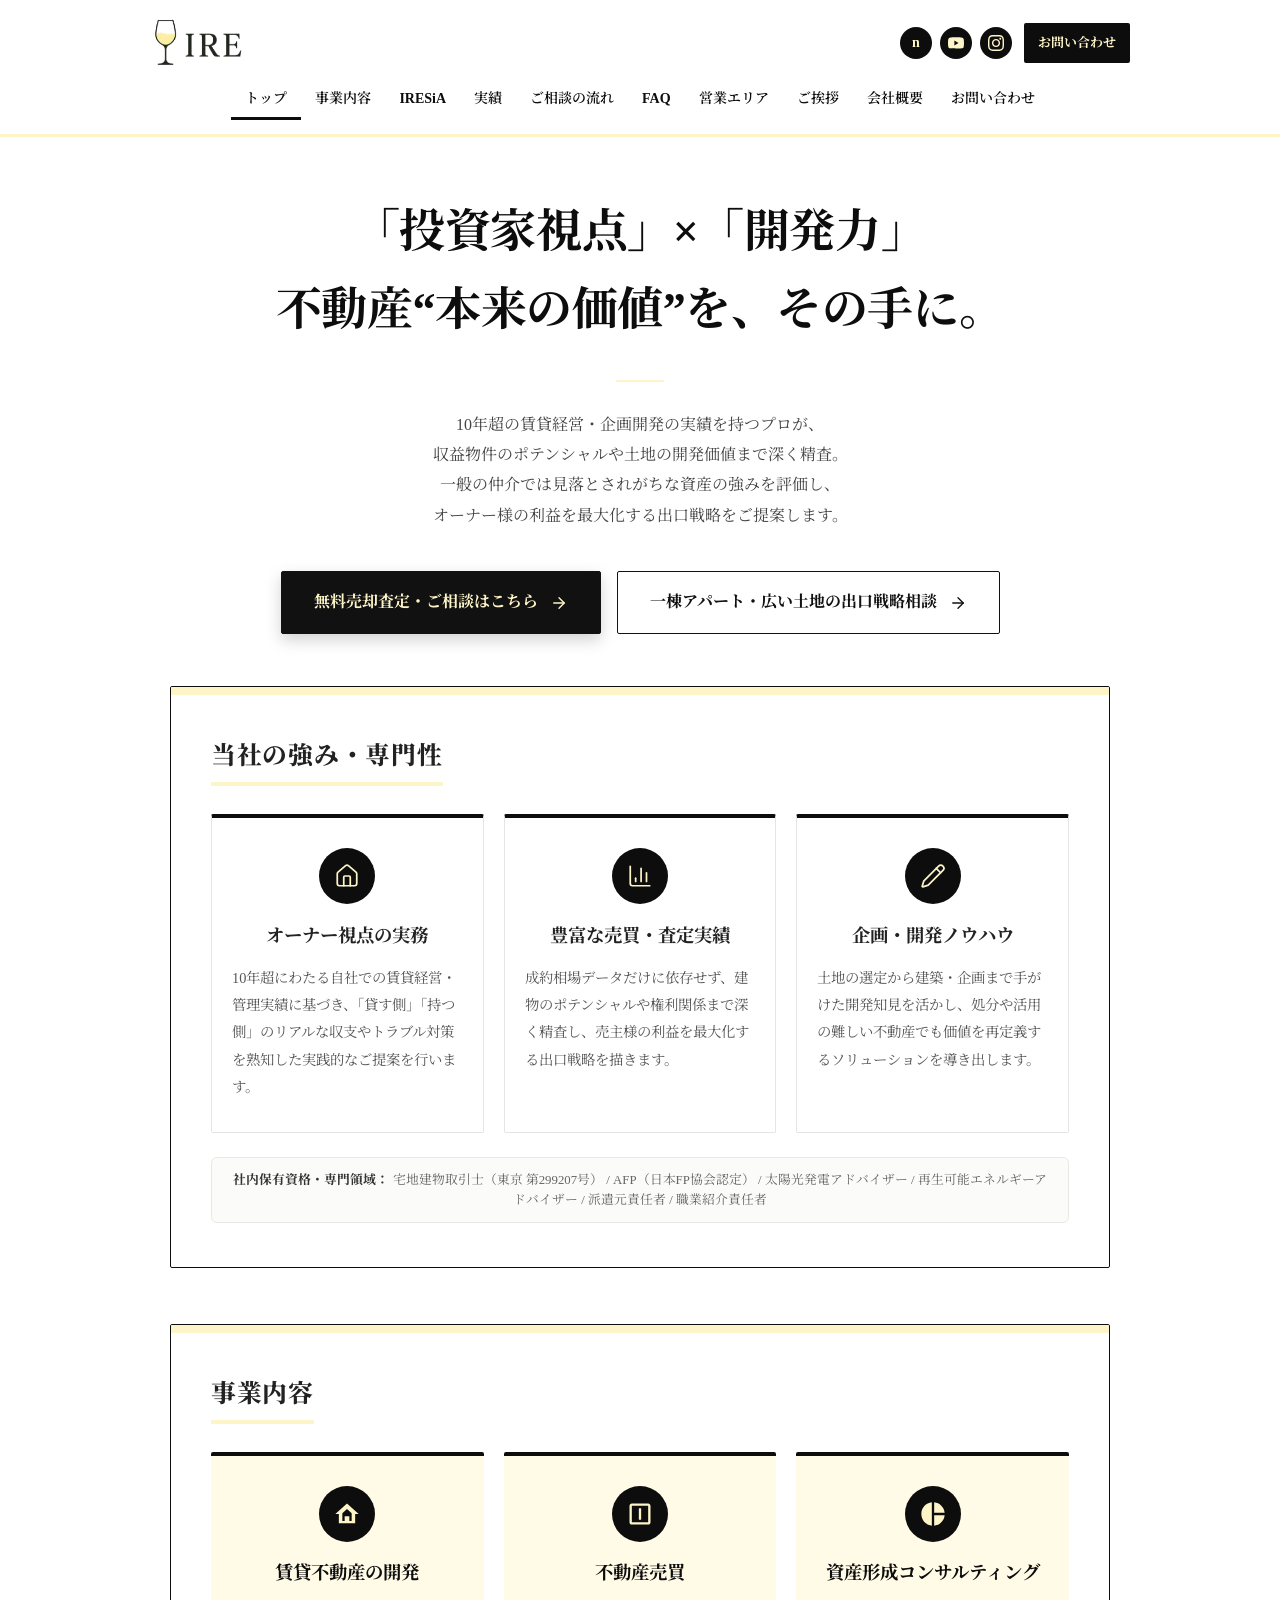
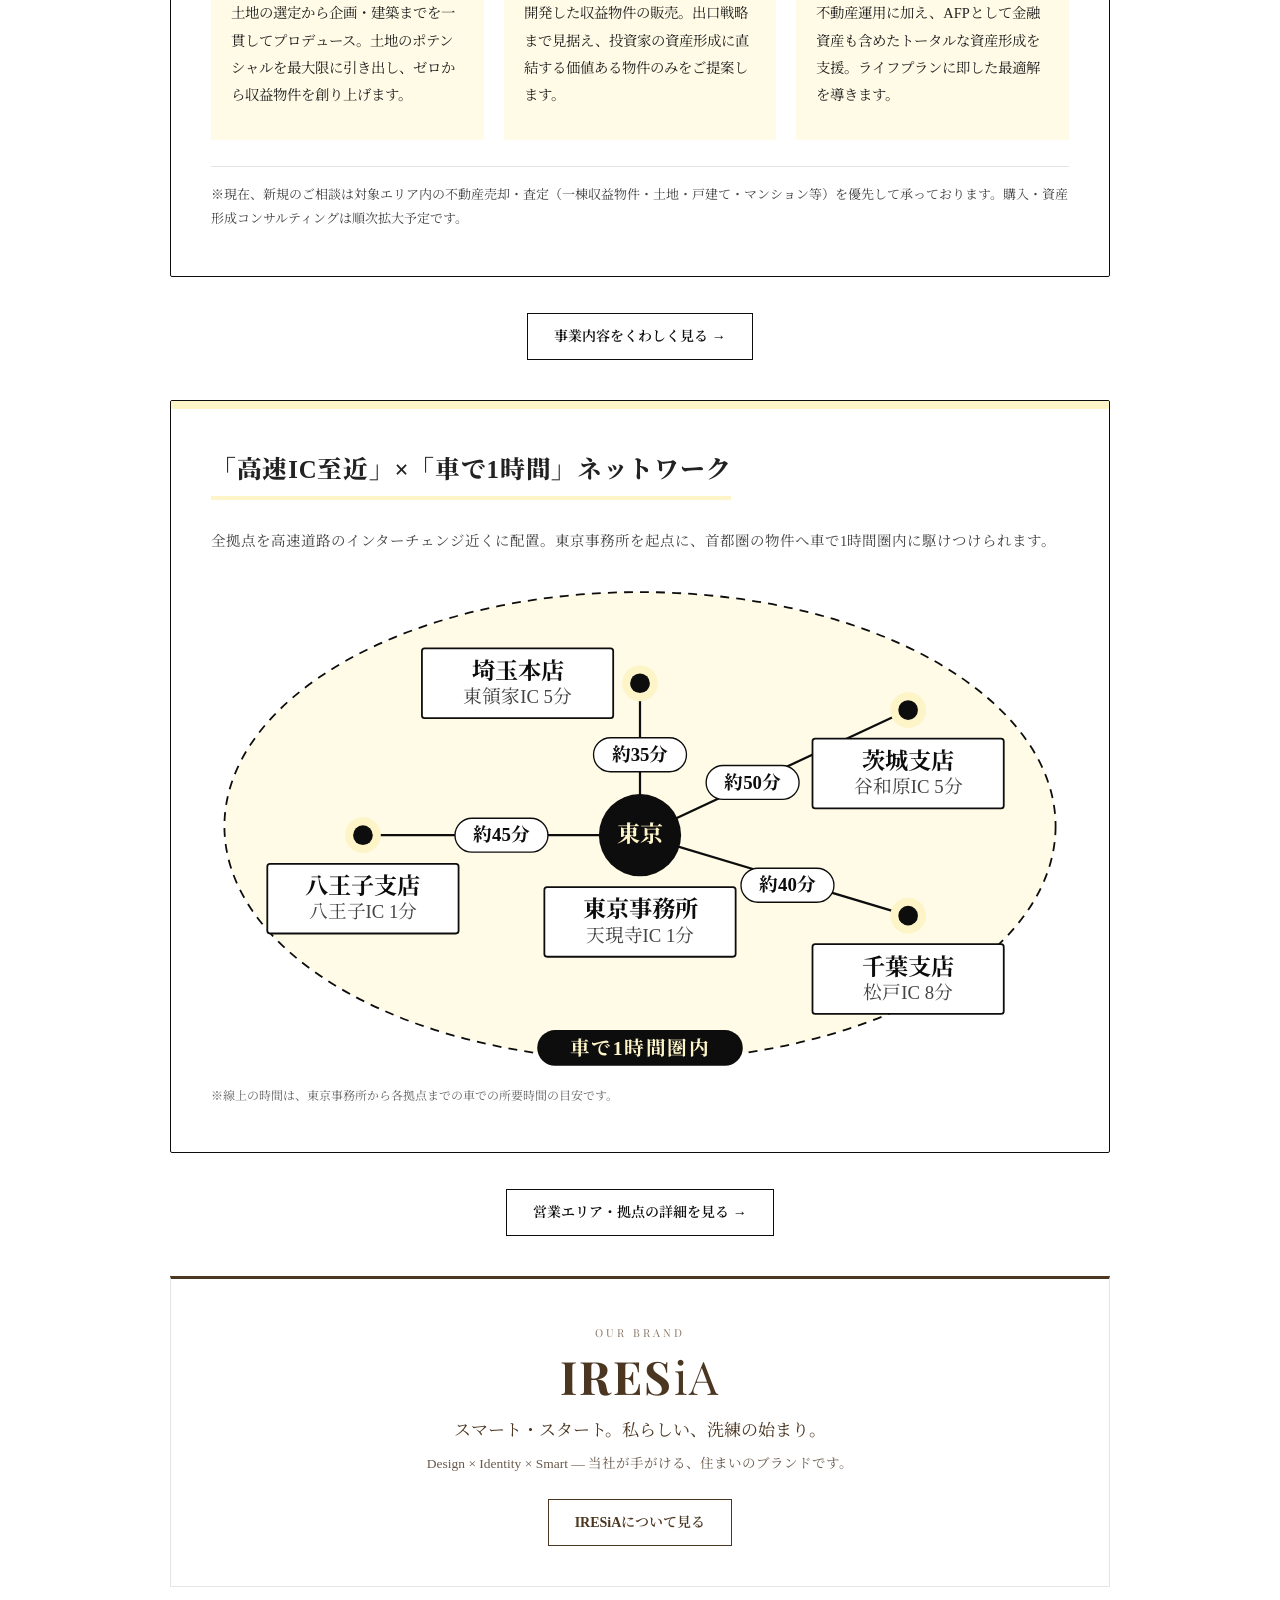
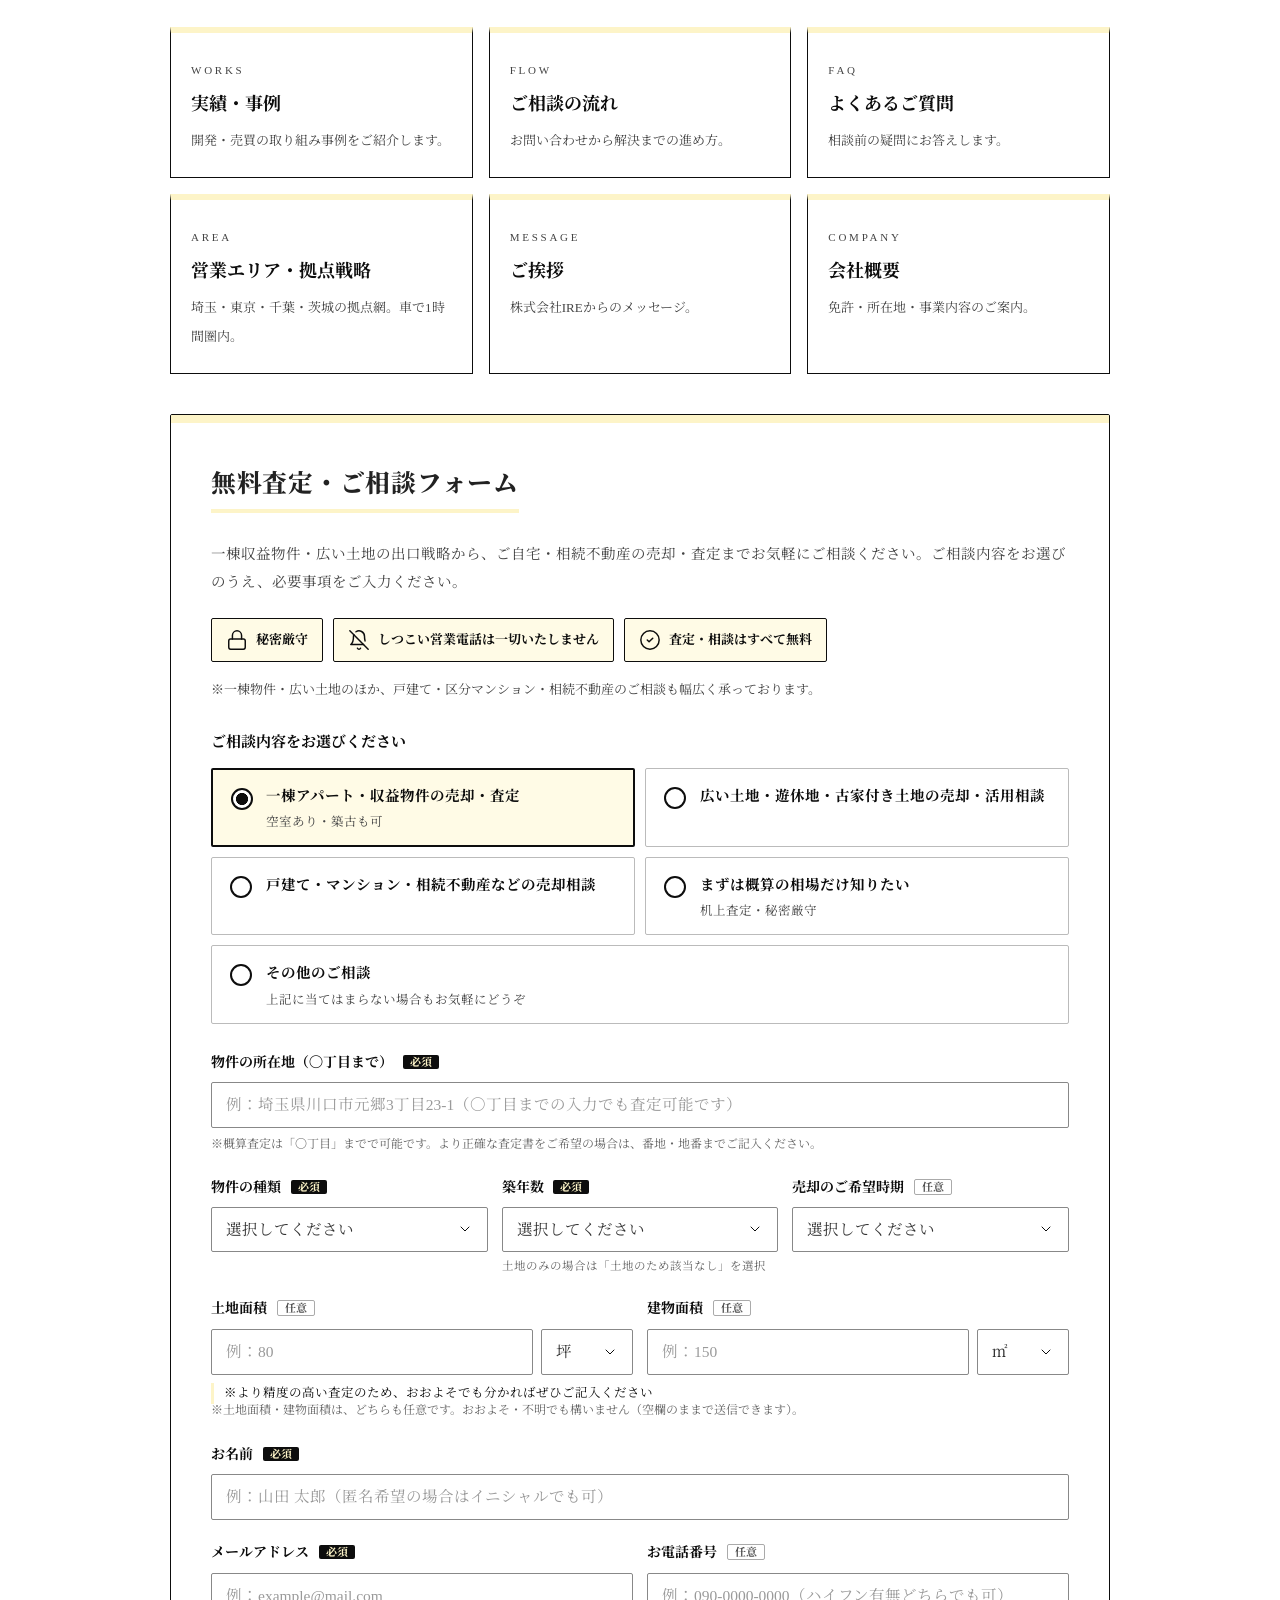
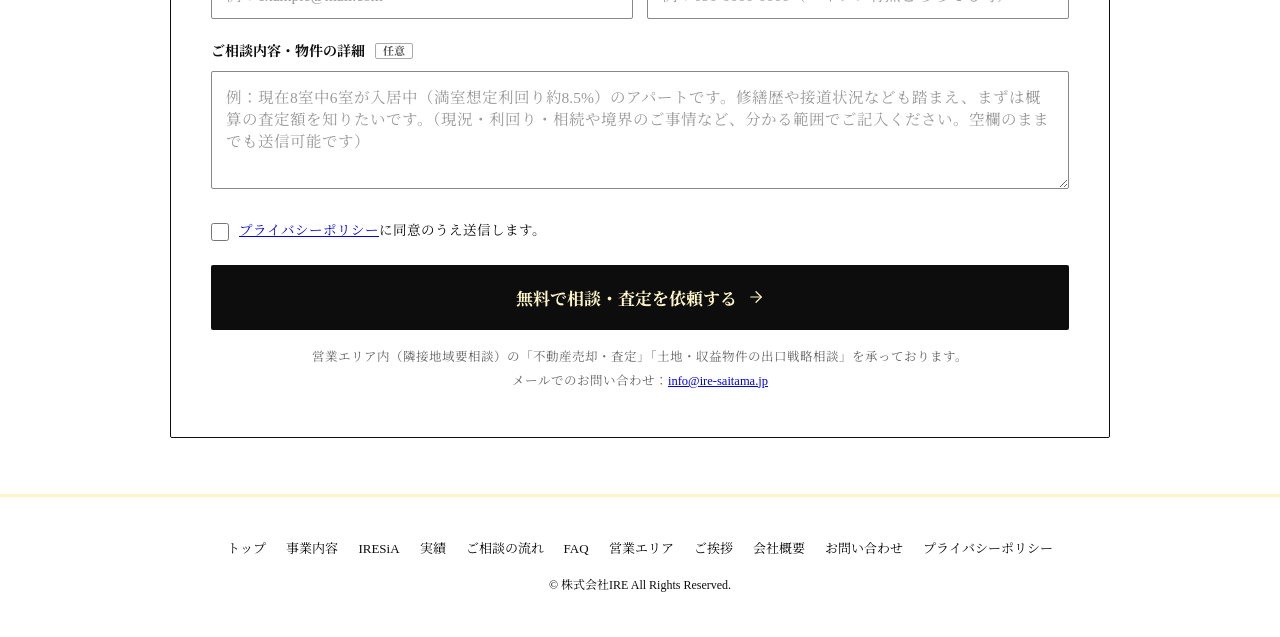
==== index.html @ f073f7c9 "売却・査定特化のリニューアル（ヒーロー・拠点ネットワーク図・Web3Forms直接送信フォーム・ご挨拶ほか） Co-Authored-By: Claude Sonnet 5.5 <noreply@an" ====
<!DOCTYPE html>
<html lang="ja">
<head>
    <meta charset="UTF-8">
    <meta name="viewport" content="width=device-width, initial-scale=1.0">
    <title>株式会社IRE | 豊富な賃貸経営・売買企画実績 × 投資家視点</title>
    <meta name="description" content="投資家視点と開発力で不動産の価値を再定義。埼玉・東京・千葉・茨城エリアの不動産売却・査定、一棟収益物件・土地の売却・出口戦略のご相談は株式会社IREへ。相談無料。">
    <link rel="icon" href="images/favicon.ico" sizes="any">
    <link rel="icon" type="image/png" href="images/favicon.png">
    <link rel="apple-touch-icon" href="images/apple-touch-icon.png">
    <meta property="og:type" content="website">
    <meta property="og:site_name" content="株式会社IRE">
    <meta property="og:title" content="株式会社IRE | 豊富な賃貸経営・売買企画実績 × 投資家視点">
    <meta property="og:description" content="埼玉・東京・千葉・茨城エリアで賃貸不動産の開発・売買・資産形成コンサルティングを行う株式会社IRE。不動産の売却・査定、一棟収益物件・土地の出口戦略のご相談はお気軽に。">
    <meta property="og:url" content="https://ire-saitama.jp/">
    <meta property="og:image" content="https://ire-saitama.jp/images/ogp.png">
    <meta name="twitter:card" content="summary_large_image">
    <link rel="preconnect" href="https://fonts.googleapis.com">
    <link rel="preconnect" href="https://fonts.gstatic.com" crossorigin>
    <link href="https://fonts.googleapis.com/css2?family=Noto+Serif+JP:wght@400;600;700&family=Noto+Sans+JP:wght@400;500;700&family=Playfair+Display:wght@400;700;800&display=swap" rel="stylesheet">
    <link rel="stylesheet" href="style.css?v=37">
</head>
<body class="home">

    <header>
      <div class="header-inner">
        <!-- ロゴ -->
        <div class="header-logo">
          <a href="index.html"><img class="logo-img" src="images/logo.png" alt="株式会社IRE"></a>
        </div>
      
        <!-- SNSアイコン＋お問い合わせボタン -->
        <div class="header-right">
          <div class="header-sns-group">
            <!-- note -->
            <a href="https://note.com/haru_sakura_re" target="_blank" rel="noopener noreferrer" title="note" class="header-sns-btn" style="font-size: 14px; font-weight: bold;">n</a>
            
            <!-- YouTube -->
            <a href="https://www.youtube.com/@haru_sakura_fudosan" target="_blank" rel="noopener noreferrer" title="YouTube" class="header-sns-btn">
              <svg width="16" height="16" viewBox="0 0 24 24" fill="currentColor"><path d="M23.498 6.186a3.016 3.016 0 0 0-2.122-2.136C19.505 3.545 12 3.545 12 3.545s-7.505 0-9.377.505A3.017 3.017 0 0 0 .502 6.186C0 8.07 0 12 0 12s0 3.93.502 5.814a3.016 3.016 0 0 0 2.122 2.136c1.871.505 9.376.505 9.376.505s7.505 0 9.377-.505a3.015 3.015 0 0 0 2.122-2.136C24 15.93 24 12 24 12s0-3.93-.502-5.814zM9.545 15.568V8.432L15.818 12l-6.273 3.568z"/></svg>
            </a>
      
            <!-- Instagram -->
            <a href="https://www.instagram.com/haru_sakura_fudosan" target="_blank" rel="noopener noreferrer" title="Instagram" class="header-sns-btn">
              <svg width="16" height="16" viewBox="0 0 24 24" fill="currentColor"><path d="M12 2.163c3.204 0 3.584.012 4.85.07 3.252.148 4.771 1.691 4.919 4.919.058 1.265.069 1.645.069 4.849 0 3.205-.012 3.584-.069 4.849-.149 3.225-1.664 4.771-4.919 4.919-1.266.058-1.644.07-4.85.07-3.204 0-3.584-.012-4.849-.07-3.26-.149-4.771-1.699-4.919-4.92-.058-1.265-.07-1.644-.07-4.849 0-3.204.013-3.583.07-4.849.149-3.227 1.664-4.771 4.919-4.919 1.266-.057 1.645-.069 4.849-.069zm0-2.163c-3.259 0-3.667.014-4.947.072-4.358.2-6.78 2.618-6.98 6.98-.059 1.281-.073 1.689-.073 4.948 0 3.259.014 3.668.072 4.948.2 4.358 2.618 6.78 6.98 6.98 1.281.058 1.689.072 4.948.072 3.259 0 3.668-.014 4.948-.072 4.354-.2 6.782-2.618 6.979-6.98.059-1.28.073-1.689.073-4.948 0-3.259-.014-3.667-.072-4.947-.196-4.354-2.617-6.78-6.979-6.98-1.281-.059-1.69-.073-4.949-.073zm0 5.838c-3.403 0-6.162 2.759-6.162 6.162s2.759 6.163 6.162 6.163 6.162-2.759 6.162-6.163c0-3.403-2.759-6.162-6.162-6.162zm0 10.162c-2.209 0-4-1.79-4-4 0-2.209 1.791-4 4-4s4 1.791 4 4c0 2.21-1.791 4-4 4zm6.406-11.845c-.796 0-1.441.645-1.441 1.44s.645 1.44 1.441 1.44c.795 0 1.439-.645 1.439-1.44s-.644-1.44-1.439-1.44z"/></svg>
            </a>
          </div>
      
          <!-- お問い合わせボタン -->
          <a href="contact.html" class="header-contact-btn">お問い合わせ</a>
        </div>
      </div>
      <nav class="site-nav"><a href="index.html" class="active">トップ</a><a href="business.html">事業内容</a><a href="iresia.html">IRESiA</a><a href="works.html">実績</a><a href="flow.html">ご相談の流れ</a><a href="faq.html">FAQ</a><a href="area.html">営業エリア</a><a href="greeting.html">ご挨拶</a><a href="company.html">会社概要</a><a href="contact.html">お問い合わせ</a></nav>
    </header>

    <div class="container" style="padding-top: 10px;">

<!-- ヒーロー / メインビジュアル -->
        <div class="hero">
            <h1>
                <span class="hl">「投資家視点」×「開発力」</span>
                <span class="hl">不動産“本来の価値”を、その手に。</span>
            </h1>
            <p class="hero-sub"><span class="nowrap">10年超の賃貸経営・企画開発の実績を持つプロが、</span><span class="nowrap">収益物件のポテンシャルや土地の開発価値まで深く精査。</span><span class="nowrap">一般の仲介では見落とされがちな資産の強みを評価し、</span><span class="nowrap">オーナー様の利益を最大化する出口戦略をご提案します。</span></p>
            <div class="hero-cta">
                <a class="btn-primary" href="#inquiry">無料売却査定・ご相談はこちら<svg class="ico" width="18" height="18" viewBox="0 0 24 24" fill="none" stroke="currentColor" stroke-width="1.8" stroke-linecap="round" stroke-linejoin="round" aria-hidden="true"><path d="M5 12h14"/><path d="m12 5 7 7-7 7"/></svg></a>
                <a class="btn-secondary" href="#inquiry" data-type="0">一棟アパート・広い土地の出口戦略相談<svg class="ico" width="18" height="18" viewBox="0 0 24 24" fill="none" stroke="currentColor" stroke-width="1.8" stroke-linecap="round" stroke-linejoin="round" aria-hidden="true"><path d="M5 12h14"/><path d="m12 5 7 7-7 7"/></svg></a>
            </div>
        </div>

        <!-- スライド1: 当社の強み・専門性 -->
        <div class="slide-card">
            <div class="slide-header-bar"></div>
            <div class="slide-body">
                <div class="slide-title-wrap">
                    <h2 class="slide-title">当社の強み・専門性</h2>
                </div>
            
                <div class="grid-3" style="margin-bottom: 24px;">
                    <!-- カード1 -->
                    <div class="feature-card">
                        <div class="feature-icon-circle"><svg class="ico" width="26" height="26" viewBox="0 0 24 24" fill="none" stroke="currentColor" stroke-width="1.6" stroke-linecap="round" stroke-linejoin="round" aria-hidden="true"><path d="M15 21v-8a1 1 0 0 0-1-1h-4a1 1 0 0 0-1 1v8"/><path d="M3 10a2 2 0 0 1 .709-1.528l7-5.999a2 2 0 0 1 2.582 0l7 5.999A2 2 0 0 1 21 10v9a2 2 0 0 1-2 2H5a2 2 0 0 1-2-2z"/></svg></div>
                        <h3>オーナー視点の実務</h3>
                        <p>10年超にわたる自社での賃貸経営・管理実績に基づき、「貸す側」「持つ側」のリアルな収支やトラブル対策を熟知した実践的なご提案を行います。</p>
                    </div>
            
                    <!-- カード2 -->
                    <div class="feature-card">
                        <div class="feature-icon-circle"><svg class="ico" width="26" height="26" viewBox="0 0 24 24" fill="none" stroke="currentColor" stroke-width="1.6" stroke-linecap="round" stroke-linejoin="round" aria-hidden="true"><path d="M3 3v16a2 2 0 0 0 2 2h16"/><path d="M18 17V9"/><path d="M13 17V5"/><path d="M8 17v-3"/></svg></div>
                        <h3>豊富な売買・査定実績</h3>
                        <p>成約相場データだけに依存せず、建物のポテンシャルや権利関係まで深く精査し、売主様の利益を最大化する出口戦略を描きます。</p>
                    </div>
            
                    <!-- カード3 -->
                    <div class="feature-card">
                        <div class="feature-icon-circle"><svg class="ico" width="26" height="26" viewBox="0 0 24 24" fill="none" stroke="currentColor" stroke-width="1.6" stroke-linecap="round" stroke-linejoin="round" aria-hidden="true"><path d="M21.174 6.812a1 1 0 0 0-3.986-3.987L3.842 16.174a2 2 0 0 0-.5.83l-1.321 4.352a.5.5 0 0 0 .623.622l4.353-1.32a2 2 0 0 0 .83-.497z"/><path d="m15 5 4 4"/></svg></div>
                        <h3>企画・開発ノウハウ</h3>
                        <p>土地の選定から建築・企画まで手がけた開発知見を活かし、処分や活用の難しい不動産でも価値を再定義するソリューションを導き出します。</p>
                    </div>
                </div>
            
                <!-- 保有資格 -->
                <div style="background-color: #fbfbfa; border: 1px solid #ebe8e1; border-radius: 6px; padding: 12px 18px; text-align: center;">
                    <p style="margin: 0; font-size: 0.8rem; color: #666; line-height: 1.6;">
                        <strong style="color: #333;">社内保有資格・専門領域：</strong>
                        宅地建物取引士（東京 第299207号） / AFP（日本FP協会認定） / 太陽光発電アドバイザー / 再生可能エネルギーアドバイザー / 派遣元責任者 / 職業紹介責任者
                    </p>
                </div>
            </div>
        </div>
            
        <!-- スライド2: 事業内容 -->
        <div class="slide-card">
            <div class="slide-header-bar"></div>
            <div class="slide-body">
                <div class="slide-title-wrap">
                    <h2 class="slide-title">事業内容</h2>
                </div>
                <div class="grid-3">
                    <div class="service-box">
                        <div class="service-icon">
                            <svg viewBox="0 0 24 24"><path d="M12 3L2 12h3v8h14v-8h3L12 3zm0 4.7l4 3.6V18h-2v-4H10v4H8v-6.7l4-3.6z"/></svg>
                        </div>
                        <h3>賃貸不動産の開発</h3>
                        <p>土地の選定から企画・建築までを一貫してプロデュース。土地のポテンシャルを最大限に引き出し、ゼロから収益物件を創り上げます。</p>
                    </div>
                    <div class="service-box">
                        <div class="service-icon">
                            <svg viewBox="0 0 24 24"><path d="M19 3H5c-1.1 0-2 .9-2 2v14c0 1.1.9 2 2 2h14c1.1 0 2-.9 2-2V5c0-1.1-.9-2-2-2zm0 16H5V5h14v14zM11 7h2v10h-2z"/></svg>
                        </div>
                        <h3>不動産売買</h3>
                        <p>開発した収益物件の販売。出口戦略まで見据え、投資家の資産形成に直結する価値ある物件のみをご提案します。</p>
                    </div>
                    <div class="service-box">
                        <div class="service-icon">
                            <svg viewBox="0 0 24 24"><path d="M11 2v20c-5.07-.5-9-4.79-9-10s3.93-9.5 9-10zm2 0v8.99h9c-.47-4.74-4.26-8.52-9-8.99zm0 11.01V22c4.74-.47 8.53-4.25 9-8.99h-9z"/></svg>
                        </div>
                        <h3>資産形成コンサルティング</h3>
                        <p>不動産運用に加え、AFPとして金融資産も含めたトータルな資産形成を支援。ライフプランに即した最適解を導きます。</p>
                    </div>
                </div>
                <p class="biz-note">※現在、新規のご相談は対象エリア内の不動産売却・査定（一棟収益物件・土地・戸建て・マンション等）を優先して承っております。購入・資産形成コンサルティングは順次拡大予定です。</p>
            </div>
        </div>

                <div class="more-link-wrap" style="margin: -20px 0 40px;"><a class="more-link" href="business.html">事業内容をくわしく見る →</a></div>

        <div class="slide-card">
            <div class="slide-header-bar"></div>
            <div class="slide-body">
                <div class="slide-title-wrap">
                    <h2 class="slide-title">「高速IC至近」×「車で1時間」ネットワーク</h2>
                </div>
                <p class="net-lead">全拠点を高速道路のインターチェンジ近くに配置。東京事務所を起点に、首都圏の物件へ車で1時間圏内に駆けつけられます。</p>
                <div class="net-wrap"><svg class="net-svg net-desktop" viewBox="0 0 960 560" role="img" aria-label="拠点ネットワーク図：東京事務所を中心に、埼玉本店・八王子支店・茨城支店・千葉支店が車で1時間圏内に位置します"><ellipse cx="480" cy="280" rx="465" ry="262" fill="#FFFBE6" stroke="#0D0D0D" stroke-width="2" stroke-dasharray="10 8"/><g class="ring-label"><rect x="365" y="508" width="230" height="40" rx="20" fill="#0D0D0D"/><text x="480" y="536" text-anchor="middle" class="n-ring">車で1時間圏内</text></g><line x1="480" y1="290" x2="480" y2="120" stroke="#0D0D0D" stroke-width="2.5"/><line x1="480" y1="290" x2="170" y2="290" stroke="#0D0D0D" stroke-width="2.5"/><line x1="480" y1="290" x2="780" y2="150" stroke="#0D0D0D" stroke-width="2.5"/><line x1="480" y1="290" x2="780" y2="380" stroke="#0D0D0D" stroke-width="2.5"/><rect x="428" y="181" width="104" height="38" rx="19" fill="#fff" stroke="#0D0D0D" stroke-width="1.5"/><text x="480" y="207" text-anchor="middle" class="n-min">約35分</text><rect x="273" y="271" width="104" height="38" rx="19" fill="#fff" stroke="#0D0D0D" stroke-width="1.5"/><text x="325" y="297" text-anchor="middle" class="n-min">約45分</text><rect x="554" y="212" width="104" height="38" rx="19" fill="#fff" stroke="#0D0D0D" stroke-width="1.5"/><text x="606" y="238" text-anchor="middle" class="n-min">約50分</text><rect x="593" y="327" width="104" height="38" rx="19" fill="#fff" stroke="#0D0D0D" stroke-width="1.5"/><text x="645" y="353" text-anchor="middle" class="n-min">約40分</text><circle cx="480" cy="290" r="46" fill="#0D0D0D"/><text x="480" y="298" text-anchor="middle" class="n-hub">東京</text><g><rect x="373" y="348" width="214" height="78" rx="3" fill="#fff" stroke="#0D0D0D" stroke-width="2"/><text x="480" y="382" text-anchor="middle" class="n-name">東京事務所</text><text x="480" y="409" text-anchor="middle" class="n-ic">天現寺IC 1分</text></g><circle cx="480" cy="120" r="20" fill="#FDF4C8"/><circle cx="480" cy="120" r="11" fill="#0D0D0D"/><g><rect x="236" y="81" width="214" height="78" rx="3" fill="#fff" stroke="#0D0D0D" stroke-width="2"/><text x="343" y="115" text-anchor="middle" class="n-name">埼玉本店</text><text x="343" y="142" text-anchor="middle" class="n-ic">東領家IC 5分</text></g><circle cx="170" cy="290" r="20" fill="#FDF4C8"/><circle cx="170" cy="290" r="11" fill="#0D0D0D"/><g><rect x="63" y="322" width="214" height="78" rx="3" fill="#fff" stroke="#0D0D0D" stroke-width="2"/><text x="170" y="356" text-anchor="middle" class="n-name">八王子支店</text><text x="170" y="383" text-anchor="middle" class="n-ic">八王子IC 1分</text></g><circle cx="780" cy="150" r="20" fill="#FDF4C8"/><circle cx="780" cy="150" r="11" fill="#0D0D0D"/><g><rect x="673" y="182" width="214" height="78" rx="3" fill="#fff" stroke="#0D0D0D" stroke-width="2"/><text x="780" y="216" text-anchor="middle" class="n-name">茨城支店</text><text x="780" y="243" text-anchor="middle" class="n-ic">谷和原IC 5分</text></g><circle cx="780" cy="380" r="20" fill="#FDF4C8"/><circle cx="780" cy="380" r="11" fill="#0D0D0D"/><g><rect x="673" y="412" width="214" height="78" rx="3" fill="#fff" stroke="#0D0D0D" stroke-width="2"/><text x="780" y="446" text-anchor="middle" class="n-name">千葉支店</text><text x="780" y="473" text-anchor="middle" class="n-ic">松戸IC 8分</text></g></svg><svg class="net-svg net-mobile" viewBox="0 0 400 710" role="img" aria-label="拠点ネットワーク図：東京事務所を起点に、埼玉本店・千葉支店・八王子支店・茨城支店が車で1時間圏内に位置します"><rect x="8" y="14" width="384" height="684" rx="44" fill="#FFFBE6" stroke="#0D0D0D" stroke-width="2" stroke-dasharray="10 8"/><line x1="70" y1="100" x2="70" y2="595" stroke="#0D0D0D" stroke-width="2.5"/><circle cx="70" cy="100" r="42" fill="#0D0D0D"/><text x="70" y="109" text-anchor="middle" class="m-hub">東京</text><rect x="130" y="62" width="240" height="76" rx="3" fill="#fff" stroke="#0D0D0D" stroke-width="2"/><text x="250" y="95" text-anchor="middle" class="m-name">東京事務所</text><text x="250" y="122" text-anchor="middle" class="m-ic">天現寺IC 1分</text><rect x="14" y="164" width="112" height="38" rx="19" fill="#fff" stroke="#0D0D0D" stroke-width="1.5"/><text x="70" y="190" text-anchor="middle" class="m-min">約35分</text><circle cx="70" cy="235" r="20" fill="#FDF4C8"/><circle cx="70" cy="235" r="11" fill="#0D0D0D"/><line x1="90" y1="235" x2="130" y2="235" stroke="#0D0D0D" stroke-width="2.5"/><rect x="130" y="197" width="240" height="76" rx="3" fill="#fff" stroke="#0D0D0D" stroke-width="2"/><text x="250" y="230" text-anchor="middle" class="m-name">埼玉本店</text><text x="250" y="257" text-anchor="middle" class="m-ic">東領家IC 5分</text><rect x="14" y="284" width="112" height="38" rx="19" fill="#fff" stroke="#0D0D0D" stroke-width="1.5"/><text x="70" y="310" text-anchor="middle" class="m-min">約40分</text><circle cx="70" cy="355" r="20" fill="#FDF4C8"/><circle cx="70" cy="355" r="11" fill="#0D0D0D"/><line x1="90" y1="355" x2="130" y2="355" stroke="#0D0D0D" stroke-width="2.5"/><rect x="130" y="317" width="240" height="76" rx="3" fill="#fff" stroke="#0D0D0D" stroke-width="2"/><text x="250" y="350" text-anchor="middle" class="m-name">千葉支店</text><text x="250" y="377" text-anchor="middle" class="m-ic">松戸IC 8分</text><rect x="14" y="404" width="112" height="38" rx="19" fill="#fff" stroke="#0D0D0D" stroke-width="1.5"/><text x="70" y="430" text-anchor="middle" class="m-min">約45分</text><circle cx="70" cy="475" r="20" fill="#FDF4C8"/><circle cx="70" cy="475" r="11" fill="#0D0D0D"/><line x1="90" y1="475" x2="130" y2="475" stroke="#0D0D0D" stroke-width="2.5"/><rect x="130" y="437" width="240" height="76" rx="3" fill="#fff" stroke="#0D0D0D" stroke-width="2"/><text x="250" y="470" text-anchor="middle" class="m-name">八王子支店</text><text x="250" y="497" text-anchor="middle" class="m-ic">八王子IC 1分</text><rect x="14" y="524" width="112" height="38" rx="19" fill="#fff" stroke="#0D0D0D" stroke-width="1.5"/><text x="70" y="550" text-anchor="middle" class="m-min">約50分</text><circle cx="70" cy="595" r="20" fill="#FDF4C8"/><circle cx="70" cy="595" r="11" fill="#0D0D0D"/><line x1="90" y1="595" x2="130" y2="595" stroke="#0D0D0D" stroke-width="2.5"/><rect x="130" y="557" width="240" height="76" rx="3" fill="#fff" stroke="#0D0D0D" stroke-width="2"/><text x="250" y="590" text-anchor="middle" class="m-name">茨城支店</text><text x="250" y="617" text-anchor="middle" class="m-ic">谷和原IC 5分</text><rect x="85" y="648" width="230" height="40" rx="20" fill="#0D0D0D"/><text x="200" y="676" text-anchor="middle" class="m-ring">車で1時間圏内</text></svg></div>
                <p class="net-note">※線上の時間は、東京事務所から各拠点までの車での所要時間の目安です。</p>
            </div>
        </div>

                <div class="more-link-wrap" style="margin: -20px 0 40px;"><a class="more-link" href="area.html">営業エリア・拠点の詳細を見る →</a></div>

        <section class="brand-band">
            <p class="b-en">OUR BRAND</p>
            <p class="logo-serif bb-logo">IRES<span class="lt">iA</span></p>
            <p class="bb-tag">スマート・スタート。私らしい、洗練の始まり。</p>
            <p class="bb-sub">Design × Identity × Smart ― 当社が手がける、住まいのブランドです。</p>
            <a class="more-link bb-btn" href="iresia.html">IRESiAについて見る</a>
        </section>

        <div class="link-tiles">
            <a class="link-tile" href="works.html"><span class="en">WORKS</span><strong>実績・事例</strong><span class="desc">開発・売買の取り組み事例をご紹介します。</span></a>
            <a class="link-tile" href="flow.html"><span class="en">FLOW</span><strong>ご相談の流れ</strong><span class="desc">お問い合わせから解決までの進め方。</span></a>
            <a class="link-tile" href="faq.html"><span class="en">FAQ</span><strong>よくあるご質問</strong><span class="desc">相談前の疑問にお答えします。</span></a>
            <a class="link-tile" href="area.html"><span class="en">AREA</span><strong>営業エリア・拠点戦略</strong><span class="desc">埼玉・東京・千葉・茨城の拠点網。車で1時間圏内。</span></a>
            <a class="link-tile" href="greeting.html"><span class="en">MESSAGE</span><strong>ご挨拶</strong><span class="desc">株式会社IREからのメッセージ。</span></a>
            <a class="link-tile" href="company.html"><span class="en">COMPANY</span><strong>会社概要</strong><span class="desc">免許・所在地・事業内容のご案内。</span></a>
        </div>
        <section class="slide-card inquiry" id="inquiry">
            <div class="slide-header-bar"></div>
            <div class="slide-body">
                <div class="slide-title-wrap">
                    <h2 class="slide-title">無料査定・ご相談フォーム</h2>
                </div>
                <p class="form-lead">一棟収益物件・広い土地の出口戦略から、ご自宅・相続不動産の売却・査定までお気軽にご相談ください。ご相談内容をお選びのうえ、必要事項をご入力ください。</p>

                <ul class="trust-badges">
                    <li><svg class="ico" width="22" height="22" viewBox="0 0 24 24" fill="none" stroke="currentColor" stroke-width="1.6" stroke-linecap="round" stroke-linejoin="round" aria-hidden="true"><rect width="18" height="11" x="3" y="11" rx="2"/><path d="M7 11V7a5 5 0 0 1 10 0v4"/></svg><span>秘密厳守</span></li>
                    <li><svg class="ico" width="22" height="22" viewBox="0 0 24 24" fill="none" stroke="currentColor" stroke-width="1.6" stroke-linecap="round" stroke-linejoin="round" aria-hidden="true"><path d="M8.7 3A6 6 0 0 1 18 8a21.3 21.3 0 0 0 .6 5"/><path d="M17 17H3s3-2 3-9a4.67 4.67 0 0 1 .3-1.7"/><path d="M10.3 21a1.94 1.94 0 0 0 3.4 0"/><path d="m2 2 20 20"/></svg><span>しつこい営業電話は一切いたしません</span></li>
                    <li><svg class="ico" width="22" height="22" viewBox="0 0 24 24" fill="none" stroke="currentColor" stroke-width="1.6" stroke-linecap="round" stroke-linejoin="round" aria-hidden="true"><circle cx="12" cy="12" r="10"/><path d="m9 12 2 2 4-4"/></svg><span>査定・相談はすべて無料</span></li>
                </ul>

                <p class="badge-note">※一棟物件・広い土地のほか、戸建て・区分マンション・相続不動産のご相談も幅広く承っております。</p>

                <form id="inquiry-form" class="inquiry-form" novalidate>
                    <fieldset class="type-choices">
                        <legend>ご相談内容をお選びください</legend>
                        <label class="type-choice"><input type="radio" name="ご相談内容" value="一棟アパート・収益物件の売却・査定（空室あり・築古も可）" checked><span><strong>一棟アパート・収益物件の売却・査定</strong><em>空室あり・築古も可</em></span></label>
                        <label class="type-choice"><input type="radio" name="ご相談内容" value="広い土地・遊休地・古家付き土地の売却・活用相談"><span><strong>広い土地・遊休地・古家付き土地の売却・活用相談</strong></span></label>
                        <label class="type-choice"><input type="radio" name="ご相談内容" value="戸建て・マンション・相続不動産などの売却相談"><span><strong>戸建て・マンション・相続不動産などの売却相談</strong></span></label>
                        <label class="type-choice"><input type="radio" name="ご相談内容" value="まずは概算の相場だけ知りたい（机上査定・秘密厳守）"><span><strong>まずは概算の相場だけ知りたい</strong><em>机上査定・秘密厳守</em></span></label>
                                            <label class="type-choice"><input type="radio" name="ご相談内容" value="その他のご相談"><span><strong>その他のご相談</strong><em>上記に当てはまらない場合もお気軽にどうぞ</em></span></label>
                    </fieldset>

                    <div class="field">
                        <label for="f-addr">物件の所在地（〇丁目まで） <b class="req">必須</b></label>
                        <input id="f-addr" name="物件の所在地" type="text" required autocomplete="off" placeholder="例：埼玉県川口市元郷3丁目23-1（〇丁目までの入力でも査定可能です）">
                        <p class="field-hint">※概算査定は「〇丁目」までで可能です。より正確な査定書をご希望の場合は、番地・地番までご記入ください。</p>
                    </div>
                    <div class="field-row">
                        <div class="field">
                            <label for="f-type">物件の種類 <b class="req">必須</b></label>
                            <select id="f-type" name="物件の種類" required><option value="">選択してください</option><option>一棟アパート・一棟マンション</option><option>土地（更地・駐車場・底地など）</option><option>古家付き土地・空き家</option><option>一戸建て</option><option>区分マンション</option><option>事業用ビル・店舗・その他</option></select>
                        </div>
                        <div class="field">
                            <label for="f-age">築年数 <b class="req">必須</b></label>
                            <select id="f-age" name="築年数" required><option value="">選択してください</option><option>土地のため該当なし</option><option>10年未満</option><option>10〜20年</option><option>20〜30年</option><option>30〜40年</option><option>40年以上</option><option>不明・確認中</option></select>
                            <p class="field-hint">土地のみの場合は「土地のため該当なし」を選択</p>
                        </div>
                        <div class="field">
                            <label for="f-when">売却のご希望時期 <b class="opt">任意</b></label>
                            <select id="f-when" name="売却希望時期"><option value="">選択してください</option><option>すぐにでも（1ヶ月以内）</option><option>3ヶ月以内</option><option>半年〜1年以内</option><option>まずは相場を知りたい（時期未定）</option></select>
                        </div>
                    </div>
                    <div class="field-row two cont area-row">
                        <div class="field">
                            <label for="f-land">土地面積 <b class="opt">任意</b></label>
                            <div class="input-unit">
                                <input id="f-land" name="土地面積" type="text" inputmode="decimal" autocomplete="off" placeholder="例：80">
                                <select name="土地面積の単位" aria-label="土地面積の単位"><option>坪</option><option>㎡</option></select>
                            </div>
                        </div>
                        <div class="field">
                            <label for="f-bldg">建物面積 <b class="opt">任意</b></label>
                            <div class="input-unit">
                                <input id="f-bldg" name="建物面積" type="text" inputmode="decimal" autocomplete="off" placeholder="例：150">
                                <select name="建物面積の単位" aria-label="建物面積の単位"><option>㎡</option><option>坪</option></select>
                            </div>
                        </div>
                    </div>
                    <p class="area-guide" id="area-guide" hidden>※より精度の高い査定のため、おおよそでも分かればぜひご記入ください</p>
                    <p class="field-hint area-hint">※土地面積・建物面積は、どちらも任意です。おおよそ・不明でも構いません（空欄のままで送信できます）。</p>
                    <div class="field">
                        <label for="f-name">お名前 <b class="req">必須</b></label>
                        <input id="f-name" name="お名前" type="text" required autocomplete="name" placeholder="例：山田 太郎（匿名希望の場合はイニシャルでも可）">
                    </div>
                    <div class="field-row two cont">
                        <div class="field">
                            <label for="f-email">メールアドレス <b class="req">必須</b></label>
                            <input id="f-email" name="メールアドレス" type="email" required autocomplete="email" placeholder="例：example@mail.com">
                        </div>
                        <div class="field">
                            <label for="f-tel">お電話番号 <b class="opt">任意</b></label>
                            <input id="f-tel" name="電話番号" type="tel" autocomplete="tel" placeholder="例：090-0000-0000（ハイフン有無どちらでも可）">
                        </div>
                    </div>
                    <div class="field">
                        <label for="f-msg">ご相談内容・物件の詳細 <b class="opt">任意</b></label>
                        <textarea id="f-msg" name="ご相談内容の詳細" rows="5" placeholder="例：現在8室中6室が入居中（満室想定利回り約8.5%）のアパートです。修繕歴や接道状況なども踏まえ、まずは概算の査定額を知りたいです。（現況・利回り・相続や境界のご事情など、分かる範囲でご記入ください。空欄のままでも送信可能です）"></textarea>
                    </div>
                    <div class="hp" aria-hidden="true"><label>こちらは空欄のまま<input type="text" name="botcheck" tabindex="-1" autocomplete="off"></label></div>

                    <label class="consent"><input type="checkbox" id="f-consent" required><span><a href="privacy.html" target="_blank" rel="noopener">プライバシーポリシー</a>に同意のうえ送信します。</span></label>

                    <p class="form-error" id="form-error" role="alert" hidden></p>
                    <button type="submit" class="btn-submit">無料で相談・査定を依頼する <svg class="ico" width="18" height="18" viewBox="0 0 24 24" fill="none" stroke="currentColor" stroke-width="1.6" stroke-linecap="round" stroke-linejoin="round" aria-hidden="true"><path d="M5 12h14"/><path d="m12 5 7 7-7 7"/></svg></button>
                    <p class="form-foot">営業エリア内（隣接地域要相談）の「不動産売却・査定」「土地・収益物件の出口戦略相談」を承っております。<br>メールでのお問い合わせ：<a href="mailto:info@ire-saitama.jp">info@ire-saitama.jp</a></p>
                </form>

                <div class="form-done" id="form-done" hidden tabindex="-1">
                    <svg class="ico" width="44" height="44" viewBox="0 0 24 24" fill="none" stroke="currentColor" stroke-width="1.6" stroke-linecap="round" stroke-linejoin="round" aria-hidden="true"><circle cx="12" cy="12" r="10"/><path d="m9 12 2 2 4-4"/></svg>
                    <h3>お問い合わせを受け付けました</h3>
                    <p id="form-done-text">お問い合わせありがとうございます。内容を確認のうえ、担当者より折り返しご連絡いたします。数日経っても返信がない場合は、お手数ですが <a href="mailto:info@ire-saitama.jp">info@ire-saitama.jp</a> までご連絡ください。</p>
                </div>
            </div>
        </section>

    </div>

    <footer>
        <div class="container">
            <div class="footer-nav"><a href="index.html">トップ</a><a href="business.html">事業内容</a><a href="iresia.html">IRESiA</a><a href="works.html">実績</a><a href="flow.html">ご相談の流れ</a><a href="faq.html">FAQ</a><a href="area.html">営業エリア</a><a href="greeting.html">ご挨拶</a><a href="company.html">会社概要</a><a href="contact.html">お問い合わせ</a><a href="privacy.html">プライバシーポリシー</a></div>
            <p>&copy; 株式会社IRE All Rights Reserved.</p>
        </div>
    </footer>

    <a class="sticky-cta" id="sticky-cta" href="#inquiry"><svg class="ico" width="18" height="18" viewBox="0 0 24 24" fill="none" stroke="currentColor" stroke-width="1.6" stroke-linecap="round" stroke-linejoin="round" aria-hidden="true"><path d="M5 12h14"/><path d="m12 5 7 7-7 7"/></svg><span>土地・アパート無料売却査定</span></a>
    <script src="main.js?v=10"></script>
</body>
</html>
---- style.css ----
:root {
            /* 3色配色：黒 / 白 / 白ワイン色 */
            --black: #0D0D0D;
            --white: #FFFFFF;
            --wine: #FDF4C8;           /* 白ワイン色：線・アクセント用 */
            --wine-soft: #FFFBE6;      /* 白ワイン色（薄）：ボックスの塗りつぶし用 */
            --bg-color: var(--white);
            --card-bg: var(--white);
            --text-main: #0D0D0D;
            --text-sub: #444444;
            --ppt-header-blue: var(--black);
            --ppt-accent-gold: var(--wine);
            --border-color: #E4E4E4;
            /* 名刺と同じ明朝体（欧文はTimes系、和文は明朝） */
            --font-family: "Times New Roman", "Noto Serif JP", "Yu Mincho", "游明朝", "Hiragino Mincho ProN", "MS PMincho", serif;
        }

        * {
            box-sizing: border-box;
            margin: 0;
            padding: 0;
        }

        body {
            background-color: var(--bg-color);
            color: var(--text-main);
            font-family: var(--font-family);
            line-height: 1.8;
            -webkit-font-smoothing: antialiased;
        }

        /* 画面上部の固定ナビゲーションバー */
        header {
            background-color: var(--white);
            border-bottom: 3px solid var(--wine);
            padding: 14px 20px;
            position: sticky;
            top: 0;
            z-index: 1000;
        }

        .header-inner {
            max-width: 980px;
            margin: 0 auto;
            display: flex;
            justify-content: space-between;
            align-items: center;
            gap: 12px;
        }

        /* ロゴ：スマホでも途中で改行させない */
        .header-logo {
            font-size: 1.3rem;
            font-weight: 800;
            color: var(--black);
            letter-spacing: 0.05em;
            white-space: nowrap;
            flex-shrink: 0;
        }

        .header-logo::before {
            content: '';
            display: inline-block;
            width: 9px;
            height: 9px;
            background: var(--wine);
            border-radius: 50%;
            margin-right: 8px;
        }

        .header-logo a {
            text-decoration: none;
            color: inherit;
        }

        /* ヘッダー右側エリア */
        .header-right {
            display: flex;
            align-items: center;
            gap: 12px;
            flex-shrink: 0;
        }

        .header-sns-group {
            display: flex;
            align-items: center;
            gap: 8px;
        }

        .header-sns-btn {
            display: flex;
            align-items: center;
            justify-content: center;
            width: 32px;
            height: 32px;
            border-radius: 50%;
            text-decoration: none;
            color: var(--wine);
            background: var(--black) !important;
            flex-shrink: 0;
        }

        .header-contact-btn {
            background-color: var(--black);
            color: var(--wine);
            text-decoration: none;
            padding: 8px 14px;
            border-radius: 2px;
            font-weight: bold;
            font-size: 13px;
            white-space: nowrap;
            display: inline-block;
            transition: opacity 0.2s;
        }

        .header-contact-btn:hover {
            opacity: 0.85;
        }

        .container {
            max-width: 980px;
            margin: 0 auto;
            padding: 0 20px;
        }

        /* ヒーロー（表紙スライド風） */
        .hero {
            padding: 70px 0 50px;
            text-align: center;
            background-color: var(--bg-color);
        }

        .hero h1 {
            font-size: 28px;
            line-height: 1.5;
            margin-bottom: 20px;
            font-weight: 700;
            color: var(--black);
        }

        .hero h1::after {
            content: '';
            display: block;
            width: 64px;
            height: 3px;
            background: var(--wine);
            margin: 24px auto 0;
        }

        .hero p {
            font-size: 15px;
            color: var(--text-sub);
            max-width: 740px;
            margin: 0 auto;
        }

        /* スライド風カードセクション */
        .slide-card {
            background-color: var(--card-bg);
            border: 1px solid var(--black);
            border-radius: 2px;
            margin-bottom: 40px;
            overflow: hidden;
        }

        /* 上部の白ワイン色バー */
        .slide-header-bar {
            height: 8px;
            background-color: var(--wine);
        }

        .slide-body {
            padding: 35px 30px;
        }

        .slide-title-wrap {
            border-bottom: 4px solid var(--wine);
            padding-bottom: 8px;
            margin-bottom: 28px;
            display: inline-block;
        }

        .slide-title {
            font-size: 1.4rem;
            font-weight: 800;
            color: #222;
            margin: 0;
            letter-spacing: 0.03em;
        }

        /* カードグリッド */
        .grid-3 {
            display: grid;
            grid-template-columns: repeat(auto-fit, minmax(250px, 1fr));
            gap: 20px;
        }

        .feature-card {
            background-color: #ffffff;
            border: 1px solid var(--border-color);
            border-top: 4px solid var(--black);
            border-radius: 2px;
            padding: 30px 20px;
            text-align: center;
            display: flex;
            flex-direction: column;
            align-items: center;
        }

        .feature-icon-circle {
            width: 56px;
            height: 56px;
            border-radius: 50%;
            background: var(--wine);
            display: flex;
            align-items: center;
            justify-content: center;
            margin-bottom: 16px;
            color: var(--black);
            font-size: 22px;
        }

        .feature-card h3 {
            font-size: 1.05rem;
            font-weight: 700;
            color: #222;
            margin-bottom: 12px;
        }

        .feature-card p {
            font-size: 0.85rem;
            color: #555;
            line-height: 1.75;
            margin: 0;
            text-align: left;
        }

        /* 事業内容 */
        .service-box {
            background-color: var(--wine-soft);
            padding: 30px 20px;
            border-radius: 2px;
            border-top: 4px solid var(--black);
            text-align: center;
        }

        .service-icon {
            width: 56px;
            height: 56px;
            margin: 0 auto 15px;
            background-color: var(--black);
            border-radius: 50%;
            display: flex;
            align-items: center;
            justify-content: center;
        }

        .service-icon svg {
            width: 28px;
            height: 28px;
            fill: var(--wine);
        }

        .service-box h3 {
            font-size: 1.05rem;
            margin-bottom: 10px;
            color: var(--black);
        }

        .service-box p {
            font-size: 0.85rem;
            color: #222;
            text-align: left;
            line-height: 1.75;
        }

        /* 拠点・戦略 */
        .strategy-container {
            display: grid;
            grid-template-columns: 1fr 1fr;
            gap: 25px;
            align-items: start;
        }

        .access-table {
            width: 100%;
            border-collapse: collapse;
            background-color: #FFF;
            border: 1px solid var(--border-color);
            font-size: 13px;
            margin-bottom: 20px;
        }

        .access-table th, .access-table td {
            padding: 10px 12px;
            border: 1px solid var(--border-color);
            text-align: left;
        }

        .access-table th {
            background-color: var(--wine-soft);
            color: var(--black);
        }

        .strategy-desc {
            font-size: 13px;
            color: var(--text-sub);
            line-height: 1.75;
        }

        .strategy-desc h4 {
            color: var(--black);
            font-size: 14px;
            margin: 15px 0 5px;
            padding-left: 10px;
            border-left: 4px solid var(--wine);
        }

        /* 会社概要テーブル */
        .info-table {
            width: 100%;
            border-collapse: collapse;
            background-color: #FFF;
            border: 1px solid var(--border-color);
        }

        .info-table th, .info-table td {
            padding: 16px 20px;
            border-bottom: 1px solid var(--border-color);
            font-size: 14px;
            line-height: 1.7;
        }

        .info-table th {
            width: 24%;
            background-color: var(--wine-soft);
            color: var(--black);
            text-align: left;
            font-weight: 600;
        }

        /* お問い合わせCTAボタン */
        .cta-btn-wrap {
            text-align: center;
            margin: 35px 0 25px;
        }

        .cta-btn {
            background-color: var(--black);
            color: var(--wine);
            border: 1px solid var(--wine);
            padding: 15px 28px;
            text-decoration: none;
            border-radius: 2px;
            font-weight: bold;
            font-size: 15px;
            display: inline-block;
            transition: opacity 0.2s;
            max-width: 100%;
        }

        .cta-btn:hover {
            opacity: 0.85;
        }

        /* お問い合わせ注記：不自然な文字落ち防止 */
        .notice-container {
            margin-top: 20px;
            text-align: center;
            padding: 0 10px;
        }

        .notice-text {
            font-size: 0.85rem;
            color: #555;
            line-height: 1.8;
            margin: 0;
            word-break: keep-all;
            overflow-wrap: break-word;
        }

        .nowrap-phrase {
            display: inline-block;
        }

        footer {
            text-align: center;
            padding: 40px 0;
            font-size: 12px;
            color: var(--black);
            border-top: 3px solid var(--wine);
        }

            /* ヒーロー見出しの行・文節指定 */
            .hero .hero-line {
                display: block;
                margin-bottom: 8px;
            }
        
            .hero .nowrap {
                display: inline-block;
                white-space: nowrap;
            }
        
            /* スマホ向けレイアウト調整 */
            @media (max-width: 768px) {
                header {
                    padding: 10px 14px;
                }
        
                .header-logo {
                    font-size: 1.15rem;
                }
        
                .header-sns-group {
                    gap: 6px;
                }
        
                .header-sns-btn {
                    width: 28px;
                    height: 28px;
                }
        
                .header-sns-btn svg {
                    width: 15px;
                    height: 15px;
                }
        
                .header-contact-btn {
                    padding: 6px 10px;
                    font-size: 12px;
                }
        
                .hero {
                    padding: 40px 15px 30px !important;
                }
        
                .hero h1 {
                    font-size: 18px !important;
                    line-height: 1.6 !important;
                    letter-spacing: -0.02em;
                }
        
                .hero .hero-line {
                    margin-bottom: 6px;
                }
        
                .hero p {
                    font-size: 12.5px !important;
                    line-height: 1.7 !important;
                }
        
                .slide-body {
                    padding: 24px 16px;
                }
        
                .strategy-container {
                    grid-template-columns: 1fr;
                }
        
                .info-table th, .info-table td {
                    display: block;
                    width: 100%;
                }
        
                .info-table th {
                    border-bottom: none;
                    padding-bottom: 4px;
                    background-color: transparent;
                    color: #222;
                }
        
                .info-table td {
                    padding-top: 0;
                }
        
                .cta-btn {
                    padding: 14px 20px;
                    font-size: 14px;
                    width: 100%;
                }
            }
        
            @media (max-width: 380px) {
                .header-sns-group {
                    gap: 4px;
                }
                .header-logo {
                    font-size: 1.05rem;
                }
                .hero h1 {
                    font-size: 16px !important;
                }
            }
    

        /* ===== ナビゲーション（複数ページ化） ===== */
        .site-nav {
            display: flex;
            max-width: 980px;
            margin: 8px auto 0;
            overflow-x: auto;
            -webkit-overflow-scrolling: touch;
        }
        .site-nav a:first-child { margin-left: auto; }
        .site-nav a:last-child { margin-right: auto; }
        .site-nav a {
            padding: 6px 14px;
            font-size: 14px;
            font-weight: 600;
            color: var(--black);
            text-decoration: none;
            white-space: nowrap;
            border-bottom: 3px solid transparent;
        }
        .site-nav a:hover { background: var(--wine-soft); }
        .site-nav a.active { border-bottom-color: var(--black); }

        /* 下層ページのタイトル帯 */
        .page-title {
            text-align: center;
            padding: 50px 0 30px;
        }
        .page-title .eyebrow {
            font-size: 12px;
            letter-spacing: 0.3em;
            color: var(--text-sub);
            margin-bottom: 6px;
        }
        .page-title h1 {
            font-size: 28px;
            font-weight: 700;
            color: var(--black);
        }
        .page-title h1::after {
            content: '';
            display: block;
            width: 64px;
            height: 3px;
            background: var(--black);
            margin: 18px auto 0;
        }

        /* トップのページ誘導タイル */
        .link-tiles {
            display: grid;
            grid-template-columns: repeat(auto-fit, minmax(220px, 1fr));
            gap: 16px;
            margin-bottom: 40px;
        }
        .link-tile {
            display: block;
            border: 1px solid var(--black);
            border-top: 6px solid var(--wine);
            padding: 22px 20px;
            text-decoration: none;
            color: var(--black);
            background: var(--white);
            transition: background-color 0.2s;
        }
        .link-tile:hover { background: var(--wine-soft); }
        .link-tile .en { font-size: 11px; letter-spacing: 0.25em; color: var(--text-sub); }
        .link-tile strong { display: block; font-size: 18px; margin: 4px 0 6px; }
        .link-tile span.desc { font-size: 13px; color: var(--text-sub); line-height: 1.7; }

        .more-link-wrap { text-align: center; margin-top: 28px; }
        .more-link {
            display: inline-block;
            padding: 10px 26px;
            border: 1px solid var(--black);
            color: var(--black);
            text-decoration: none;
            font-weight: 600;
            font-size: 14px;
        }
        .more-link:hover { background: var(--wine-soft); }

        .footer-nav { margin-bottom: 14px; }
        .footer-nav a {
            color: var(--black);
            text-decoration: none;
            font-size: 13px;
            margin: 0 10px;
        }
        .footer-nav a:hover { text-decoration: underline; }

        /* ===== 追加ページ用 ===== */
        .logo-img { height: 58px; width: auto; display: block; }
        @media (max-width: 768px) { .logo-img { height: 46px; } }
        @media (max-width: 380px) { .logo-img { height: 40px; } }
        .header-logo::before { display: none !important; }
        .header-logo { display: flex; align-items: center; }

        .lead-text { text-align: center; max-width: 720px; margin: 0 auto 30px; color: var(--text-sub); font-size: 15px; }

        .case-grid { display: grid; grid-template-columns: repeat(auto-fit, minmax(300px, 1fr)); gap: 24px; margin-bottom: 40px; }
        .case-card { border: 1px solid var(--black); background: var(--white); display: flex; flex-direction: column; }
        .case-card img { width: 100%; height: 220px; object-fit: cover; display: block; border-bottom: 4px solid var(--wine); }
        .case-body { padding: 22px 22px 26px; }
        .badge { display: inline-block; background: var(--black); color: var(--wine); font-size: 12px; font-weight: 700; padding: 2px 12px; letter-spacing: 0.1em; }
        .case-body h2 { font-size: 20px; margin: 10px 0 2px; }
        .case-sub { font-size: 13px; color: var(--text-sub); margin-bottom: 12px; }
        .case-points { list-style: none; font-size: 14px; margin-bottom: 14px; }
        .case-points li { padding: 6px 0 6px 18px; border-bottom: 1px dashed #ccc; position: relative; }
        .case-points li::before { content: ''; position: absolute; left: 2px; top: 15px; width: 8px; height: 8px; background: var(--black); }
        .case-note { font-size: 13px; color: var(--text-sub); background: var(--wine-soft); padding: 10px 14px; }

        .flow-list { list-style: none; }
        .flow-step { display: flex; gap: 18px; padding: 18px 0; border-bottom: 1px dashed #ccc; }
        .flow-step:last-child { border-bottom: none; }
        .flow-num { flex-shrink: 0; width: 44px; height: 44px; border-radius: 50%; background: var(--black); color: var(--wine); display: flex; align-items: center; justify-content: center; font-weight: 700; font-size: 18px; }
        .flow-step h3 { font-size: 17px; margin-bottom: 4px; }
        .flow-step p { font-size: 14px; color: var(--text-sub); }

        .faq-item { border-bottom: 1px solid #ddd; }
        .faq-item summary { cursor: pointer; padding: 16px 28px 16px 34px; font-weight: 700; font-size: 15px; position: relative; list-style: none; }
        .faq-item summary::-webkit-details-marker { display: none; }
        .faq-item summary::before { content: 'Q'; position: absolute; left: 0; top: 14px; width: 24px; height: 24px; background: var(--black); color: var(--wine); font-size: 13px; display: flex; align-items: center; justify-content: center; }
        .faq-item summary::after { content: '+'; position: absolute; right: 6px; top: 12px; font-size: 22px; }
        .faq-item[open] summary::after { content: '\2212'; }
        .faq-item p { padding: 0 6px 18px 34px; font-size: 14px; color: var(--text-sub); }

        .cta-band { background: var(--wine-soft); border: 1px solid var(--black); text-align: center; padding: 36px 20px; margin-bottom: 40px; }
        .cta-lead { font-size: 20px; font-weight: 700; margin-bottom: 6px; }
        .cta-sub { font-size: 14px; margin-bottom: 20px; }
        .cta-actions { display: flex; gap: 12px; justify-content: center; flex-wrap: wrap; }
        .cta-actions .more-link { background: var(--white); }

        .note-small { font-size: 12px; color: var(--text-sub); margin-top: 18px; line-height: 1.8; }
        .doc h3 { font-size: 16px; margin: 26px 0 8px; padding-left: 10px; border-left: 4px solid var(--black); }
        .doc p, .doc li { font-size: 14px; color: var(--text-sub); }
        .doc ul { padding-left: 22px; margin-top: 6px; }
        .doc a, .info-table a { color: var(--black); }

        .case-count { display: flex; align-items: baseline; justify-content: center; gap: 8px; margin: -10px auto 30px; padding: 10px 0; width: fit-content; border-top: 1px solid var(--black); border-bottom: 1px solid var(--black); min-width: 260px; }
        .case-count .label { font-size: 13px; letter-spacing: 0.15em; }
        .case-count .num { font-size: 40px; font-weight: 700; line-height: 1; }
        .case-count .unit { font-size: 14px; }

        /* 代表挨拶 */
        .message p { font-size: 15px; line-height: 2.1; color: #222; margin-bottom: 1.2em; }
        .message .message-lead { font-size: 19px; font-weight: 700; line-height: 1.8; color: var(--black); border-left: 4px solid var(--black); padding-left: 14px; margin-bottom: 1.6em; }
        .message .signature { text-align: right; margin-top: 2em; font-weight: 700; line-height: 1.9; }
        .message-sub { font-size: 16px; margin: 34px 0 10px; padding-left: 10px; border-left: 4px solid var(--black); }
        .message-points { list-style: none; }
        .message-points li { padding: 14px 16px; margin-bottom: 10px; background: var(--wine-soft); border-top: 3px solid var(--black); font-size: 14px; color: #222; }
        .message-points li strong { display: block; font-size: 15px; margin-bottom: 2px; }

        /* ===== IRESiA ===== */
        /* ブランド専用ルール：ウォールナットブラウン単色のロゴ、クリアホワイト基調 */
        .logo-serif { font-family: "Playfair Display", "Cormorant Garamond", "Noto Serif JP", serif; font-weight: 700; letter-spacing: 0.05em; color: #4B3621; }
        .logo-serif .lt { font-weight: 400; }

        .brand-main { --black: #4B3621; --text-sub: #6a5a4b; color: #333; font-family: var(--font-family); }
        .brand-main h1, .brand-main h2, .brand-main h3 { font-family: "Noto Serif JP", serif; }
        .brand-main .logo-serif { font-family: "Playfair Display", "Cormorant Garamond", "Noto Serif JP", serif; }
        .b-en { font-family: "Playfair Display", serif; font-size: 11px; letter-spacing: 0.28em; color: #8a7968; text-transform: uppercase; }

        .brand-hero { display: grid; grid-template-columns: 1fr 1fr; background: #fff; border: 1px solid #E5E5E5; margin: 20px 0 70px; }
        .bh-text { padding: 70px 44px; display: flex; flex-direction: column; justify-content: center; }
        .bh-logo { font-size: 66px; line-height: 1.1; margin: 10px 0 0; }
        .bh-read { font-size: 12px; letter-spacing: 0.35em; color: #8a7968; margin: 6px 0 28px; }
        .bh-tag { font-family: "Noto Serif JP", serif; font-size: 22px; line-height: 1.9; color: #4B3621; margin-bottom: 20px; }
        .bh-desc { font-size: 15px; line-height: 2; color: #555; }
        .bh-photo img { width: 100%; height: 100%; min-height: 340px; object-fit: cover; display: block; }

        .b-sect { margin-bottom: 80px; }
        .b-head { text-align: center; margin-bottom: 34px; }
        .b-head h2 { font-size: 26px; font-weight: 700; color: #4B3621; margin-top: 4px; letter-spacing: 0.06em; }
        .b-head h2::after { content: ''; display: block; width: 40px; height: 2px; background: #4B3621; margin: 16px auto 0; }
        .b-lead { font-family: "Noto Serif JP", serif; text-align: center; font-size: 22px; line-height: 1.9; color: #4B3621; margin-bottom: 20px; }
        .b-text { font-size: 15.5px; line-height: 2.1; color: #333; max-width: 760px; margin: 0 auto 14px; }
        .b-note { font-size: 14px; color: #6a5a4b; text-align: center; }
        .b-kw { text-align: center; font-family: "Playfair Display", serif; letter-spacing: 0.3em; font-size: 15px; color: #4B3621; margin: 34px 0; padding: 14px 0; border-top: 1px solid #4B3621; border-bottom: 1px solid #4B3621; }
        .b-cols { display: grid; grid-template-columns: repeat(auto-fit, minmax(220px, 1fr)); gap: 18px; }
        .b-col { background: #F9F9F9; padding: 24px 22px 26px; }
        .b-col strong { display: block; font-family: "Noto Serif JP", serif; font-size: 17px; margin: 6px 0 8px; color: #4B3621; }
        .b-col p { font-size: 14px; line-height: 1.9; color: #555; }

        .lineup-grid { display: grid; grid-template-columns: repeat(2, 1fr); gap: 20px; margin-bottom: 36px; }
        .lineup-card { background: #fff; border: 1px solid #E5E5E5; border-top: 4px solid #4B3621; padding: 22px 26px 22px; }
        .lineup-card.court { border-top-color: #C5A059; }
        .lineup-card.axis { border-top-color: #A0A5AA; }
        .lc-cat { font-size: 12px; letter-spacing: 0.15em; color: #6a5a4b; border: 1px solid #d8d0c8; padding: 1px 10px; }
        .lc-name { font-size: 26px; margin: 14px 0 0; line-height: 1.2; }
        .lc-read { font-size: 12.5px; color: #8a7968; letter-spacing: 0.1em; margin-bottom: 12px; }
        .lc-tag { font-family: "Noto Serif JP", serif; font-size: 16px; line-height: 1.8; color: #4B3621; margin-bottom: 14px; }
        .lc-dl { font-size: 14px; margin-bottom: 14px; }
        .lc-dl dt { font-size: 12px; letter-spacing: 0.12em; color: #8a7968; margin-top: 8px; }
        .lc-dl dd { line-height: 1.8; color: #333; }
        .lc-copy { font-size: 14px; line-height: 1.9; color: #555; }
        .b-link { display: inline-block; margin-top: 14px; font-size: 13px; color: #4B3621; border-bottom: 1px solid #4B3621; text-decoration: none; padding-bottom: 1px; }

        .b-table-wrap { overflow-x: auto; }
        .b-table { width: 100%; border-collapse: collapse; font-size: 14px; min-width: 620px; }
        .b-table th, .b-table td { border-bottom: 1px solid #E5E5E5; padding: 14px 12px; text-align: center; color: #333; }
        .b-table thead th { font-size: 16px; border-bottom: 2px solid #4B3621; }
        .b-table tbody th { text-align: left; font-weight: 600; width: 14%; color: #6a5a4b; }

        .naming-eq, .rule-eq { display: flex; align-items: center; justify-content: center; gap: 16px; flex-wrap: wrap; margin: 0 0 28px; }
        .naming-part { text-align: center; border: 1px solid #4B3621; padding: 18px 30px; min-width: 170px; }
        .naming-part .big-t { display: block; font-family: "Playfair Display", serif; font-size: 36px; font-weight: 700; line-height: 1.2; color: #4B3621; }
        .naming-part .sm-t { font-size: 12.5px; color: #6a5a4b; }
        .naming-plus { font-size: 22px; color: #4B3621; }
        .rule-part { text-align: center; background: #F9F9F9; padding: 18px 24px; min-width: 160px; }
        .rule-part strong { display: block; font-size: 22px; margin: 4px 0; }
        .rule-part small { font-size: 12.5px; color: #6a5a4b; }
        .rule-example { text-align: center; font-size: 28px; margin: 6px 0 14px; }

        .brand-band { background: #fff; border: 1px solid #E5E5E5; border-top: 3px solid #4B3621; text-align: center; padding: 44px 20px 40px; margin-bottom: 40px; }
        .bb-logo { font-size: 46px; line-height: 1.2; margin: 6px 0 10px; }
        .bb-tag { font-family: "Noto Serif JP", serif; font-size: 17px; color: #4B3621; }
        .bb-sub { font-size: 13.5px; color: #6a5a4b; margin: 8px 0 22px; }
        .bb-btn { border-color: #4B3621; color: #4B3621; }
        .bb-btn:hover { background: #4B3621; color: #fff; }

        @media (max-width: 768px) {
            .brand-hero { grid-template-columns: 1fr; margin-bottom: 50px; }
            .bh-text { padding: 40px 24px 30px; }
            .bh-logo { font-size: 46px; }
            .bh-photo img { min-height: 220px; max-height: 260px; }
            .b-sect { margin-bottom: 56px; }
            .b-lead { font-size: 18px; }
            .bb-logo { font-size: 38px; }
            .rule-example { font-size: 19px; }
            .lineup-grid { grid-template-columns: 1fr; }
        }


        /* ===== 売却・査定特化リニューアル（v11） ===== */
        html { scroll-behavior: smooth; }
        .ico { display: block; flex-shrink: 0; }
        #inquiry { scroll-margin-top: 110px; }

        /* 余白・タイポグラフィ */
        .slide-card { margin-bottom: 56px; }
        .slide-body { padding: 44px 40px; }
        .slide-title { font-size: 1.55rem; line-height: 1.4; }
        .feature-card p, .service-box p { font-size: 0.9rem; line-height: 1.9; }
        .feature-card h3, .service-box h3 { font-size: 1.15rem; }
        .feature-icon-circle { background: var(--black); color: var(--wine); }

        /* ヒーロー */
        .hero { padding: 80px 0 40px; }
        .hero-eyebrow { font-size: 12px !important; letter-spacing: 0.28em; color: var(--text-sub); margin: 0 auto 22px !important; }
        .hero h1 { font-size: clamp(22px, 4.4vw, 38px); line-height: 1.6; margin-bottom: 28px; letter-spacing: 0.02em; }
        .hero .hero-sub { font-size: 16px; line-height: 2; max-width: 780px; color: var(--text-sub); }
        .hero-cta { display: flex; gap: 14px; justify-content: center; flex-wrap: wrap; margin: 36px 0 34px; }
        .btn-primary, .btn-secondary {
            display: inline-flex; flex-direction: column; align-items: center; justify-content: center;
            min-width: 300px; padding: 16px 28px; border-radius: 2px; text-decoration: none;
            font-weight: 700; font-size: 16px; line-height: 1.4; border: 2px solid var(--black);
            transition: opacity .2s, transform .2s;
        }
        .btn-primary { background: var(--black); color: var(--wine); }
        .btn-primary small { font-size: 12px; font-weight: 400; margin-top: 2px; letter-spacing: .08em; }
        .btn-secondary { background: var(--white); color: var(--black); }
        .btn-primary:hover, .btn-secondary:hover { opacity: .85; transform: translateY(-1px); }
        .priority-badge {
            max-width: 780px; margin: 0 auto; text-align: left; background: var(--wine-soft);
            border: 1px solid var(--black); border-left: 6px solid var(--black); padding: 18px 22px;
        }
        .pb-head { display: flex; align-items: center; gap: 10px; margin-bottom: 8px; font-size: 15px; }
        .priority-badge p { font-size: 13px; line-height: 1.9; color: var(--text-sub); max-width: none; margin: 0; text-align: left; }
        .priority-badge p span { color: #666; }

        /* 実績ハイライトバー */
        .stats-bar {
            list-style: none; display: grid; grid-template-columns: repeat(3, 1fr);
            border-top: 3px solid var(--black); border-bottom: 1px solid var(--black);
            margin: 20px 0 64px; background: var(--white);
        }
        .stats-bar li { display: flex; align-items: center; justify-content: center; gap: 16px; padding: 26px 14px; }
        .stats-bar li + li { border-left: 1px solid var(--border-color); }
        .stats-bar .ico { color: var(--black); }
        .stats-bar b { display: block; font-size: 30px; line-height: 1.2; font-weight: 700; letter-spacing: .02em; }
        .stats-bar span { display: block; font-size: 12.5px; color: var(--text-sub); margin-top: 4px; }

        /* 拠点ネットワーク図 */
        .net-lead { font-size: 14.5px; color: var(--text-sub); margin-bottom: 20px; line-height: 1.9; }
        .net-wrap { background: var(--white); }
        .net-svg { width: 100%; height: auto; display: block; font-family: var(--font-family); }
        .net-svg .n-name { font-size: 26px; font-weight: 700; fill: #0D0D0D; }
        .net-svg .n-ic { font-size: 21px; fill: #444; }
        .net-svg .n-min { font-size: 21px; font-weight: 700; fill: #0D0D0D; }
        .net-svg .n-hub { font-size: 26px; font-weight: 700; fill: #FDF4C8; }
        .net-svg .n-ring { font-size: 22px; font-weight: 700; fill: #FDF4C8; letter-spacing: .08em; }
        .net-note { font-size: 12px; color: #666; margin-top: 10px; }

        /* フォーム */
        .form-lead { font-size: 14.5px; color: var(--text-sub); line-height: 1.9; margin-bottom: 22px; }
        .trust-badges { list-style: none; display: flex; flex-wrap: wrap; gap: 10px; margin-bottom: 30px; }
        .trust-badges li {
            display: flex; align-items: center; gap: 8px; padding: 9px 14px; font-size: 13px; font-weight: 700;
            background: var(--wine-soft); border: 1px solid var(--black); border-radius: 2px;
        }
        .inquiry-form fieldset { border: 0; margin: 0 0 26px; padding: 0; min-width: 0; }
        .inquiry-form legend { font-weight: 700; font-size: 15px; margin-bottom: 12px; padding: 0; }
        .type-choices { display: grid; gap: 10px; }
        .type-choice { position: relative; display: block; cursor: pointer; }
        .type-choice input { position: absolute; opacity: 0; inset: 0; width: 100%; height: 100%; cursor: pointer; }
        .type-choice span {
            display: block; padding: 14px 18px 14px 50px; border: 1px solid #bbb; border-radius: 2px; background: var(--white);
            position: relative; transition: border-color .15s, background .15s;
        }
        .type-choice span::before {
            content: ''; position: absolute; left: 18px; top: 50%; width: 18px; height: 18px; margin-top: -9px;
            border: 2px solid var(--black); border-radius: 50%; background: var(--white);
        }
        .type-choice strong { display: block; font-size: 15px; }
        .type-choice em { display: block; font-style: normal; font-size: 12.5px; color: var(--text-sub); }
        .type-choice input:checked + span { border-color: var(--black); border-width: 2px; padding: 13px 17px 13px 49px; background: var(--wine-soft); }
        .type-choice input:checked + span::before { background: radial-gradient(var(--black) 45%, var(--white) 50%); }
        .type-choice input:focus-visible + span { outline: 3px solid var(--wine); outline-offset: 2px; }
        .field { margin-bottom: 20px; }
        .field label { display: block; font-weight: 700; font-size: 14px; margin-bottom: 7px; }
        .req, .opt { font-size: 11px; font-weight: 700; padding: 1px 7px; margin-left: 6px; border-radius: 2px; vertical-align: 1px; }
        .req { background: var(--black); color: var(--wine); }
        .opt { background: var(--white); color: #555; border: 1px solid #aaa; }
        .field input, .field textarea {
            width: 100%; padding: 13px 14px; font-size: 16px; font-family: inherit; color: var(--black);
            background: var(--white); border: 1px solid #888; border-radius: 2px;
        }
        .field input:focus, .field textarea:focus { outline: 3px solid var(--wine); border-color: var(--black); }
        .hp { position: absolute; left: -9999px; width: 1px; height: 1px; overflow: hidden; }
        .consent { display: flex; align-items: flex-start; gap: 10px; font-size: 13.5px; margin: 6px 0 22px; cursor: pointer; }
        .consent input { width: 18px; height: 18px; margin-top: 4px; accent-color: var(--black); flex-shrink: 0; }
        .form-error { background: #fff; border: 1px solid #b00020; color: #b00020; padding: 10px 14px; font-size: 13.5px; margin-bottom: 16px; }
        .btn-submit {
            display: flex; align-items: center; justify-content: center; gap: 10px; width: 100%;
            padding: 18px 20px; font-size: 17px; font-weight: 700; font-family: inherit; cursor: pointer;
            background: var(--black); color: var(--wine); border: 2px solid var(--black); border-radius: 2px;
        }
        .btn-submit:hover { opacity: .88; }
        .btn-submit:disabled { opacity: .6; cursor: wait; }
        .form-foot { font-size: 12.5px; color: #666; margin-top: 16px; line-height: 1.9; text-align: center; }
        .form-done { text-align: center; padding: 40px 10px 20px; }
        .form-done .ico { margin: 0 auto 14px; }
        .form-done h3 { font-size: 1.3rem; margin-bottom: 12px; }
        .form-done p { font-size: 14.5px; color: var(--text-sub); line-height: 1.9; }
        .form-done[hidden], .inquiry-form[hidden], .form-error[hidden], .trust-badges[hidden], .form-lead[hidden] { display: none; }

        /* スマホ固定CTAバー */
        .sticky-cta { display: none; }

        @media (max-width: 768px) {
            .slide-body { padding: 32px 20px; }
            .slide-card { margin-bottom: 44px; }
            .hero { padding: 48px 0 28px; }
            .hero .hero-sub { font-size: 14.5px; text-align: left; }
            .btn-primary, .btn-secondary { min-width: 0; width: 100%; }
            .priority-badge { padding: 16px; }
            .stats-bar { grid-template-columns: 1fr; margin-bottom: 44px; }
            .stats-bar li { justify-content: flex-start; padding: 16px 18px; }
            .stats-bar li + li { border-left: 0; border-top: 1px solid var(--border-color); }
            .stats-bar b { font-size: 24px; }
            .strategy-container { grid-template-columns: 1fr; }
            body { padding-bottom: 76px; }
            .sticky-cta {
                display: flex; align-items: center; justify-content: center; gap: 10px;
                position: fixed; left: 0; right: 0; bottom: 0; z-index: 1100;
                padding: 16px 16px calc(16px + env(safe-area-inset-bottom));
                background: var(--black); color: var(--wine); text-decoration: none; font-weight: 700; font-size: 16px;
                border-top: 3px solid var(--wine); transition: transform .25s;
            }
            .sticky-cta.is-hidden { transform: translateY(110%); }
        }

        .biz-note { font-size: 13px; color: var(--text-sub); line-height: 1.9; margin-top: 26px; padding-top: 16px; border-top: 1px solid var(--border-color); }
        .badge-note { font-size: 13px; color: var(--text-sub); line-height: 1.8; margin: -14px 0 28px; }

        .field-row { display: grid; grid-template-columns: repeat(3, 1fr); gap: 14px; margin-bottom: 20px; }
        .field-row .field { margin-bottom: 0; }
        .field-row.two { grid-template-columns: 1fr 1fr; margin-bottom: 0; }
        .field select {
            width: 100%; padding: 13px 14px; font-size: 16px; font-family: inherit; color: var(--black);
            background: var(--white); border: 1px solid #888; border-radius: 2px;
        }
        .field select:focus { outline: 3px solid var(--wine); border-color: var(--black); }
        .label-hint { display: block; font-weight: 400; font-size: 12px; color: #666; margin-top: 3px; }
        .hero .hero-sub { text-wrap: balance; }
        @media (max-width: 768px) { .field-row, .field-row.two { grid-template-columns: 1fr; } .field-row { gap: 20px; } .field-row.two { gap: 12px; } }

        .hero-cta { max-width: 780px; margin-left: auto; margin-right: auto; }
        .hero-cta a { flex: 1 1 calc(50% - 14px); min-width: 0; padding: 14px 18px; font-size: 15px; }
        .hero-cta .btn-primary { flex-basis: 100%; font-size: 17px; padding: 18px 20px; }
        @media (max-width: 768px) { .hero-cta a { flex-basis: 100%; } }

        .hero { padding-bottom: 64px; }

        .hero-cta { display: grid; grid-template-columns: repeat(5, 1fr); gap: 10px; max-width: none; }
        .hero-cta a { flex: none; width: auto; min-width: 0; padding: 16px 10px; font-size: 13.5px; line-height: 1.55; text-align: center; }
        .hero-cta .btn-primary { flex: none; font-size: 13.5px; padding: 16px 10px; }
        @media (max-width: 768px) { .hero-cta { grid-template-columns: 1fr; } .hero-cta a, .hero-cta .btn-primary { font-size: 15px; padding: 14px 16px; } }

        .hero { padding-bottom: 44px; border-bottom: 3px solid var(--black); margin-bottom: 48px; }

        /* ===== ファーストビュー 仕上げ（v17） ===== */
        .hero { background: #FAF9F6; box-shadow: 0 0 0 100vmax #FAF9F6; clip-path: inset(0 -100vmax); border-bottom: 1px solid #E2E2E2; margin-bottom: 56px; padding: 88px 0 72px; }
        .hero h1 { font-size: clamp(17px, 4.6vw, 38px); letter-spacing: -0.01em; line-height: 1.65; }
        .hero h1 .hl { display: block; white-space: nowrap; }
        .hero h1::after { width: 48px; height: 2px; margin-top: 30px; }
        .hero .hero-sub { color: #444444; line-height: 1.9; }
        .hero-cta { display: flex; flex-wrap: wrap; justify-content: center; gap: 16px; max-width: none; margin: 40px 0 0; }
        .hero-cta a, .hero-cta .btn-primary { flex: none; display: inline-flex; flex-direction: row; align-items: center; justify-content: center; gap: 12px; min-width: 280px; padding: 18px 32px; font-size: 16px; white-space: nowrap; }
        .hero-cta .btn-primary { background: #111111; color: var(--wine); border: 1px solid #111111; box-shadow: 0 6px 16px rgba(0,0,0,.18); }
        .hero-cta .btn-secondary { background: #fff; color: #111111; border: 1px solid #111111; }
        @media (max-width: 768px) {
            .hero { padding: 52px 0 44px; margin-bottom: 40px; }
            .hero-cta { flex-direction: column; align-items: stretch; gap: 12px; }
            .hero-cta a, .hero-cta .btn-primary { min-width: 0; width: 100%; padding: 16px 14px; font-size: 14.5px; gap: 8px; }
        }

        .hero h1 { font-size: clamp(20px, 5.4vw, 46px); line-height: 1.7; }

        /* ===== トップ：ヘッダーとファーストビューを一続きに（v19） ===== */
        body.home header { background: #FCFBFA; border-bottom: 0; }
        body.home > .container { padding-top: 0 !important; }
        body.home .hero { background: #FCFBFA; box-shadow: 0 0 0 100vmax #FCFBFA; border-bottom: 0; padding-top: 56px; }
        body.home .logo-img { mix-blend-mode: multiply; }

        /* 背景は白に戻す（v21） */
        body.home header, body.home .hero { background: #FFFFFF; }
        body.home .hero { box-shadow: 0 0 0 100vmax #FFFFFF; }

        body.home header { border-bottom: 3px solid var(--wine); }

        body.home .hero { padding-bottom: 24px; margin-bottom: 28px; }
        @media (max-width: 768px) { body.home .hero { padding-bottom: 16px; margin-bottom: 24px; } }

        .field-hint { font-size: 12px; color: #666; margin-top: 6px; line-height: 1.7; }

        /* フォーム入力欄：ゴシック体・矢印SVG・フォーカス（v25） */
        .inquiry-form .field input, .inquiry-form .field textarea, .inquiry-form .field select {
            font-family: "Noto Sans JP", "Hiragino Kaku Gothic ProN", "Yu Gothic", "Meiryo", sans-serif;
            color: #333333; font-size: 15.5px; transition: border-color .15s, box-shadow .15s;
        }
        .inquiry-form .field input::placeholder, .inquiry-form .field textarea::placeholder { color: #9a9a9a; }
        .inquiry-form .field select {
            -webkit-appearance: none; appearance: none; padding-right: 42px; cursor: pointer;
            background-image: url("data:image/svg+xml,%3Csvg xmlns='http://www.w3.org/2000/svg' width='16' height='16' viewBox='0 0 24 24' fill='none' stroke='%230D0D0D' stroke-width='1.5' stroke-linecap='round' stroke-linejoin='round'%3E%3Cpath d='m6 9 6 6 6-6'/%3E%3C/svg%3E"); background-repeat: no-repeat; background-position: right 14px center; background-size: 16px;
        }
        .inquiry-form .field input:focus, .inquiry-form .field textarea:focus, .inquiry-form .field select:focus {
            outline: none; border-color: var(--black); box-shadow: 0 0 0 4px rgba(253,244,200,.95), 0 2px 8px rgba(0,0,0,.08);
        }

        /* フォームの書体はサイト全体の明朝体に合わせる（v26） */
        .inquiry-form .field input, .inquiry-form .field textarea, .inquiry-form .field select { font-family: inherit; }
        .field-row.two.cont { margin-bottom: 20px; }
        .field-row .field-hint { margin-top: 5px; font-size: 11.5px; }

        /* 相談内容の選択肢：同じ高さ・中央揃え・補足は同じ行（v27） */
        .type-choice span { display: flex; flex-wrap: wrap; align-items: baseline; justify-content: center; text-align: center; min-height: 60px; align-content: center; column-gap: 12px; padding: 0 56px; }
        .type-choice input:checked + span { padding: 0 55px; }
        .type-choice strong, .type-choice em { display: inline; }
        .type-choice em { font-size: 12.5px; }
        @media (max-width: 768px) { .type-choice span { padding: 8px 14px 8px 46px; column-gap: 8px; } .type-choice input:checked + span { padding: 7px 13px 7px 45px; } }

        .type-choice span { justify-content: flex-start; text-align: left; }

        /* 面積入力：数値＋単位プルダウン（v30） */
        .input-unit { display: flex; gap: 8px; }
        .input-unit input { flex: 1; min-width: 0; }
        .input-unit select { width: 92px; flex: none; }

        /* ネットワーク図：スマホは縦型の専用図（v31） */
        .net-mobile { display: none; }
        .net-svg .m-name { font-size: 25px; font-weight: 700; fill: #0D0D0D; }
        .net-svg .m-ic { font-size: 20px; fill: #444; }
        .net-svg .m-min { font-size: 20px; font-weight: 700; fill: #0D0D0D; }
        .net-svg .m-hub { font-size: 24px; font-weight: 700; fill: #FDF4C8; }
        .net-svg .m-ring { font-size: 21px; font-weight: 700; fill: #FDF4C8; letter-spacing: .06em; }
        @media (max-width: 768px) { .net-desktop { display: none; } .net-mobile { display: block; max-width: 420px; margin: 0 auto; } }

        /* 相談内容：PC・タブレットは2列グリッド（v32） */
        .type-choices { grid-template-columns: repeat(2, 1fr); gap: 10px; }
        .type-choices legend { grid-column: 1 / -1; }
        .type-choice:last-of-type { grid-column: span 2; }
        .type-choice span { height: 100%; }
        @media (max-width: 767px) { .type-choices { grid-template-columns: 1fr; } .type-choice:last-of-type { grid-column: auto; } }

        /* 相談内容の折り返し調整・面積の補足（v33） */
        .type-choice span { padding: 0 20px 0 54px; }
        .type-choice input:checked + span { padding: 0 19px 0 53px; }
        .type-choice strong { text-wrap: balance; font-size: 14.5px; }
        @media (min-width: 1020px) { .type-choice strong { white-space: nowrap; } }
        @media (max-width: 767px) { .type-choice span { padding: 8px 14px 8px 46px; } .type-choice input:checked + span { padding: 7px 13px 7px 45px; } }
        .area-hint { margin: -12px 0 22px; }

        /* 相談内容：2列のとき、見出しの高さをそろえる（補足は下の行）（v34） */
        @media (min-width: 768px) {
            .type-choice span { display: block; min-height: 70px; padding: 14px 20px 12px 54px; }
            .type-choice input:checked + span { padding: 13px 19px 11px 53px; }
            .type-choice span::before { top: 18px; margin-top: 0; }
            .type-choice strong, .type-choice em { display: block; }
            .type-choice em { margin-top: 2px; }
        }
        @media (min-width: 768px) { .type-choice span { align-content: start; } }

        /* リンクタイル：6枚を3列×2段に（v36） */
        .link-tiles { grid-template-columns: repeat(3, 1fr); }
        @media (max-width: 900px) { .link-tiles { grid-template-columns: repeat(2, 1fr); } }
        @media (max-width: 520px) { .link-tiles { grid-template-columns: 1fr; } }

        .area-guide { font-size: 12.5px; color: var(--black); margin: -12px 0 8px; padding-left: 10px; border-left: 3px solid var(--wine); line-height: 1.7; }
        .area-guide[hidden] { display: none; }
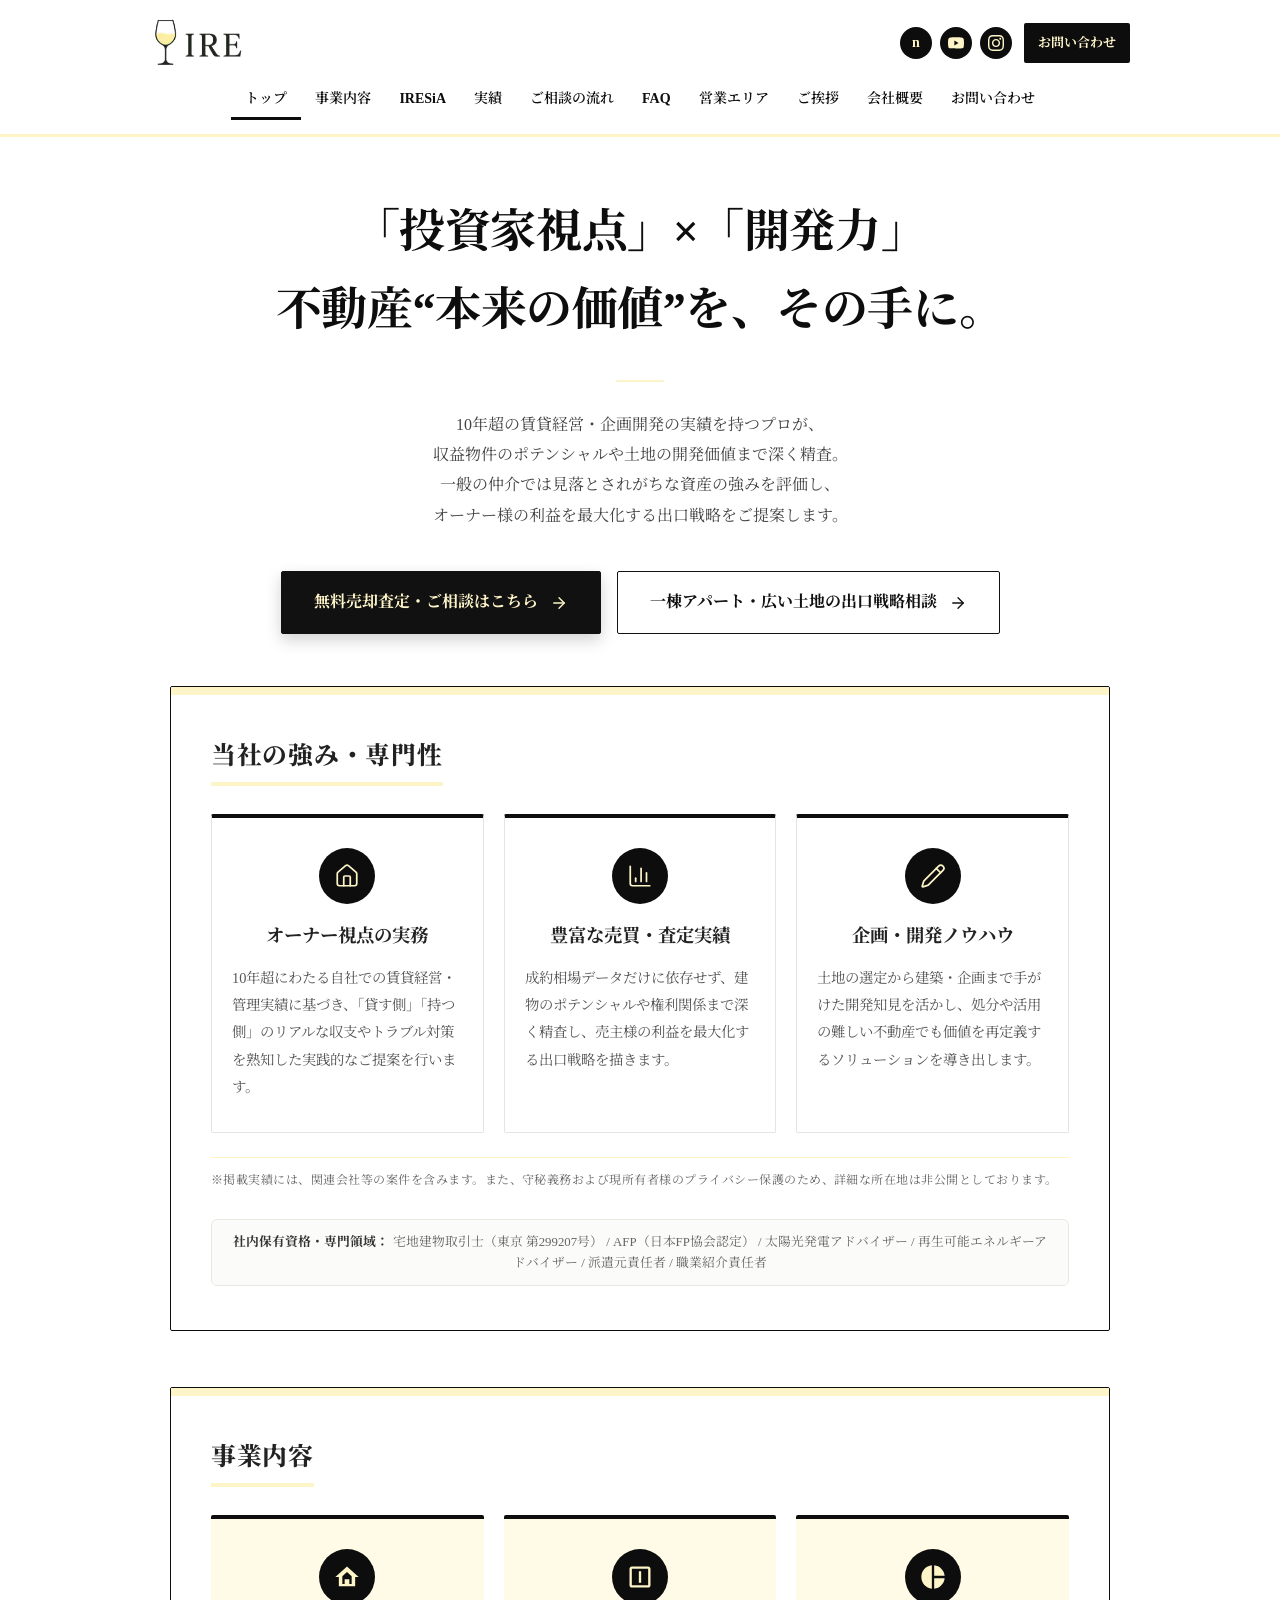
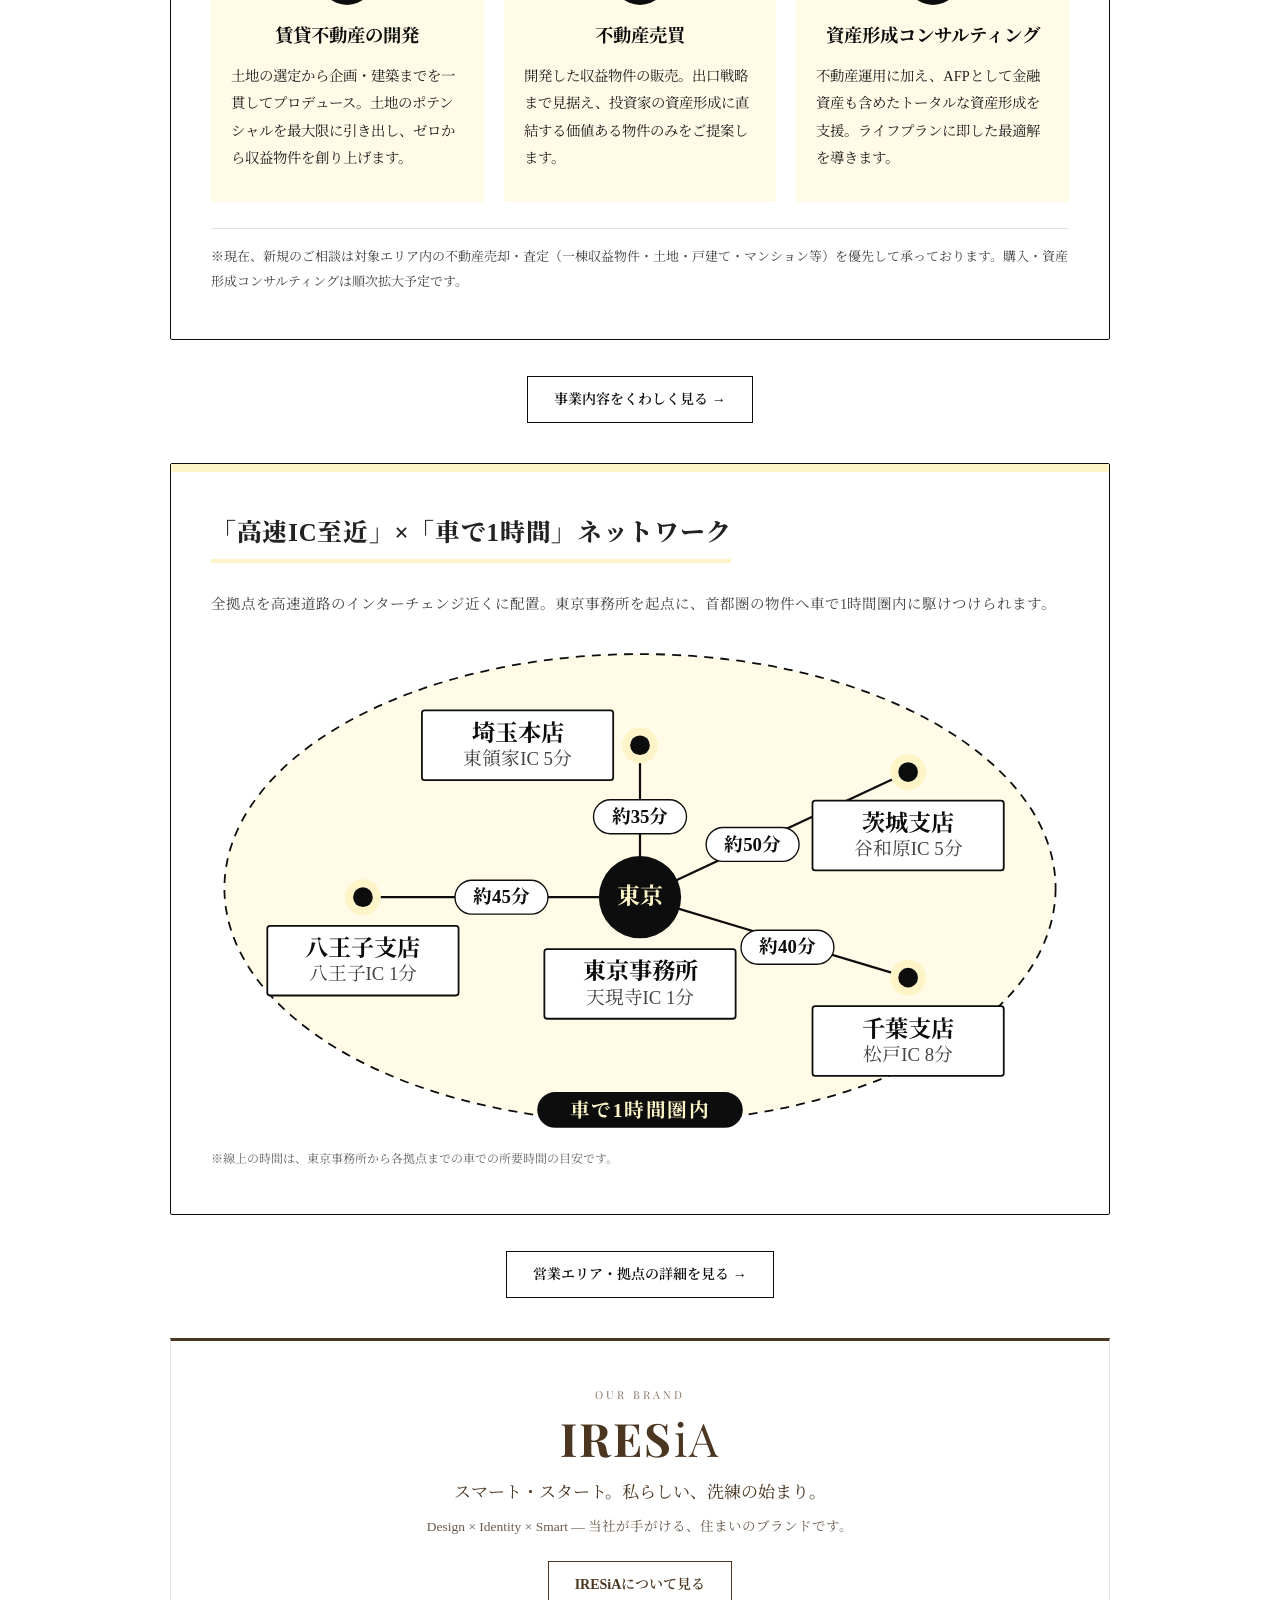
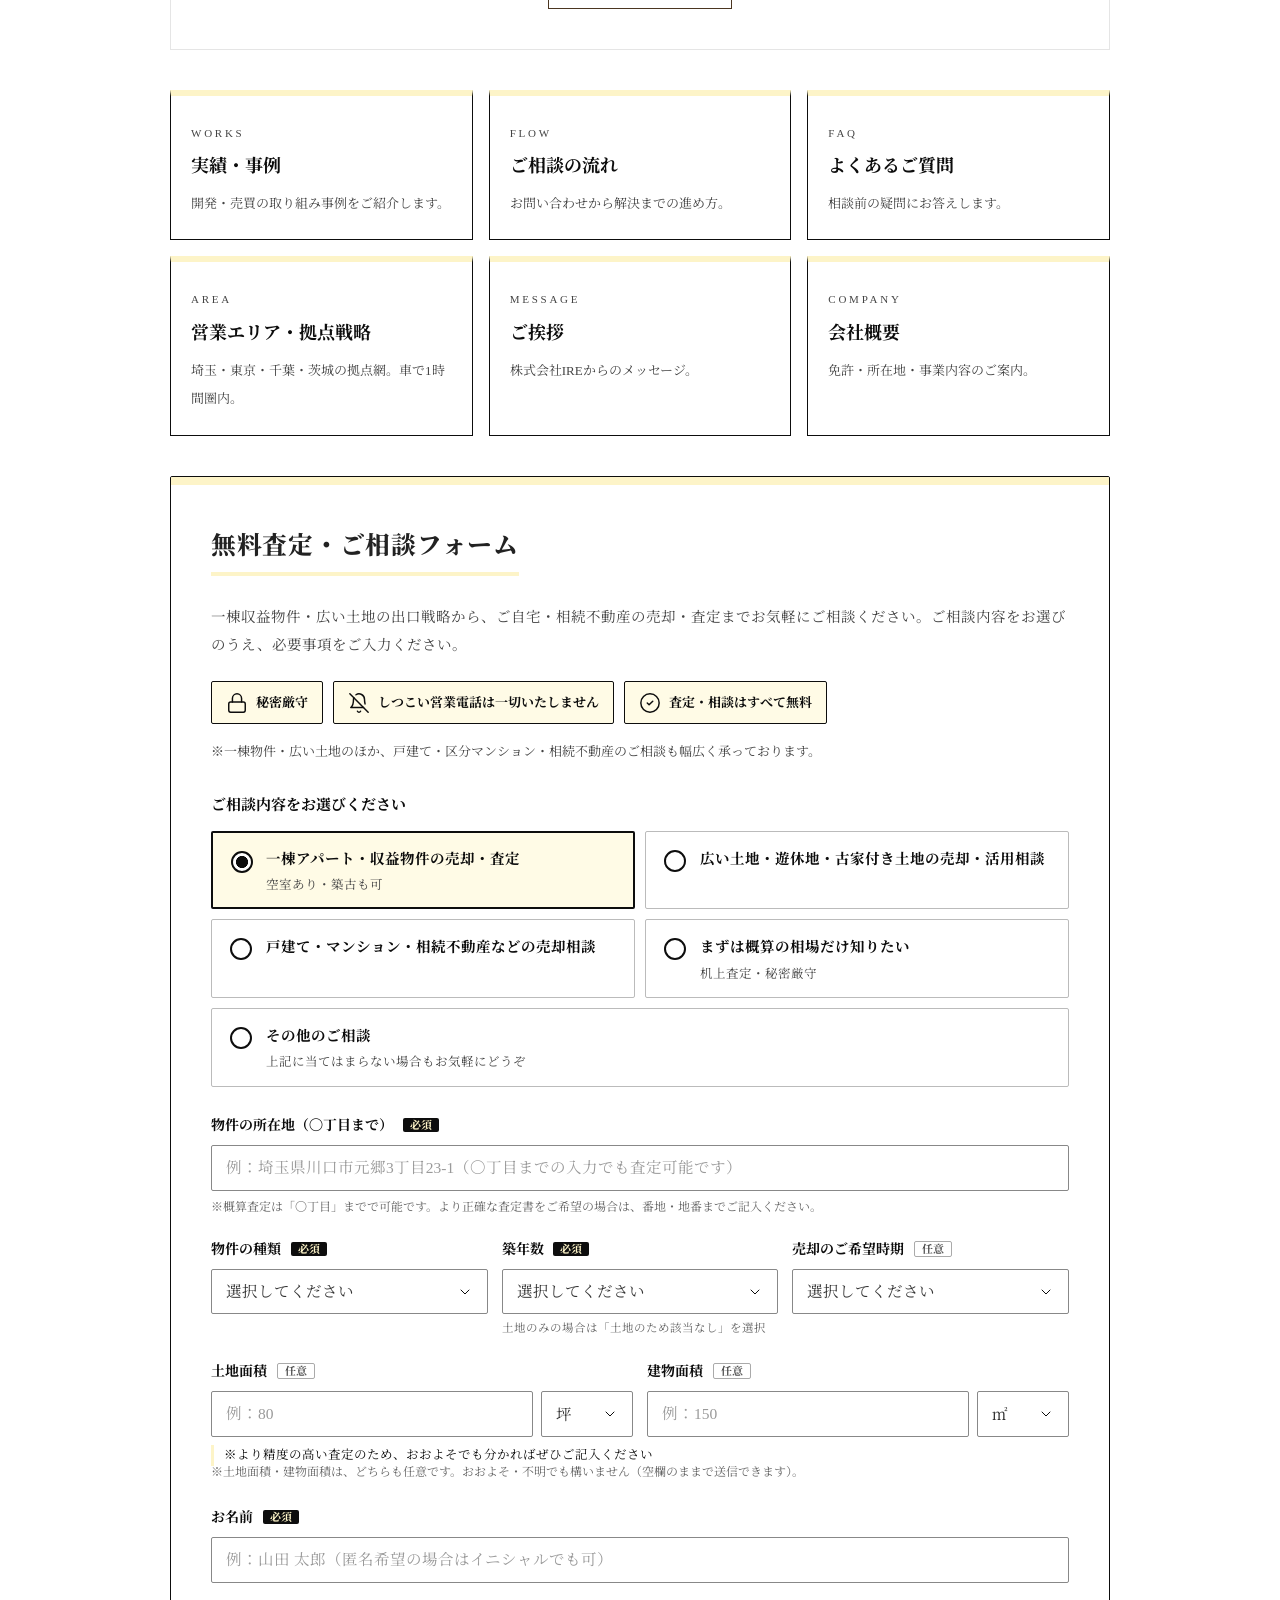
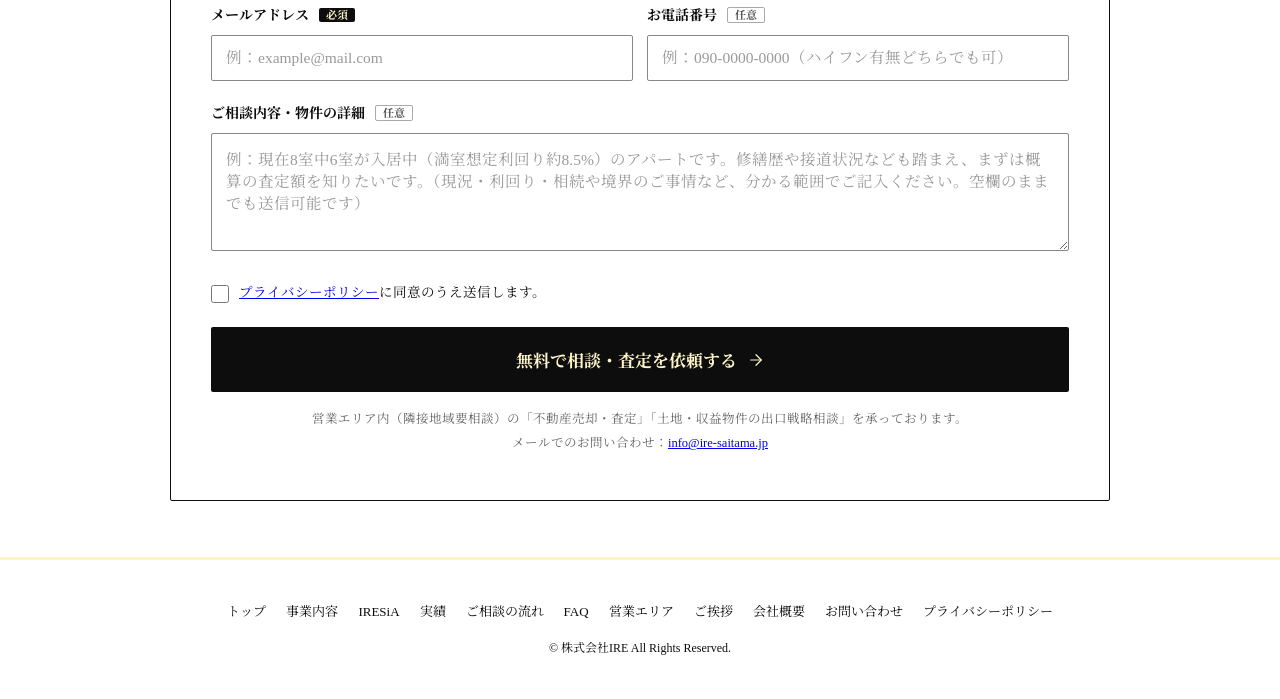
==== commit d950768f: "実績ページを6事例・共通フォーマットに刷新（売却日順・注釈更新） Co-Authored-By: Claude Sonnet 5.5 <noreply@anthropic.com>" ====
--- a/index.html
+++ b/index.html
@@ -18,7 +18,7 @@
     <link rel="preconnect" href="https://fonts.googleapis.com">
     <link rel="preconnect" href="https://fonts.gstatic.com" crossorigin>
     <link href="https://fonts.googleapis.com/css2?family=Noto+Serif+JP:wght@400;600;700&family=Noto+Sans+JP:wght@400;500;700&family=Playfair+Display:wght@400;700;800&display=swap" rel="stylesheet">
-    <link rel="stylesheet" href="style.css?v=37">
+    <link rel="stylesheet" href="style.css?v=53">
 </head>
 <body class="home">
 
@@ -98,7 +98,8 @@
                         <p>土地の選定から建築・企画まで手がけた開発知見を活かし、処分や活用の難しい不動産でも価値を再定義するソリューションを導き出します。</p>
                     </div>
                 </div>
-            
+                <p class="works-note">※掲載実績には、関連会社等の案件を含みます。また、守秘義務および現所有者様のプライバシー保護のため、詳細な所在地は非公開としております。</p>
+
                 <!-- 保有資格 -->
                 <div style="background-color: #fbfbfa; border: 1px solid #ebe8e1; border-radius: 6px; padding: 12px 18px; text-align: center;">
                     <p style="margin: 0; font-size: 0.8rem; color: #666; line-height: 1.6;">
--- a/style.css
+++ b/style.css
@@ -1004,3 +1004,64 @@
 
         .area-guide { font-size: 12.5px; color: var(--black); margin: -12px 0 8px; padding-left: 10px; border-left: 3px solid var(--wine); line-height: 1.7; }
         .area-guide[hidden] { display: none; }
+
+        /* ===== 実績注釈（v38） ===== */
+        .works-note { font-size: 12px; color: #666; line-height: 1.8; letter-spacing: .04em; text-align: left; margin: 18px 0 28px; padding-top: 12px; border-top: 1px solid var(--wine); }
+
+        /* ===== 実績カード・写真なし（v39） ===== */
+        .case-grid { grid-template-columns: repeat(3, 1fr); gap: 22px; align-items: stretch; }
+        .case-card { border: 1px solid #bbb; border-top: 4px solid var(--black); }
+        .case-body { display: flex; flex-direction: column; flex: 1; padding: 24px 22px 26px; }
+        .case-body h2 { font-size: 19px; line-height: 1.5; }
+        .case-spec { margin: 4px 0 16px; border-top: 1px solid var(--wine); }
+        .case-spec > div { display: grid; grid-template-columns: 5.5em 1fr; gap: 10px; padding: 9px 0; border-bottom: 1px solid var(--wine); font-size: 13.5px; line-height: 1.7; }
+        .case-spec dt { font-weight: 700; }
+        .case-spec dd { margin: 0; }
+        .case-note { margin-top: auto; }
+        @media (max-width: 960px) { .case-grid { grid-template-columns: repeat(2, 1fr); } }
+        @media (max-width: 640px) { .case-grid { grid-template-columns: 1fr; } }
+
+        /* ===== 実績カード：伊奈町のみ写真なし（v40） ===== */
+        .case-card { border: 1px solid var(--black); }
+        .case-card-text { border: 1px solid #bbb; border-top: 4px solid var(--black); }
+        .case-body { flex: 1; }
+
+        /* ===== 伊奈町：写真枠は非公開表示（v41） ===== */
+        .case-photo-ph { height: 220px; display: flex; align-items: center; justify-content: center; background: var(--wine-soft); border-bottom: 4px solid var(--wine); color: #555; font-size: 14px; letter-spacing: .12em; text-align: center; padding: 0 16px; }
+        .case-card-text { border: 1px solid var(--black); }
+
+        /* ===== 実績カード共通フォーマット（v42） ===== */
+        .case-card { border: 1px solid var(--black); border-top: 1px solid var(--black); }
+        .case-spec > div { grid-template-columns: 6em 1fr; }
+        .case-body h2 { min-height: 3em; margin-bottom: 4px; }
+        @media (max-width: 960px) { .case-body h2 { min-height: 0; } }
+
+        /* v43 */
+        .case-spec dd { text-wrap: pretty; }
+        .case-spec .nowrap, .case-body h2 .nowrap { display: inline-block; }
+
+        /* v46 実績コメントボックスを同寸に */
+        .case-spec { flex: 1; }
+        .case-note { margin-top: 0; min-height: 8.6em; line-height: 1.8; }
+
+        /* v47 実績カードの各行を横並びでそろえる（subgrid） */
+        .case-grid { row-gap: 0; align-items: stretch; }
+        .case-card { display: grid; grid-row: span 10; grid-template-rows: subgrid; row-gap: 0; margin-bottom: 22px; }
+        .case-body, .case-spec { display: contents; }
+        .case-body > *, .case-spec > div { margin-left: 22px; margin-right: 22px; }
+        .case-card > img, .case-card > .case-photo-ph { grid-row: 1; }
+        .case-body .badge { align-self: end; justify-self: start; margin-top: 24px; }
+        .case-body h2 { min-height: 0; margin-top: 10px; margin-bottom: 2px; }
+        .case-spec > div:first-child { border-top: 1px solid var(--wine); }
+        .case-sub { margin-bottom: 12px; }
+        .case-note { margin: 16px 22px 26px; min-height: 0; align-self: stretch; }
+        .case-card .case-body > h2, .case-card .case-body > .case-sub { margin-left: 22px; margin-right: 22px; }
+
+        /* v51 実績4件：PCは2列 */
+        .case-grid { grid-template-columns: repeat(2, 1fr); }
+        @media (max-width: 640px) { .case-grid { grid-template-columns: 1fr; } }
+
+        /* v52 実績5件：PC3列／タブレット2列／スマホ1列 */
+        .case-grid { grid-template-columns: repeat(3, 1fr); }
+        @media (max-width: 960px) { .case-grid { grid-template-columns: repeat(2, 1fr); } }
+        @media (max-width: 640px) { .case-grid { grid-template-columns: 1fr; } }
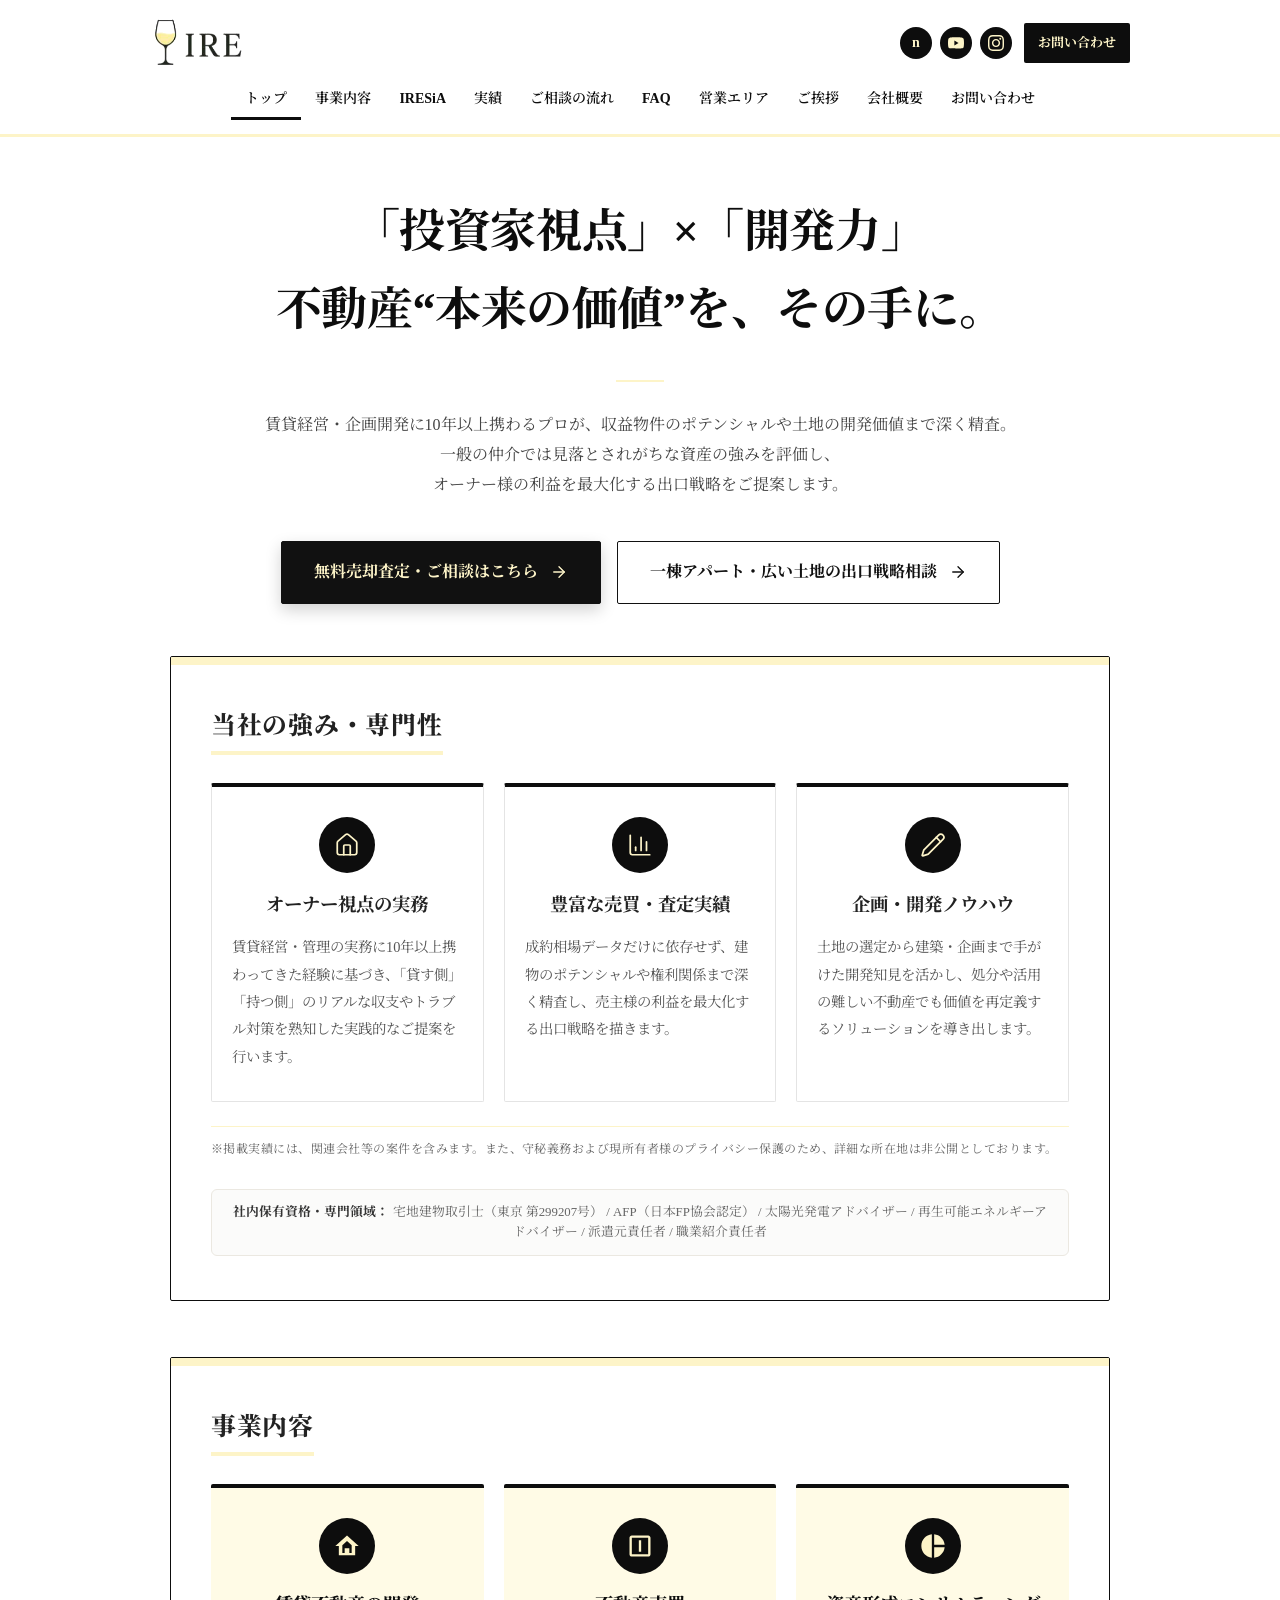
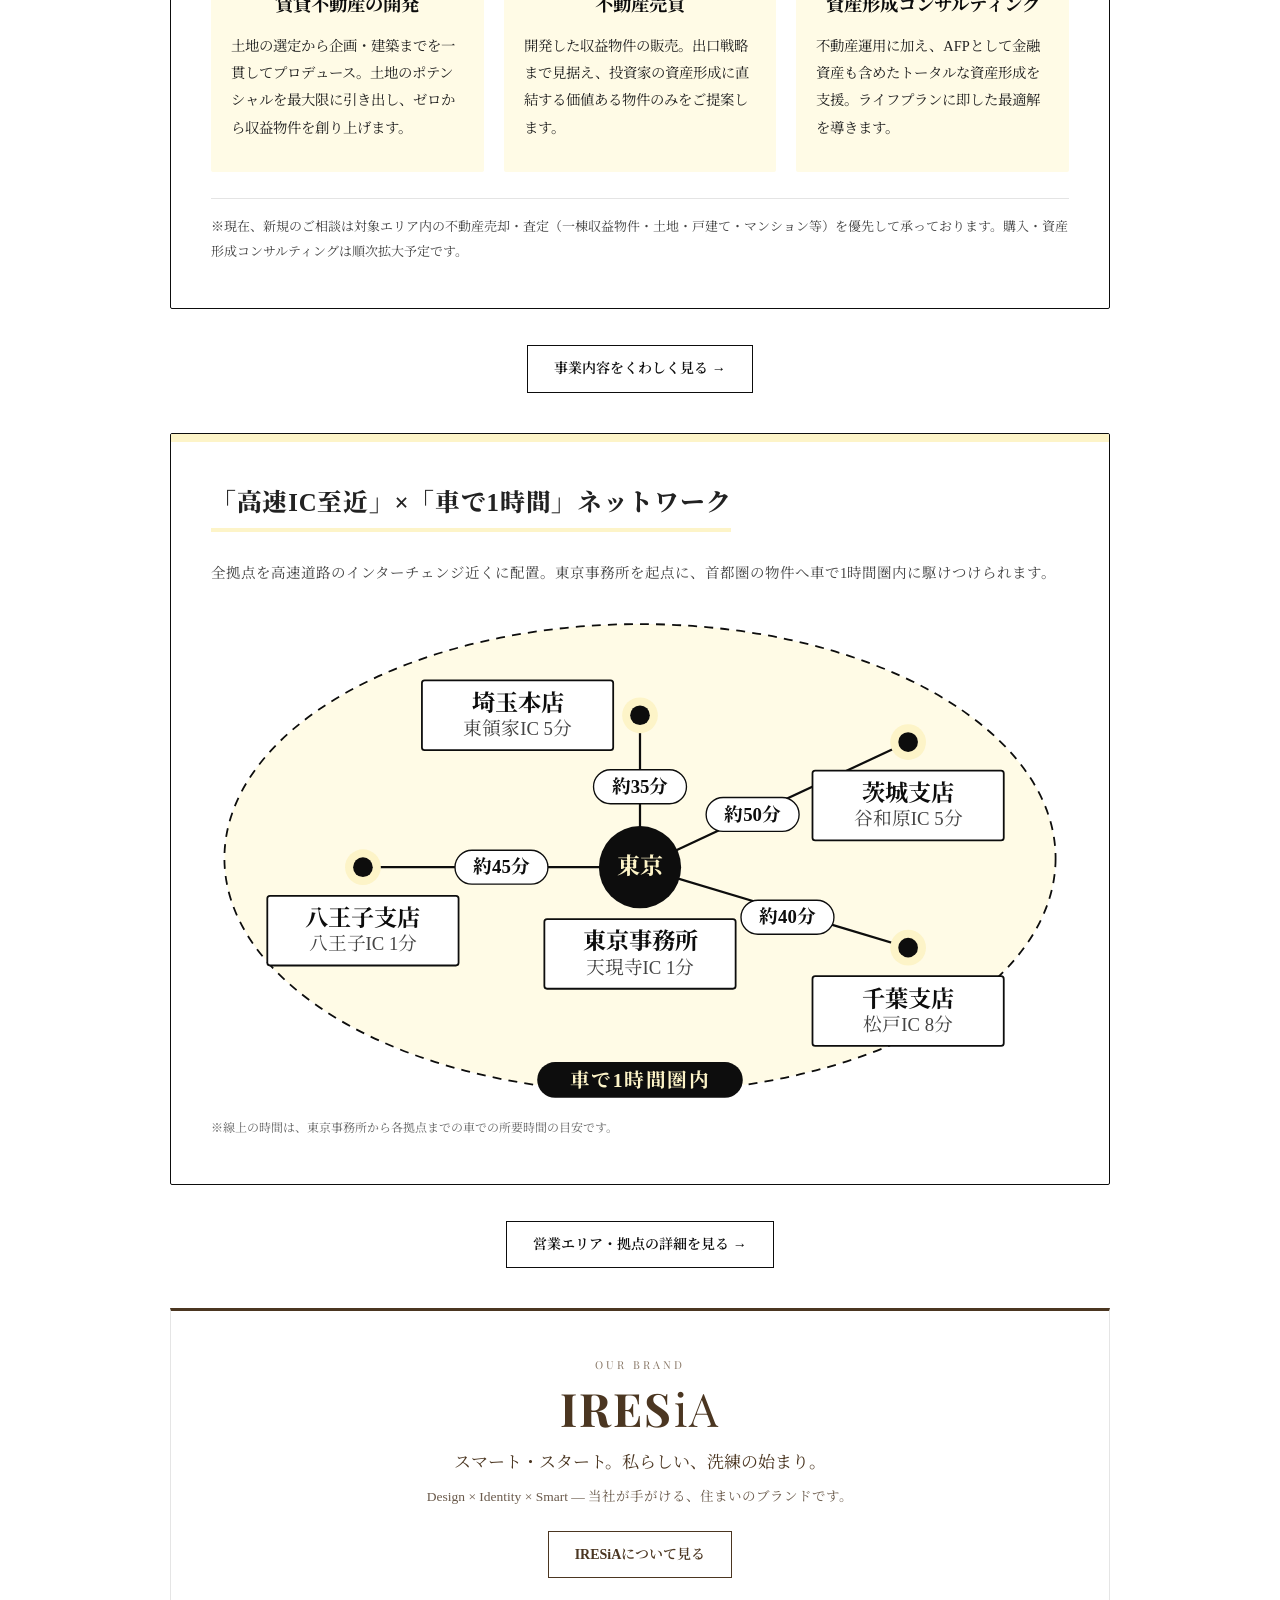
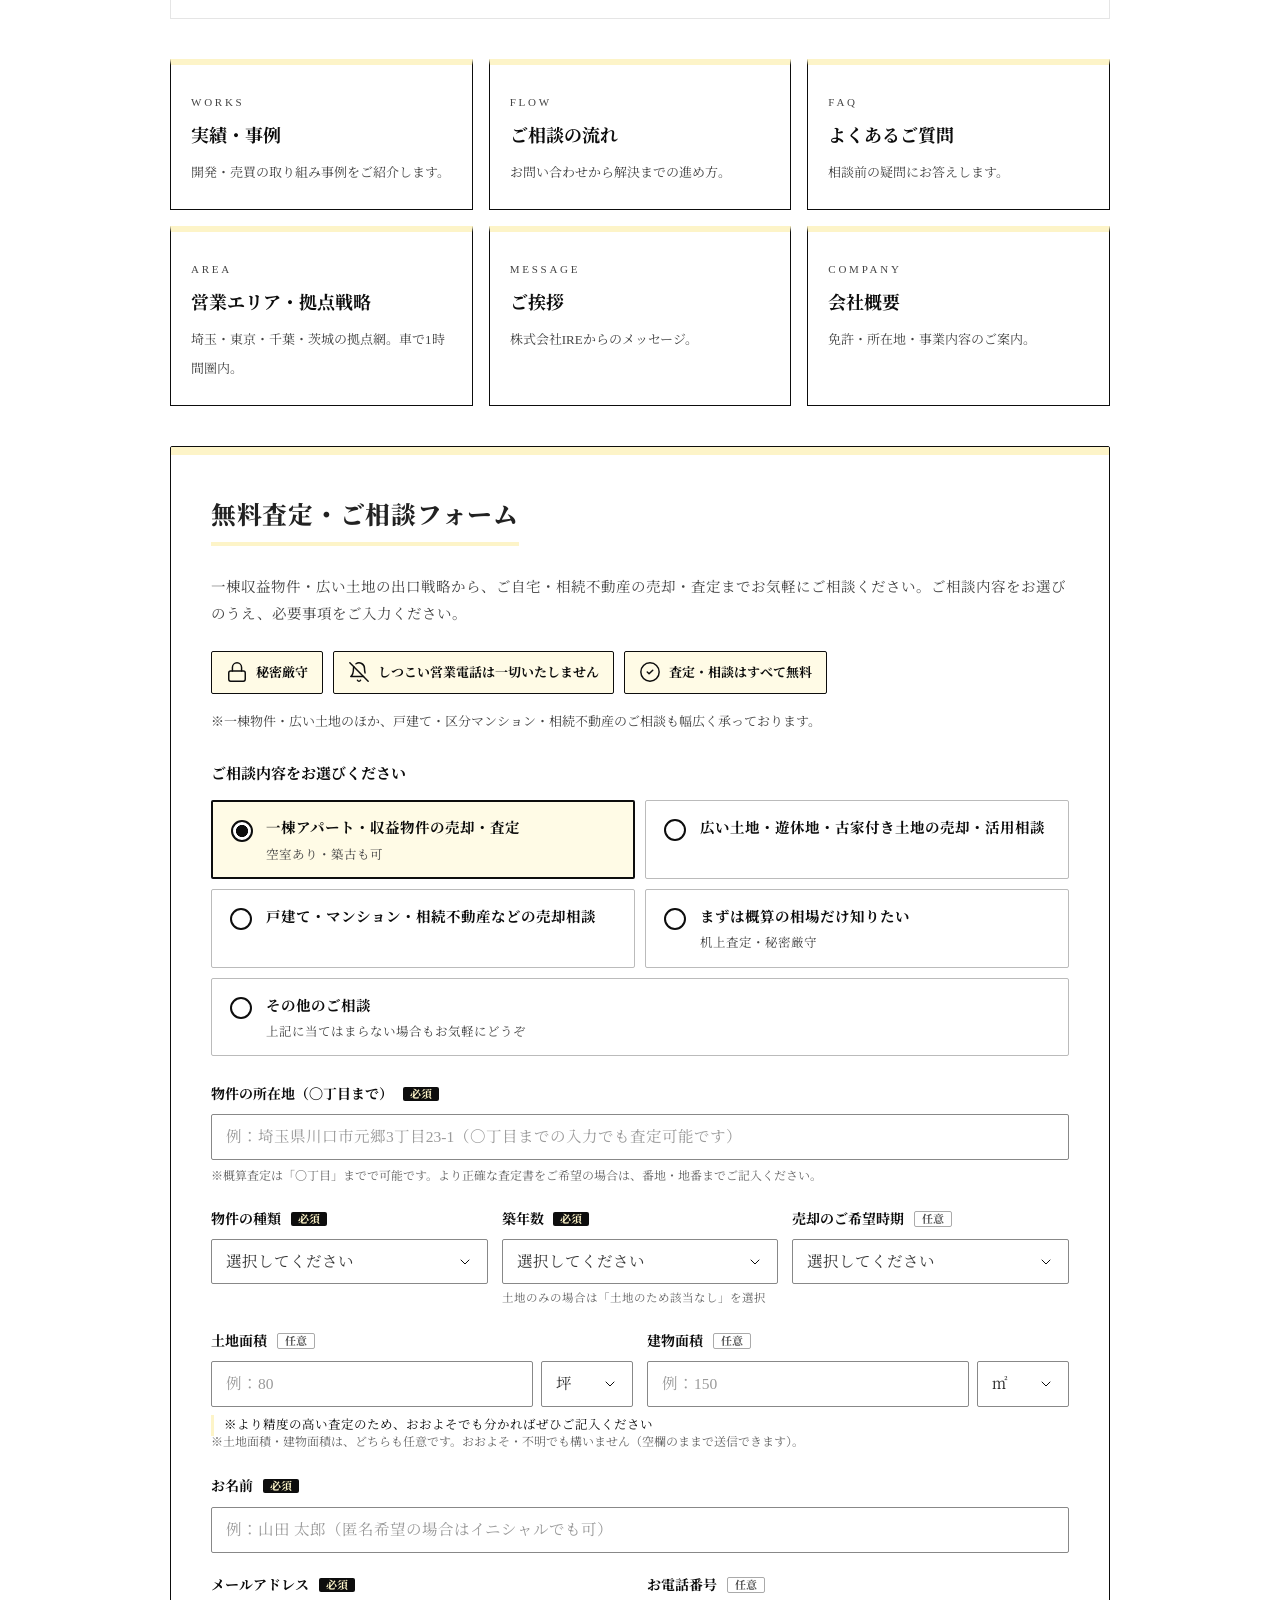
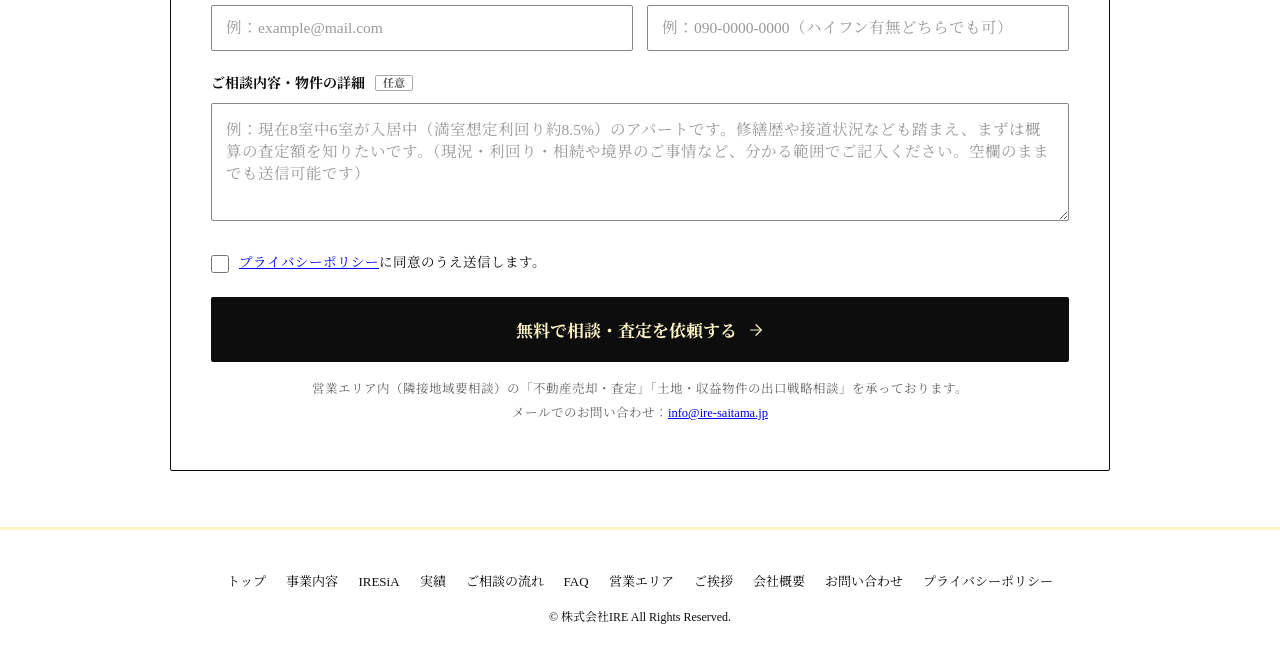
==== commit c1b6d1bb: "経験年数の表現を「10年以上携わる」に統一（ご挨拶・トップ） Co-Authored-By: Claude Sonnet 5.5 <noreply@anthropic.com>" ====
--- a/index.html
+++ b/index.html
@@ -61,7 +61,7 @@
                 <span class="hl">「投資家視点」×「開発力」</span>
                 <span class="hl">不動産“本来の価値”を、その手に。</span>
             </h1>
-            <p class="hero-sub"><span class="nowrap">10年超の賃貸経営・企画開発の実績を持つプロが、</span><span class="nowrap">収益物件のポテンシャルや土地の開発価値まで深く精査。</span><span class="nowrap">一般の仲介では見落とされがちな資産の強みを評価し、</span><span class="nowrap">オーナー様の利益を最大化する出口戦略をご提案します。</span></p>
+            <p class="hero-sub"><span class="nowrap">賃貸経営・企画開発に10年以上携わるプロが、</span><span class="nowrap">収益物件のポテンシャルや土地の開発価値まで深く精査。</span><span class="nowrap">一般の仲介では見落とされがちな資産の強みを評価し、</span><span class="nowrap">オーナー様の利益を最大化する出口戦略をご提案します。</span></p>
             <div class="hero-cta">
                 <a class="btn-primary" href="#inquiry">無料売却査定・ご相談はこちら<svg class="ico" width="18" height="18" viewBox="0 0 24 24" fill="none" stroke="currentColor" stroke-width="1.8" stroke-linecap="round" stroke-linejoin="round" aria-hidden="true"><path d="M5 12h14"/><path d="m12 5 7 7-7 7"/></svg></a>
                 <a class="btn-secondary" href="#inquiry" data-type="0">一棟アパート・広い土地の出口戦略相談<svg class="ico" width="18" height="18" viewBox="0 0 24 24" fill="none" stroke="currentColor" stroke-width="1.8" stroke-linecap="round" stroke-linejoin="round" aria-hidden="true"><path d="M5 12h14"/><path d="m12 5 7 7-7 7"/></svg></a>
@@ -81,7 +81,7 @@
                     <div class="feature-card">
                         <div class="feature-icon-circle"><svg class="ico" width="26" height="26" viewBox="0 0 24 24" fill="none" stroke="currentColor" stroke-width="1.6" stroke-linecap="round" stroke-linejoin="round" aria-hidden="true"><path d="M15 21v-8a1 1 0 0 0-1-1h-4a1 1 0 0 0-1 1v8"/><path d="M3 10a2 2 0 0 1 .709-1.528l7-5.999a2 2 0 0 1 2.582 0l7 5.999A2 2 0 0 1 21 10v9a2 2 0 0 1-2 2H5a2 2 0 0 1-2-2z"/></svg></div>
                         <h3>オーナー視点の実務</h3>
-                        <p>10年超にわたる自社での賃貸経営・管理実績に基づき、「貸す側」「持つ側」のリアルな収支やトラブル対策を熟知した実践的なご提案を行います。</p>
+                        <p>賃貸経営・管理の実務に10年以上携わってきた経験に基づき、「貸す側」「持つ側」のリアルな収支やトラブル対策を熟知した実践的なご提案を行います。</p>
                     </div>
             
                     <!-- カード2 -->
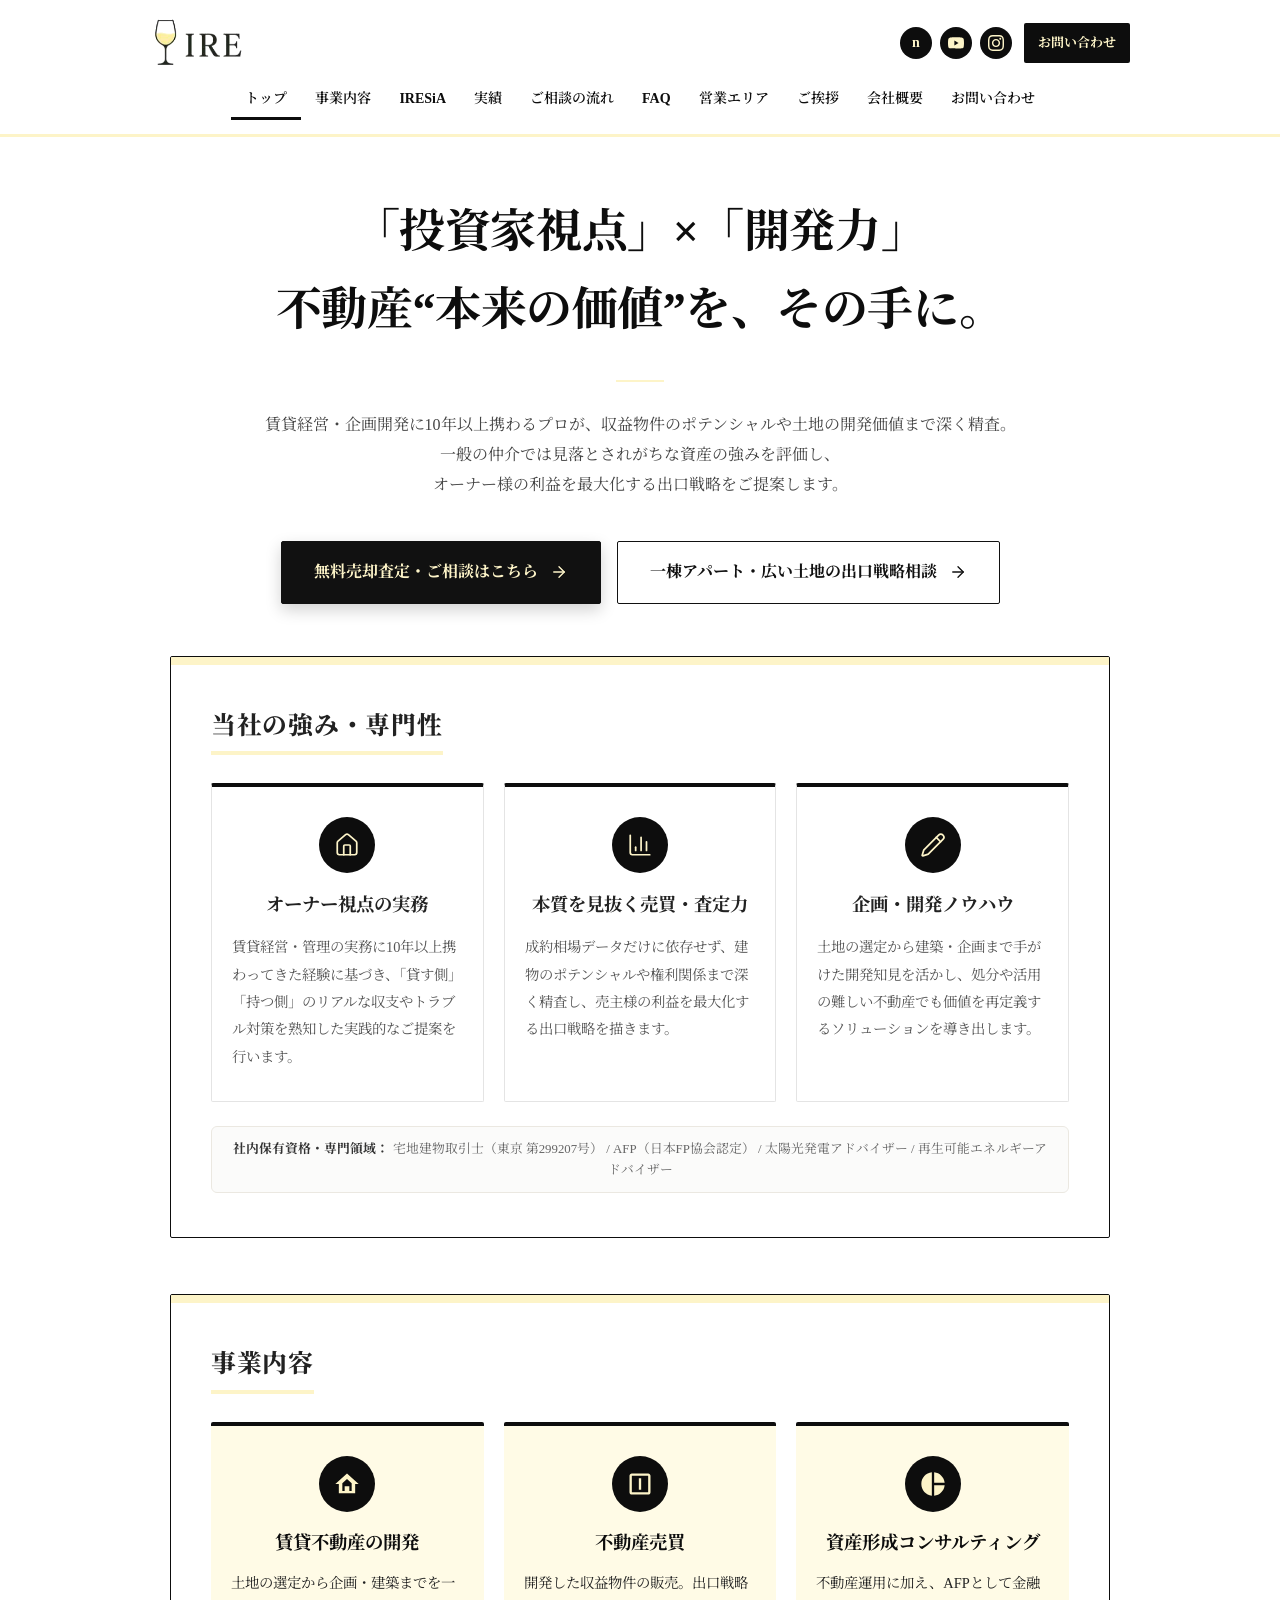
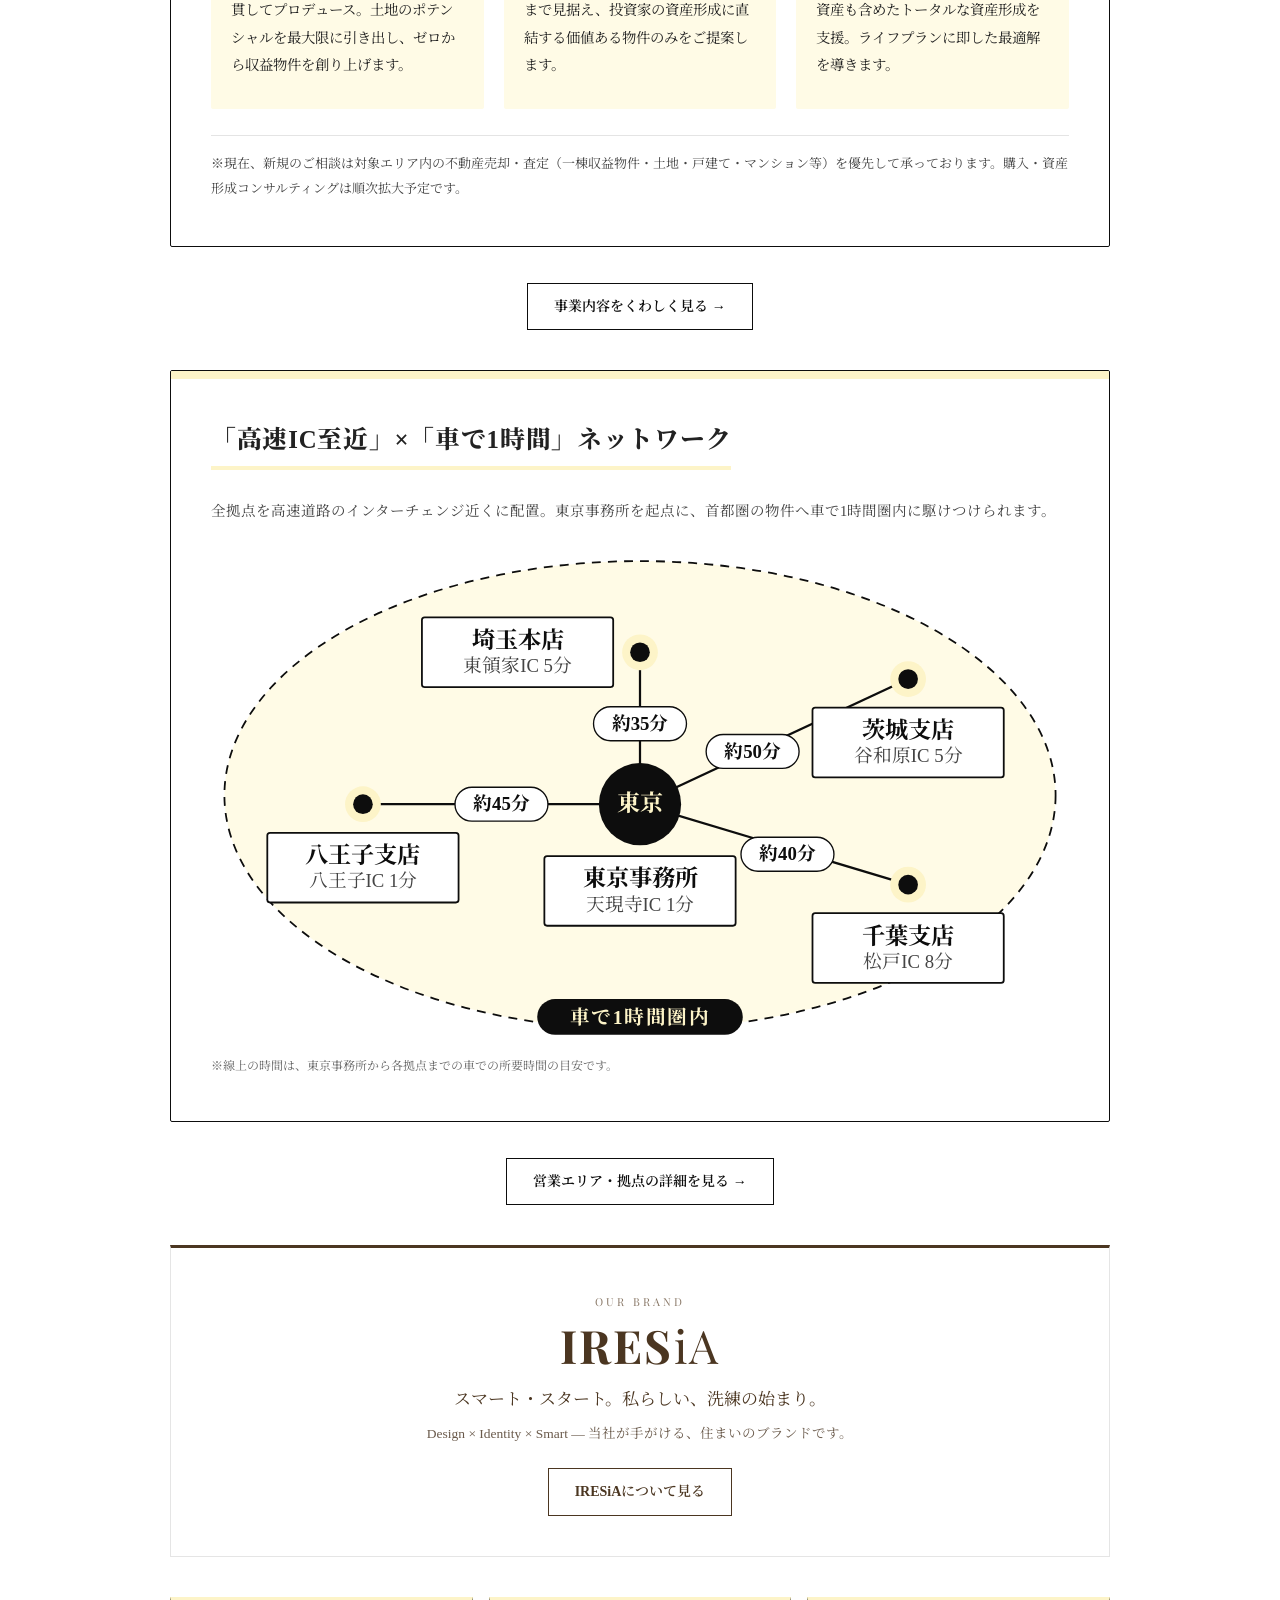
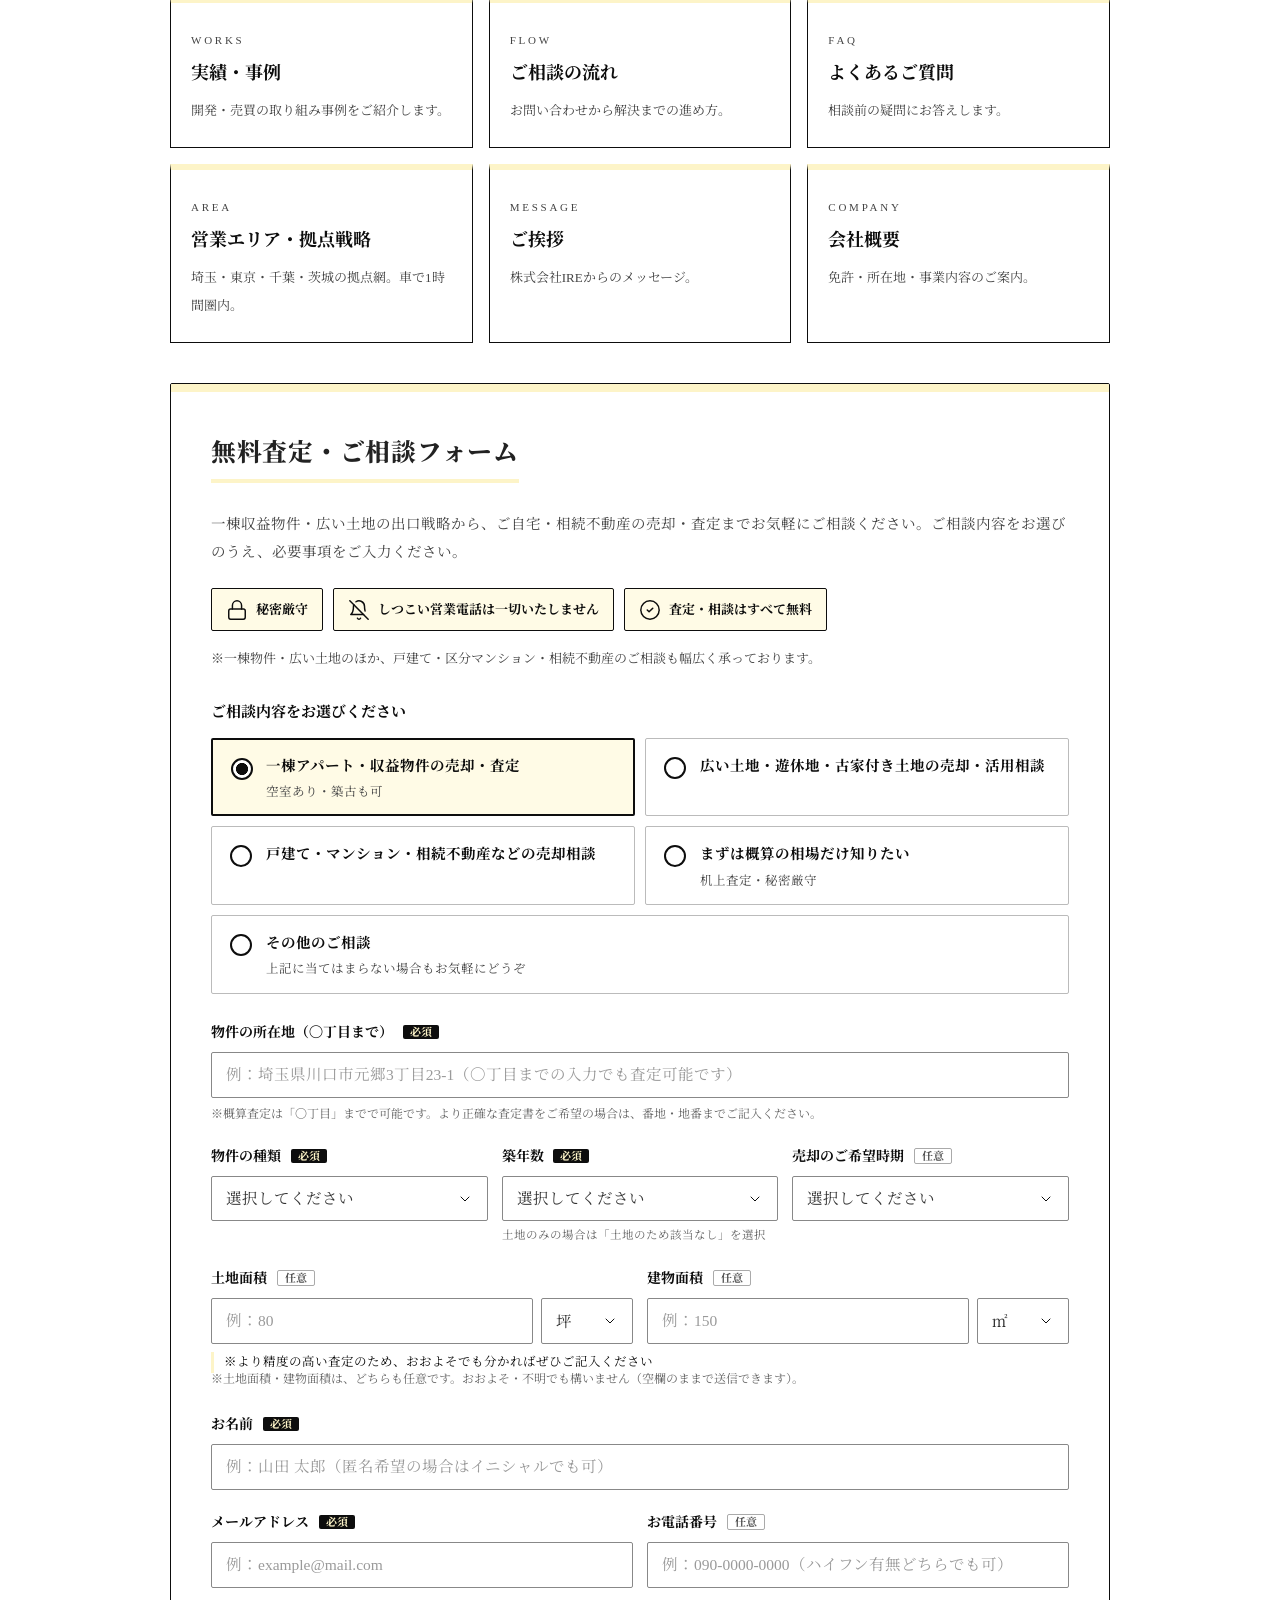
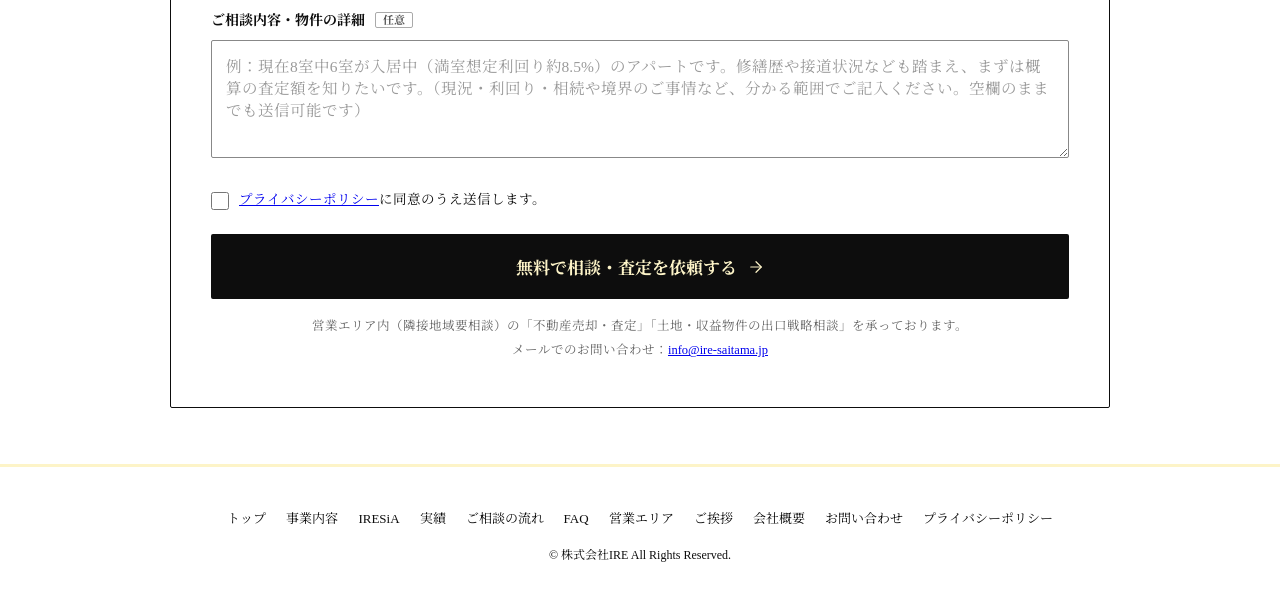
==== commit d0e03ba1: "タイトル/OGP更新、強みセクション整理、スマホでのヒーロー補足文の折り返し改善 Co-Authored-By: Claude Sonnet 5.5 <noreply@anthropic.com>" ====
--- a/index.html
+++ b/index.html
@@ -3,14 +3,14 @@
 <head>
     <meta charset="UTF-8">
     <meta name="viewport" content="width=device-width, initial-scale=1.0">
-    <title>株式会社IRE | 豊富な賃貸経営・売買企画実績 × 投資家視点</title>
+    <title>株式会社IRE | 投資家視点×開発力の不動産売却・査定・出口戦略（埼玉・東京・千葉・茨城）</title>
     <meta name="description" content="投資家視点と開発力で不動産の価値を再定義。埼玉・東京・千葉・茨城エリアの不動産売却・査定、一棟収益物件・土地の売却・出口戦略のご相談は株式会社IREへ。相談無料。">
     <link rel="icon" href="images/favicon.ico" sizes="any">
     <link rel="icon" type="image/png" href="images/favicon.png">
     <link rel="apple-touch-icon" href="images/apple-touch-icon.png">
     <meta property="og:type" content="website">
     <meta property="og:site_name" content="株式会社IRE">
-    <meta property="og:title" content="株式会社IRE | 豊富な賃貸経営・売買企画実績 × 投資家視点">
+    <meta property="og:title" content="株式会社IRE | 投資家視点×開発力の不動産売却・査定・出口戦略（埼玉・東京・千葉・茨城）">
     <meta property="og:description" content="埼玉・東京・千葉・茨城エリアで賃貸不動産の開発・売買・資産形成コンサルティングを行う株式会社IRE。不動産の売却・査定、一棟収益物件・土地の出口戦略のご相談はお気軽に。">
     <meta property="og:url" content="https://ire-saitama.jp/">
     <meta property="og:image" content="https://ire-saitama.jp/images/ogp.png">
@@ -18,7 +18,7 @@
     <link rel="preconnect" href="https://fonts.googleapis.com">
     <link rel="preconnect" href="https://fonts.gstatic.com" crossorigin>
     <link href="https://fonts.googleapis.com/css2?family=Noto+Serif+JP:wght@400;600;700&family=Noto+Sans+JP:wght@400;500;700&family=Playfair+Display:wght@400;700;800&display=swap" rel="stylesheet">
-    <link rel="stylesheet" href="style.css?v=53">
+    <link rel="stylesheet" href="style.css?v=54">
 </head>
 <body class="home">
 
@@ -87,7 +87,7 @@
                     <!-- カード2 -->
                     <div class="feature-card">
                         <div class="feature-icon-circle"><svg class="ico" width="26" height="26" viewBox="0 0 24 24" fill="none" stroke="currentColor" stroke-width="1.6" stroke-linecap="round" stroke-linejoin="round" aria-hidden="true"><path d="M3 3v16a2 2 0 0 0 2 2h16"/><path d="M18 17V9"/><path d="M13 17V5"/><path d="M8 17v-3"/></svg></div>
-                        <h3>豊富な売買・査定実績</h3>
+                        <h3>本質を見抜く売買・査定力</h3>
                         <p>成約相場データだけに依存せず、建物のポテンシャルや権利関係まで深く精査し、売主様の利益を最大化する出口戦略を描きます。</p>
                     </div>
             
@@ -98,13 +98,12 @@
                         <p>土地の選定から建築・企画まで手がけた開発知見を活かし、処分や活用の難しい不動産でも価値を再定義するソリューションを導き出します。</p>
                     </div>
                 </div>
-                <p class="works-note">※掲載実績には、関連会社等の案件を含みます。また、守秘義務および現所有者様のプライバシー保護のため、詳細な所在地は非公開としております。</p>
 
                 <!-- 保有資格 -->
                 <div style="background-color: #fbfbfa; border: 1px solid #ebe8e1; border-radius: 6px; padding: 12px 18px; text-align: center;">
                     <p style="margin: 0; font-size: 0.8rem; color: #666; line-height: 1.6;">
                         <strong style="color: #333;">社内保有資格・専門領域：</strong>
-                        宅地建物取引士（東京 第299207号） / AFP（日本FP協会認定） / 太陽光発電アドバイザー / 再生可能エネルギーアドバイザー / 派遣元責任者 / 職業紹介責任者
+                        宅地建物取引士（東京 第299207号） / AFP（日本FP協会認定） / 太陽光発電アドバイザー / 再生可能エネルギーアドバイザー
                     </p>
                 </div>
             </div>
--- a/style.css
+++ b/style.css
@@ -1065,3 +1065,8 @@
         .case-grid { grid-template-columns: repeat(3, 1fr); }
         @media (max-width: 960px) { .case-grid { grid-template-columns: repeat(2, 1fr); } }
         @media (max-width: 640px) { .case-grid { grid-template-columns: 1fr; } }
+
+        /* v54 スマホ：ヒーロー補足文は画面幅に合わせて自然に折り返す */
+        @media (max-width: 640px) {
+            .hero .hero-sub .nowrap { white-space: normal; display: inline; word-break: normal; }
+        }
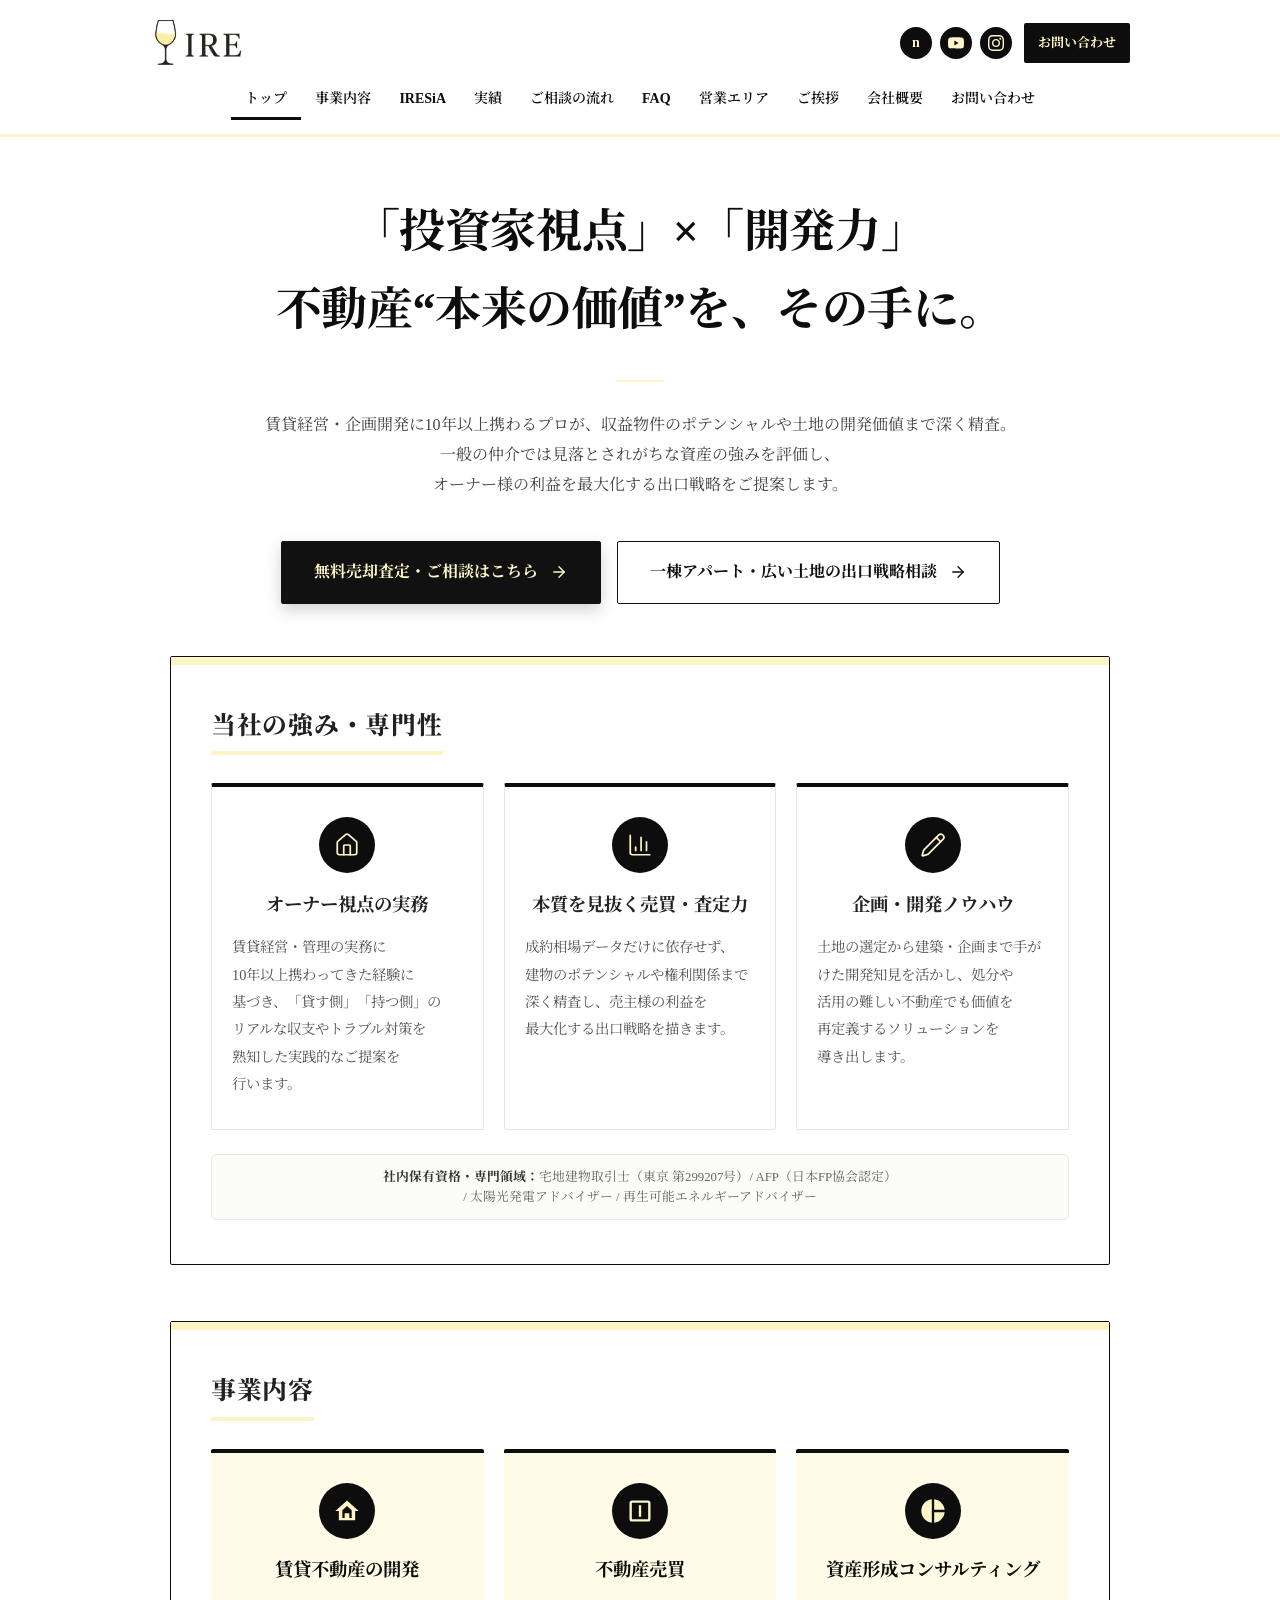
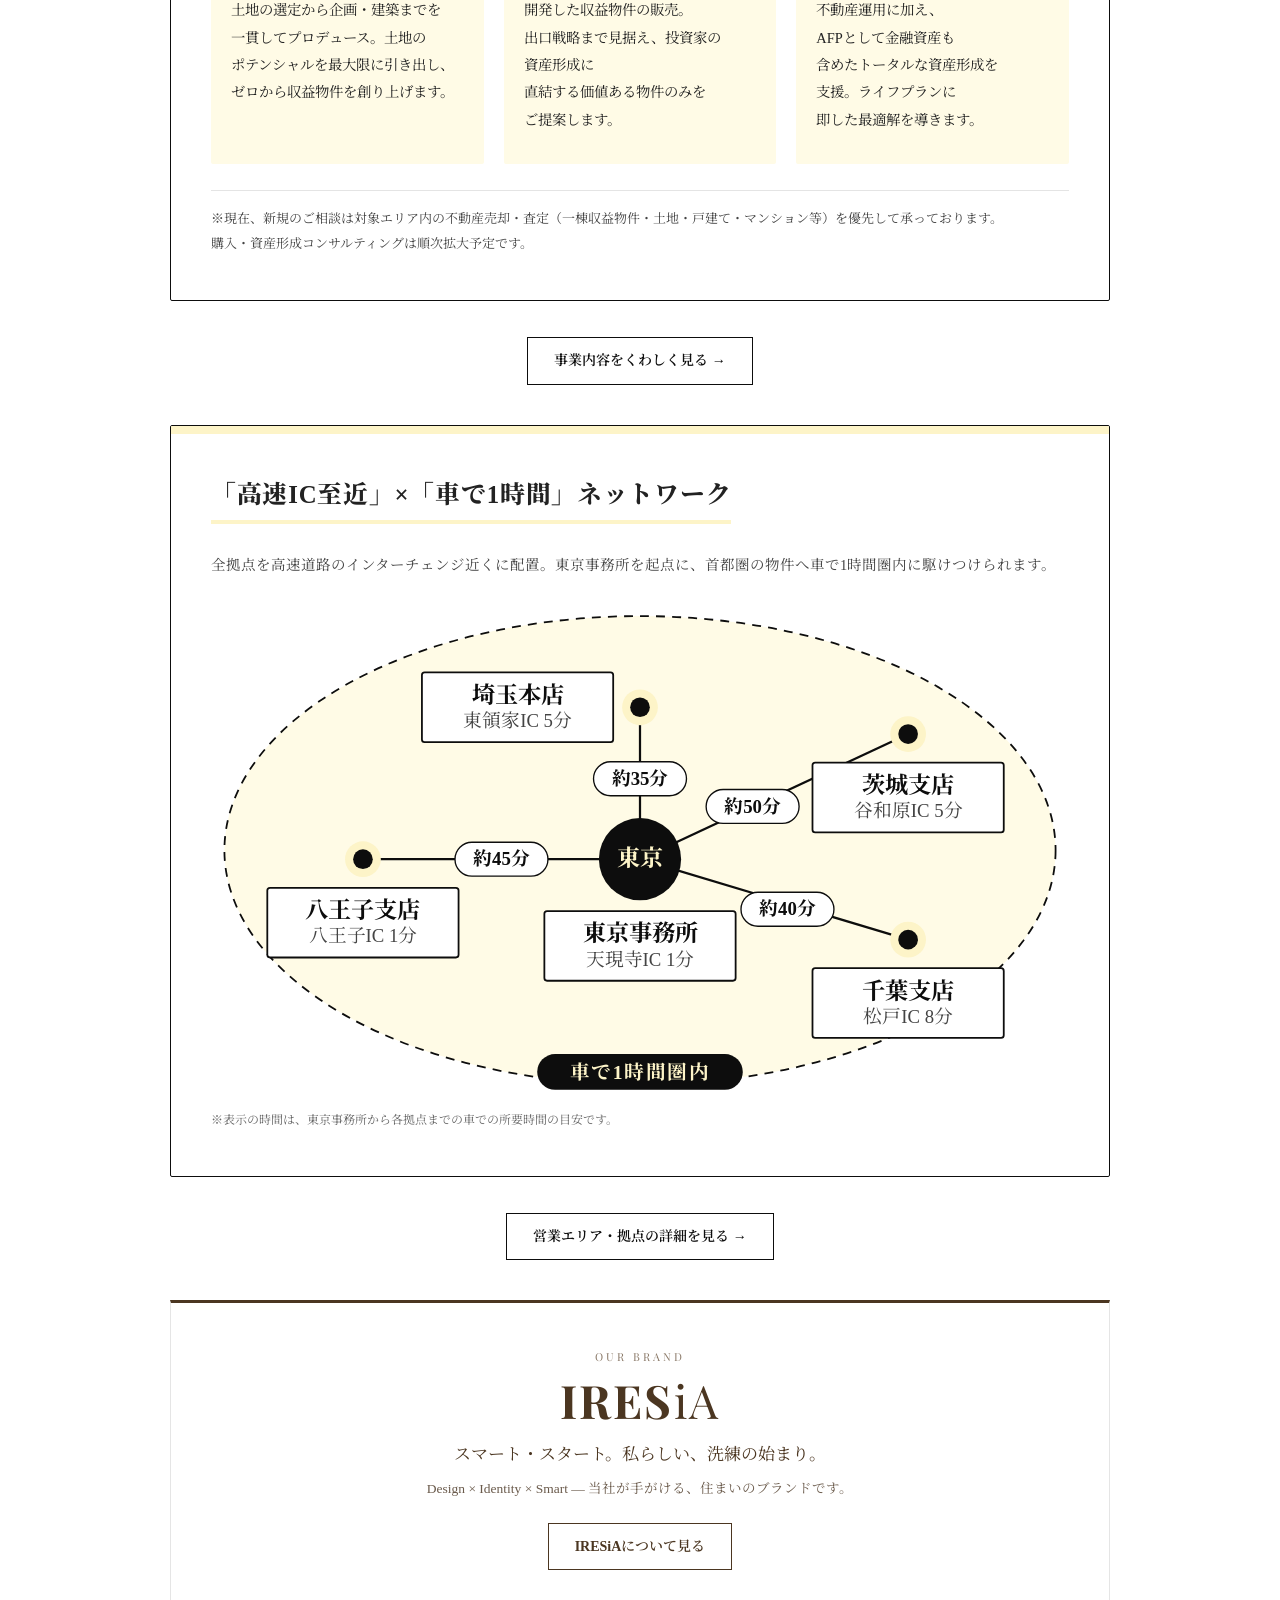
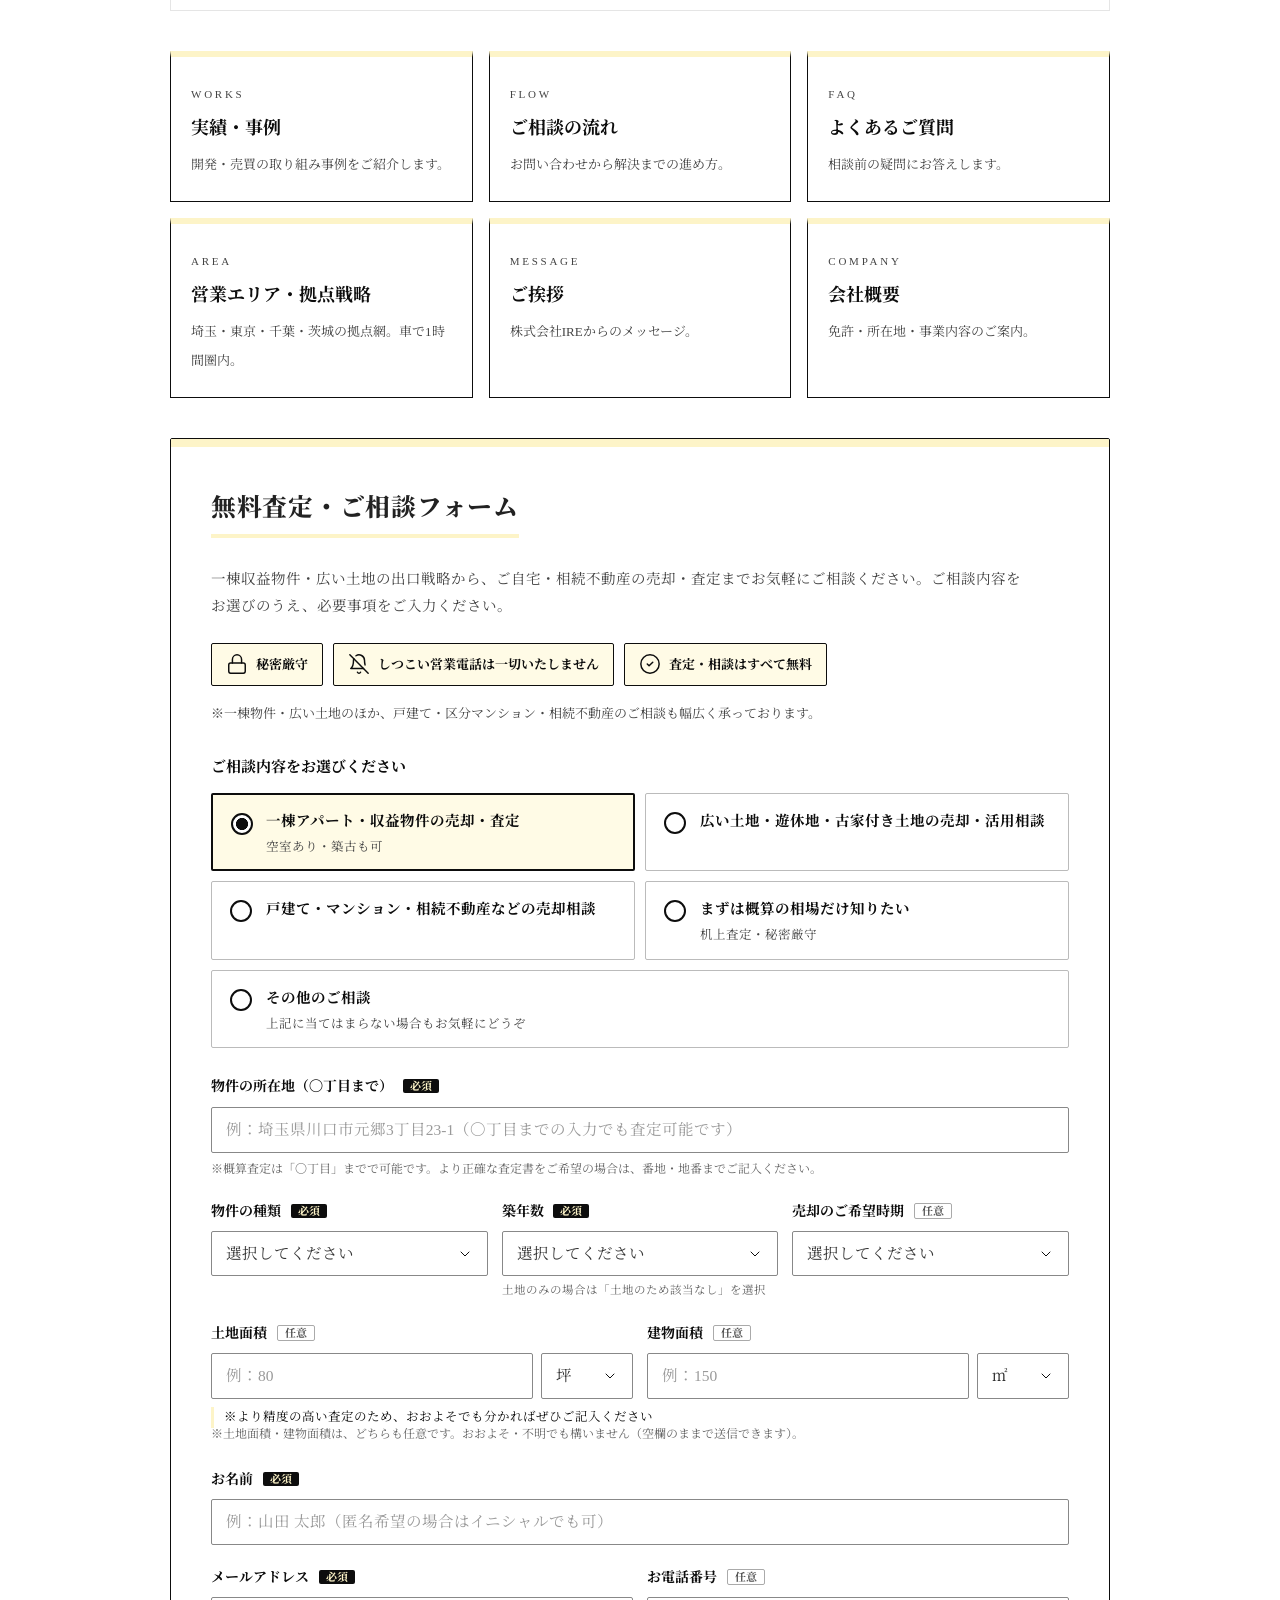
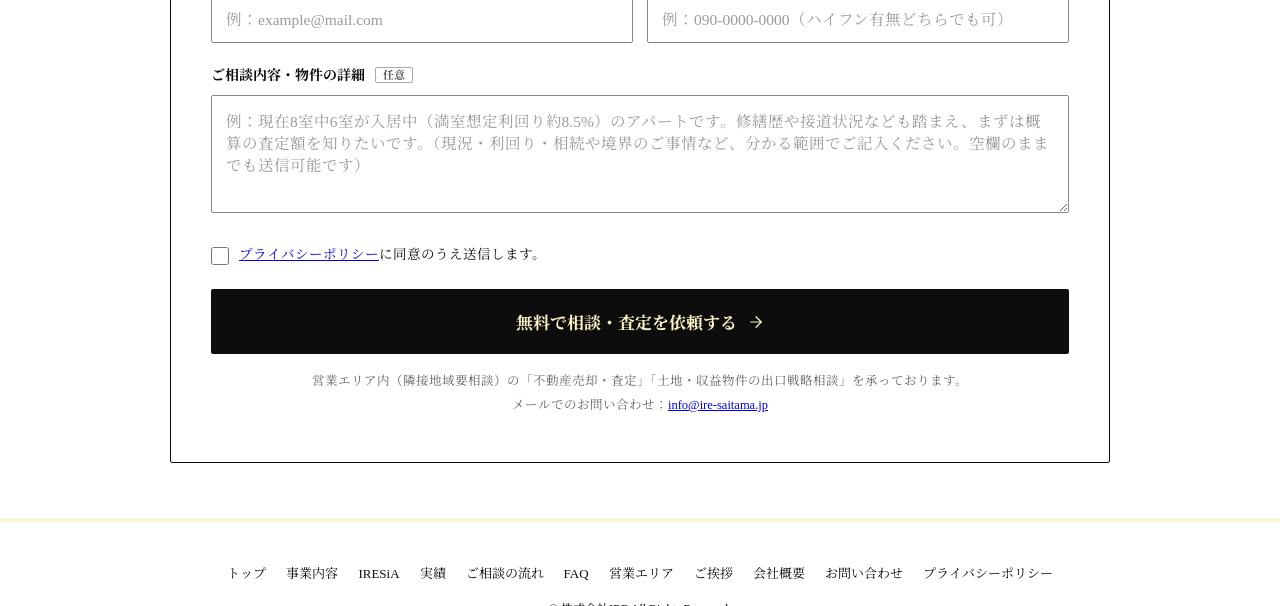
==== commit a2ed63af: "スマホ表示の改善（文節折り返し・ネットワーク図に東京からの時間を明記） Co-Authored-By: Claude Sonnet 5.5 <noreply@anthropic.com>" ====
--- a/index.html
+++ b/index.html
@@ -18,7 +18,7 @@
     <link rel="preconnect" href="https://fonts.googleapis.com">
     <link rel="preconnect" href="https://fonts.gstatic.com" crossorigin>
     <link href="https://fonts.googleapis.com/css2?family=Noto+Serif+JP:wght@400;600;700&family=Noto+Sans+JP:wght@400;500;700&family=Playfair+Display:wght@400;700;800&display=swap" rel="stylesheet">
-    <link rel="stylesheet" href="style.css?v=54">
+    <link rel="stylesheet" href="style.css?v=55">
 </head>
 <body class="home">
 
@@ -152,8 +152,8 @@
                     <h2 class="slide-title">「高速IC至近」×「車で1時間」ネットワーク</h2>
                 </div>
                 <p class="net-lead">全拠点を高速道路のインターチェンジ近くに配置。東京事務所を起点に、首都圏の物件へ車で1時間圏内に駆けつけられます。</p>
-                <div class="net-wrap"><svg class="net-svg net-desktop" viewBox="0 0 960 560" role="img" aria-label="拠点ネットワーク図：東京事務所を中心に、埼玉本店・八王子支店・茨城支店・千葉支店が車で1時間圏内に位置します"><ellipse cx="480" cy="280" rx="465" ry="262" fill="#FFFBE6" stroke="#0D0D0D" stroke-width="2" stroke-dasharray="10 8"/><g class="ring-label"><rect x="365" y="508" width="230" height="40" rx="20" fill="#0D0D0D"/><text x="480" y="536" text-anchor="middle" class="n-ring">車で1時間圏内</text></g><line x1="480" y1="290" x2="480" y2="120" stroke="#0D0D0D" stroke-width="2.5"/><line x1="480" y1="290" x2="170" y2="290" stroke="#0D0D0D" stroke-width="2.5"/><line x1="480" y1="290" x2="780" y2="150" stroke="#0D0D0D" stroke-width="2.5"/><line x1="480" y1="290" x2="780" y2="380" stroke="#0D0D0D" stroke-width="2.5"/><rect x="428" y="181" width="104" height="38" rx="19" fill="#fff" stroke="#0D0D0D" stroke-width="1.5"/><text x="480" y="207" text-anchor="middle" class="n-min">約35分</text><rect x="273" y="271" width="104" height="38" rx="19" fill="#fff" stroke="#0D0D0D" stroke-width="1.5"/><text x="325" y="297" text-anchor="middle" class="n-min">約45分</text><rect x="554" y="212" width="104" height="38" rx="19" fill="#fff" stroke="#0D0D0D" stroke-width="1.5"/><text x="606" y="238" text-anchor="middle" class="n-min">約50分</text><rect x="593" y="327" width="104" height="38" rx="19" fill="#fff" stroke="#0D0D0D" stroke-width="1.5"/><text x="645" y="353" text-anchor="middle" class="n-min">約40分</text><circle cx="480" cy="290" r="46" fill="#0D0D0D"/><text x="480" y="298" text-anchor="middle" class="n-hub">東京</text><g><rect x="373" y="348" width="214" height="78" rx="3" fill="#fff" stroke="#0D0D0D" stroke-width="2"/><text x="480" y="382" text-anchor="middle" class="n-name">東京事務所</text><text x="480" y="409" text-anchor="middle" class="n-ic">天現寺IC 1分</text></g><circle cx="480" cy="120" r="20" fill="#FDF4C8"/><circle cx="480" cy="120" r="11" fill="#0D0D0D"/><g><rect x="236" y="81" width="214" height="78" rx="3" fill="#fff" stroke="#0D0D0D" stroke-width="2"/><text x="343" y="115" text-anchor="middle" class="n-name">埼玉本店</text><text x="343" y="142" text-anchor="middle" class="n-ic">東領家IC 5分</text></g><circle cx="170" cy="290" r="20" fill="#FDF4C8"/><circle cx="170" cy="290" r="11" fill="#0D0D0D"/><g><rect x="63" y="322" width="214" height="78" rx="3" fill="#fff" stroke="#0D0D0D" stroke-width="2"/><text x="170" y="356" text-anchor="middle" class="n-name">八王子支店</text><text x="170" y="383" text-anchor="middle" class="n-ic">八王子IC 1分</text></g><circle cx="780" cy="150" r="20" fill="#FDF4C8"/><circle cx="780" cy="150" r="11" fill="#0D0D0D"/><g><rect x="673" y="182" width="214" height="78" rx="3" fill="#fff" stroke="#0D0D0D" stroke-width="2"/><text x="780" y="216" text-anchor="middle" class="n-name">茨城支店</text><text x="780" y="243" text-anchor="middle" class="n-ic">谷和原IC 5分</text></g><circle cx="780" cy="380" r="20" fill="#FDF4C8"/><circle cx="780" cy="380" r="11" fill="#0D0D0D"/><g><rect x="673" y="412" width="214" height="78" rx="3" fill="#fff" stroke="#0D0D0D" stroke-width="2"/><text x="780" y="446" text-anchor="middle" class="n-name">千葉支店</text><text x="780" y="473" text-anchor="middle" class="n-ic">松戸IC 8分</text></g></svg><svg class="net-svg net-mobile" viewBox="0 0 400 710" role="img" aria-label="拠点ネットワーク図：東京事務所を起点に、埼玉本店・千葉支店・八王子支店・茨城支店が車で1時間圏内に位置します"><rect x="8" y="14" width="384" height="684" rx="44" fill="#FFFBE6" stroke="#0D0D0D" stroke-width="2" stroke-dasharray="10 8"/><line x1="70" y1="100" x2="70" y2="595" stroke="#0D0D0D" stroke-width="2.5"/><circle cx="70" cy="100" r="42" fill="#0D0D0D"/><text x="70" y="109" text-anchor="middle" class="m-hub">東京</text><rect x="130" y="62" width="240" height="76" rx="3" fill="#fff" stroke="#0D0D0D" stroke-width="2"/><text x="250" y="95" text-anchor="middle" class="m-name">東京事務所</text><text x="250" y="122" text-anchor="middle" class="m-ic">天現寺IC 1分</text><rect x="14" y="164" width="112" height="38" rx="19" fill="#fff" stroke="#0D0D0D" stroke-width="1.5"/><text x="70" y="190" text-anchor="middle" class="m-min">約35分</text><circle cx="70" cy="235" r="20" fill="#FDF4C8"/><circle cx="70" cy="235" r="11" fill="#0D0D0D"/><line x1="90" y1="235" x2="130" y2="235" stroke="#0D0D0D" stroke-width="2.5"/><rect x="130" y="197" width="240" height="76" rx="3" fill="#fff" stroke="#0D0D0D" stroke-width="2"/><text x="250" y="230" text-anchor="middle" class="m-name">埼玉本店</text><text x="250" y="257" text-anchor="middle" class="m-ic">東領家IC 5分</text><rect x="14" y="284" width="112" height="38" rx="19" fill="#fff" stroke="#0D0D0D" stroke-width="1.5"/><text x="70" y="310" text-anchor="middle" class="m-min">約40分</text><circle cx="70" cy="355" r="20" fill="#FDF4C8"/><circle cx="70" cy="355" r="11" fill="#0D0D0D"/><line x1="90" y1="355" x2="130" y2="355" stroke="#0D0D0D" stroke-width="2.5"/><rect x="130" y="317" width="240" height="76" rx="3" fill="#fff" stroke="#0D0D0D" stroke-width="2"/><text x="250" y="350" text-anchor="middle" class="m-name">千葉支店</text><text x="250" y="377" text-anchor="middle" class="m-ic">松戸IC 8分</text><rect x="14" y="404" width="112" height="38" rx="19" fill="#fff" stroke="#0D0D0D" stroke-width="1.5"/><text x="70" y="430" text-anchor="middle" class="m-min">約45分</text><circle cx="70" cy="475" r="20" fill="#FDF4C8"/><circle cx="70" cy="475" r="11" fill="#0D0D0D"/><line x1="90" y1="475" x2="130" y2="475" stroke="#0D0D0D" stroke-width="2.5"/><rect x="130" y="437" width="240" height="76" rx="3" fill="#fff" stroke="#0D0D0D" stroke-width="2"/><text x="250" y="470" text-anchor="middle" class="m-name">八王子支店</text><text x="250" y="497" text-anchor="middle" class="m-ic">八王子IC 1分</text><rect x="14" y="524" width="112" height="38" rx="19" fill="#fff" stroke="#0D0D0D" stroke-width="1.5"/><text x="70" y="550" text-anchor="middle" class="m-min">約50分</text><circle cx="70" cy="595" r="20" fill="#FDF4C8"/><circle cx="70" cy="595" r="11" fill="#0D0D0D"/><line x1="90" y1="595" x2="130" y2="595" stroke="#0D0D0D" stroke-width="2.5"/><rect x="130" y="557" width="240" height="76" rx="3" fill="#fff" stroke="#0D0D0D" stroke-width="2"/><text x="250" y="590" text-anchor="middle" class="m-name">茨城支店</text><text x="250" y="617" text-anchor="middle" class="m-ic">谷和原IC 5分</text><rect x="85" y="648" width="230" height="40" rx="20" fill="#0D0D0D"/><text x="200" y="676" text-anchor="middle" class="m-ring">車で1時間圏内</text></svg></div>
-                <p class="net-note">※線上の時間は、東京事務所から各拠点までの車での所要時間の目安です。</p>
+                <div class="net-wrap"><svg class="net-svg net-desktop" viewBox="0 0 960 560" role="img" aria-label="拠点ネットワーク図：東京事務所を中心に、埼玉本店・八王子支店・茨城支店・千葉支店が車で1時間圏内に位置します"><ellipse cx="480" cy="280" rx="465" ry="262" fill="#FFFBE6" stroke="#0D0D0D" stroke-width="2" stroke-dasharray="10 8"/><g class="ring-label"><rect x="365" y="508" width="230" height="40" rx="20" fill="#0D0D0D"/><text x="480" y="536" text-anchor="middle" class="n-ring">車で1時間圏内</text></g><line x1="480" y1="290" x2="480" y2="120" stroke="#0D0D0D" stroke-width="2.5"/><line x1="480" y1="290" x2="170" y2="290" stroke="#0D0D0D" stroke-width="2.5"/><line x1="480" y1="290" x2="780" y2="150" stroke="#0D0D0D" stroke-width="2.5"/><line x1="480" y1="290" x2="780" y2="380" stroke="#0D0D0D" stroke-width="2.5"/><rect x="428" y="181" width="104" height="38" rx="19" fill="#fff" stroke="#0D0D0D" stroke-width="1.5"/><text x="480" y="207" text-anchor="middle" class="n-min">約35分</text><rect x="273" y="271" width="104" height="38" rx="19" fill="#fff" stroke="#0D0D0D" stroke-width="1.5"/><text x="325" y="297" text-anchor="middle" class="n-min">約45分</text><rect x="554" y="212" width="104" height="38" rx="19" fill="#fff" stroke="#0D0D0D" stroke-width="1.5"/><text x="606" y="238" text-anchor="middle" class="n-min">約50分</text><rect x="593" y="327" width="104" height="38" rx="19" fill="#fff" stroke="#0D0D0D" stroke-width="1.5"/><text x="645" y="353" text-anchor="middle" class="n-min">約40分</text><circle cx="480" cy="290" r="46" fill="#0D0D0D"/><text x="480" y="298" text-anchor="middle" class="n-hub">東京</text><g><rect x="373" y="348" width="214" height="78" rx="3" fill="#fff" stroke="#0D0D0D" stroke-width="2"/><text x="480" y="382" text-anchor="middle" class="n-name">東京事務所</text><text x="480" y="409" text-anchor="middle" class="n-ic">天現寺IC 1分</text></g><circle cx="480" cy="120" r="20" fill="#FDF4C8"/><circle cx="480" cy="120" r="11" fill="#0D0D0D"/><g><rect x="236" y="81" width="214" height="78" rx="3" fill="#fff" stroke="#0D0D0D" stroke-width="2"/><text x="343" y="115" text-anchor="middle" class="n-name">埼玉本店</text><text x="343" y="142" text-anchor="middle" class="n-ic">東領家IC 5分</text></g><circle cx="170" cy="290" r="20" fill="#FDF4C8"/><circle cx="170" cy="290" r="11" fill="#0D0D0D"/><g><rect x="63" y="322" width="214" height="78" rx="3" fill="#fff" stroke="#0D0D0D" stroke-width="2"/><text x="170" y="356" text-anchor="middle" class="n-name">八王子支店</text><text x="170" y="383" text-anchor="middle" class="n-ic">八王子IC 1分</text></g><circle cx="780" cy="150" r="20" fill="#FDF4C8"/><circle cx="780" cy="150" r="11" fill="#0D0D0D"/><g><rect x="673" y="182" width="214" height="78" rx="3" fill="#fff" stroke="#0D0D0D" stroke-width="2"/><text x="780" y="216" text-anchor="middle" class="n-name">茨城支店</text><text x="780" y="243" text-anchor="middle" class="n-ic">谷和原IC 5分</text></g><circle cx="780" cy="380" r="20" fill="#FDF4C8"/><circle cx="780" cy="380" r="11" fill="#0D0D0D"/><g><rect x="673" y="412" width="214" height="78" rx="3" fill="#fff" stroke="#0D0D0D" stroke-width="2"/><text x="780" y="446" text-anchor="middle" class="n-name">千葉支店</text><text x="780" y="473" text-anchor="middle" class="n-ic">松戸IC 8分</text></g></svg><svg class="net-svg net-mobile" viewBox="0 0 400 720" role="img" aria-label="拠点ネットワーク図：東京事務所から車で、埼玉本店は約35分、千葉支店は約40分、八王子支店は約45分、茨城支店は約50分です"><rect x="8" y="14" width="384" height="698" rx="40" fill="#FFFBE6" stroke="#0D0D0D" stroke-width="2" stroke-dasharray="10 8"/><line x1="60" y1="120" x2="60" y2="580" stroke="#0D0D0D" stroke-width="2.5"/><rect x="40" y="40" width="320" height="80" rx="6" fill="#0D0D0D"/><text x="200" y="80" text-anchor="middle" class="m-hub">東京事務所</text><text x="200" y="106" text-anchor="middle" class="m-hubic">天現寺IC 1分</text><line x1="78" y1="205" x2="204" y2="205" stroke="#0D0D0D" stroke-width="2.5"/><circle cx="60" cy="205" r="18" fill="#FDF4C8"/><circle cx="60" cy="205" r="10" fill="#0D0D0D"/><rect x="92" y="175" width="104" height="60" rx="14" fill="#fff" stroke="#0D0D0D" stroke-width="1.5"/><text x="144" y="199" text-anchor="middle" class="m-sm">東京から</text><text x="144" y="226" text-anchor="middle" class="m-min2">約35分</text><rect x="204" y="167" width="176" height="76" rx="3" fill="#fff" stroke="#0D0D0D" stroke-width="2"/><text x="292" y="200" text-anchor="middle" class="m-name">埼玉本店</text><text x="292" y="227" text-anchor="middle" class="m-ic">東領家IC 5分</text><line x1="78" y1="330" x2="204" y2="330" stroke="#0D0D0D" stroke-width="2.5"/><circle cx="60" cy="330" r="18" fill="#FDF4C8"/><circle cx="60" cy="330" r="10" fill="#0D0D0D"/><rect x="92" y="300" width="104" height="60" rx="14" fill="#fff" stroke="#0D0D0D" stroke-width="1.5"/><text x="144" y="324" text-anchor="middle" class="m-sm">東京から</text><text x="144" y="351" text-anchor="middle" class="m-min2">約40分</text><rect x="204" y="292" width="176" height="76" rx="3" fill="#fff" stroke="#0D0D0D" stroke-width="2"/><text x="292" y="325" text-anchor="middle" class="m-name">千葉支店</text><text x="292" y="352" text-anchor="middle" class="m-ic">松戸IC 8分</text><line x1="78" y1="455" x2="204" y2="455" stroke="#0D0D0D" stroke-width="2.5"/><circle cx="60" cy="455" r="18" fill="#FDF4C8"/><circle cx="60" cy="455" r="10" fill="#0D0D0D"/><rect x="92" y="425" width="104" height="60" rx="14" fill="#fff" stroke="#0D0D0D" stroke-width="1.5"/><text x="144" y="449" text-anchor="middle" class="m-sm">東京から</text><text x="144" y="476" text-anchor="middle" class="m-min2">約45分</text><rect x="204" y="417" width="176" height="76" rx="3" fill="#fff" stroke="#0D0D0D" stroke-width="2"/><text x="292" y="450" text-anchor="middle" class="m-name">八王子支店</text><text x="292" y="477" text-anchor="middle" class="m-ic">八王子IC 1分</text><line x1="78" y1="580" x2="204" y2="580" stroke="#0D0D0D" stroke-width="2.5"/><circle cx="60" cy="580" r="18" fill="#FDF4C8"/><circle cx="60" cy="580" r="10" fill="#0D0D0D"/><rect x="92" y="550" width="104" height="60" rx="14" fill="#fff" stroke="#0D0D0D" stroke-width="1.5"/><text x="144" y="574" text-anchor="middle" class="m-sm">東京から</text><text x="144" y="601" text-anchor="middle" class="m-min2">約50分</text><rect x="204" y="542" width="176" height="76" rx="3" fill="#fff" stroke="#0D0D0D" stroke-width="2"/><text x="292" y="575" text-anchor="middle" class="m-name">茨城支店</text><text x="292" y="602" text-anchor="middle" class="m-ic">谷和原IC 5分</text><rect x="85" y="644" width="230" height="42" rx="21" fill="#0D0D0D"/><text x="200" y="673" text-anchor="middle" class="m-ring">車で1時間圏内</text></svg></div>
+                <p class="net-note">※表示の時間は、東京事務所から各拠点までの車での所要時間の目安です。</p>
             </div>
         </div>
 
@@ -284,6 +284,6 @@
     </footer>
 
     <a class="sticky-cta" id="sticky-cta" href="#inquiry"><svg class="ico" width="18" height="18" viewBox="0 0 24 24" fill="none" stroke="currentColor" stroke-width="1.6" stroke-linecap="round" stroke-linejoin="round" aria-hidden="true"><path d="M5 12h14"/><path d="m12 5 7 7-7 7"/></svg><span>土地・アパート無料売却査定</span></a>
-    <script src="main.js?v=10"></script>
+    <script src="main.js?v=11"></script>
 </body>
 </html>
--- a/style.css
+++ b/style.css
@@ -1070,3 +1070,12 @@
         @media (max-width: 640px) {
             .hero .hero-sub .nowrap { white-space: normal; display: inline; word-break: normal; }
         }
+
+        /* v55 スマホ用ネットワーク図：各拠点に「東京から◯分」を明記 */
+        .net-svg .m-sm { font-size: 15px; fill: #444; }
+        .net-svg .m-min2 { font-size: 24px; font-weight: 700; fill: #0D0D0D; }
+        .net-svg .m-hub { font-size: 28px; }
+        .net-svg .m-hubic { font-size: 18px; fill: #FDF4C8; }
+        .ph { display: inline-block; white-space: nowrap; }
+        h1, h2, h3 { text-wrap: balance; }
+        p, li, dd { text-wrap: pretty; }
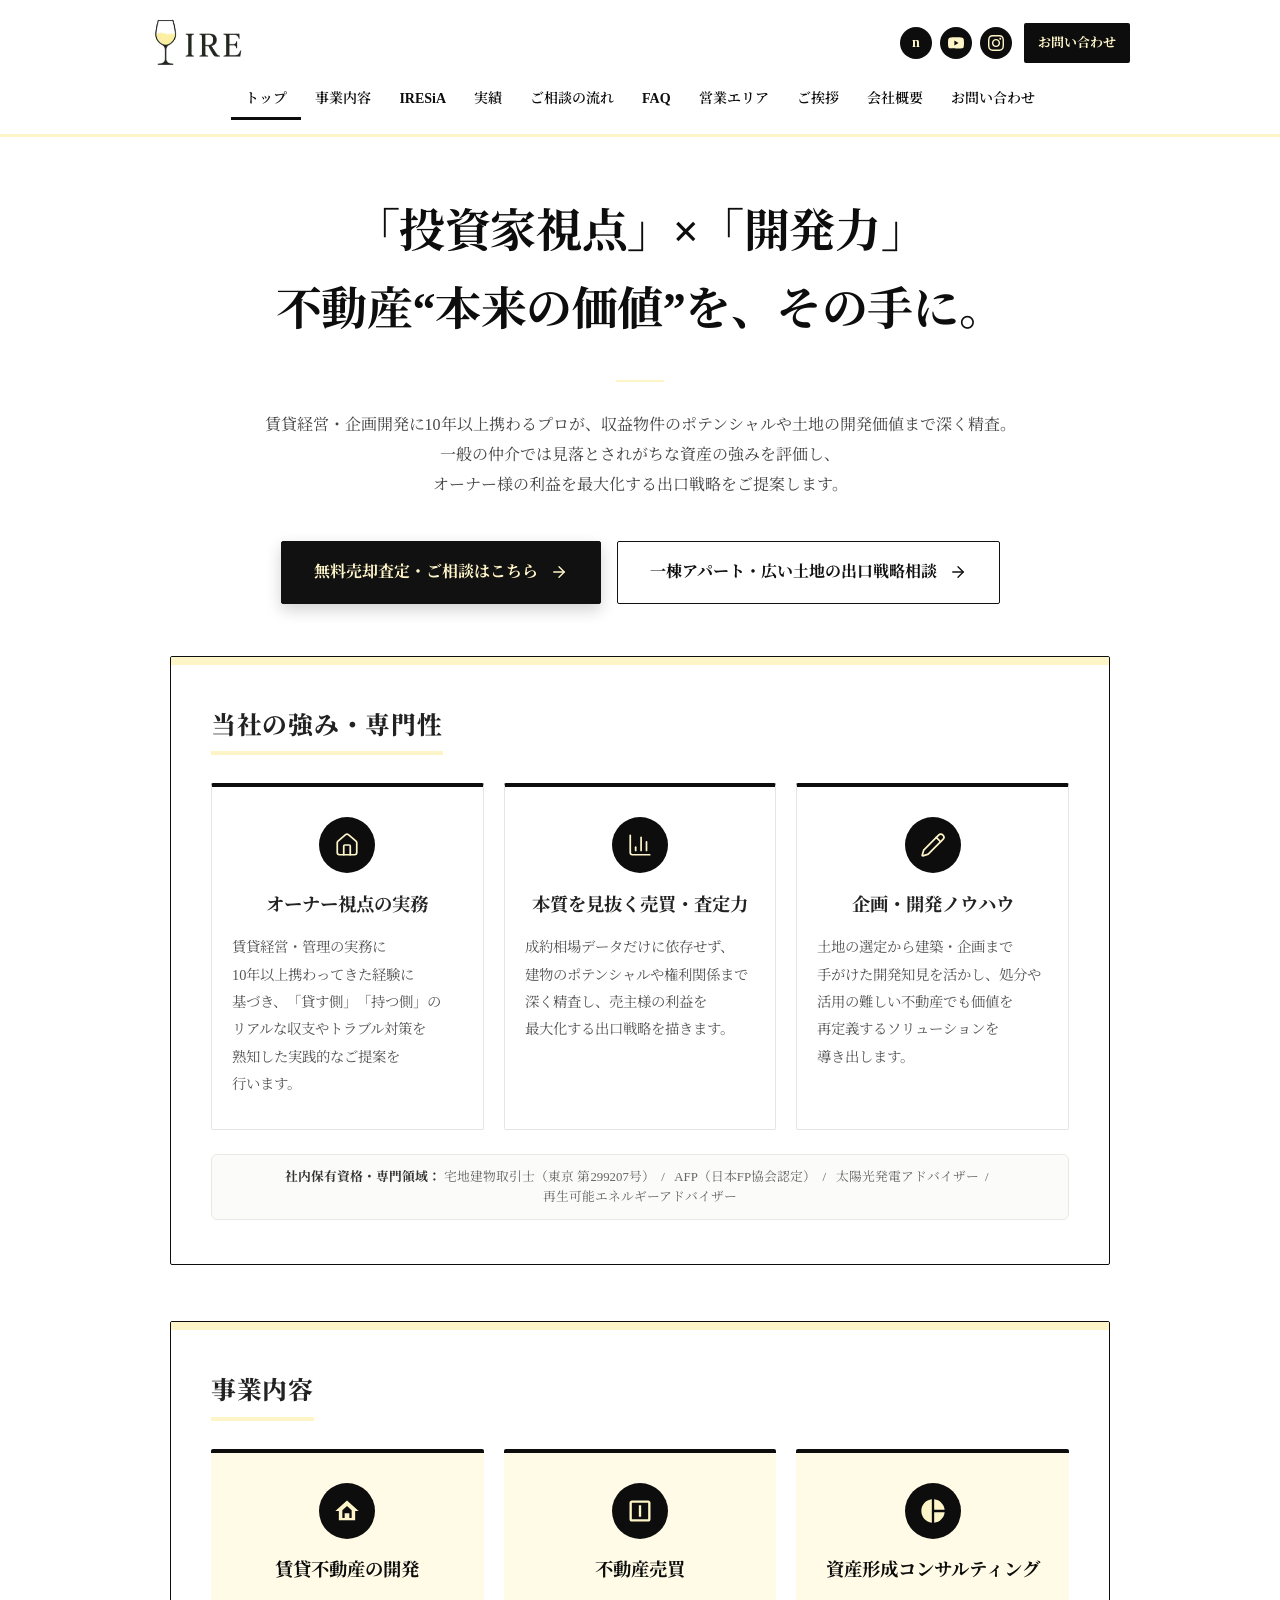
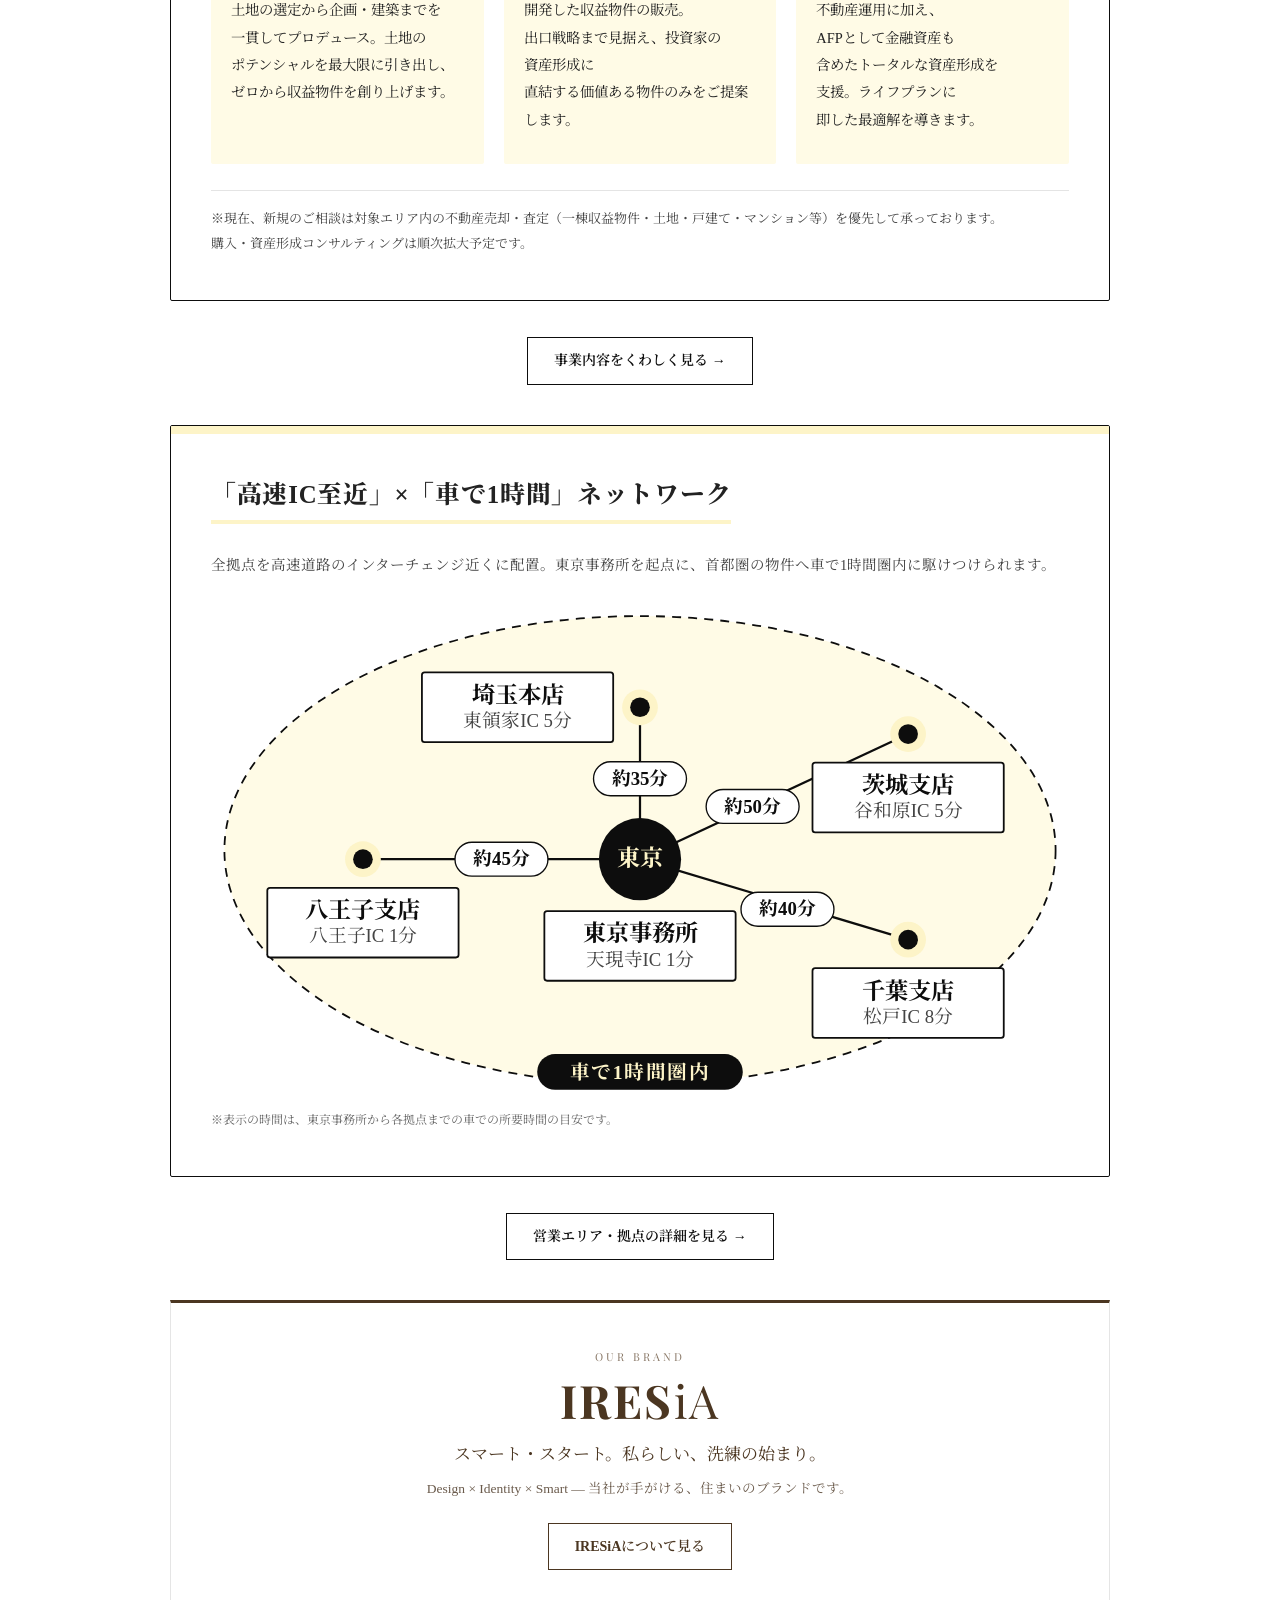
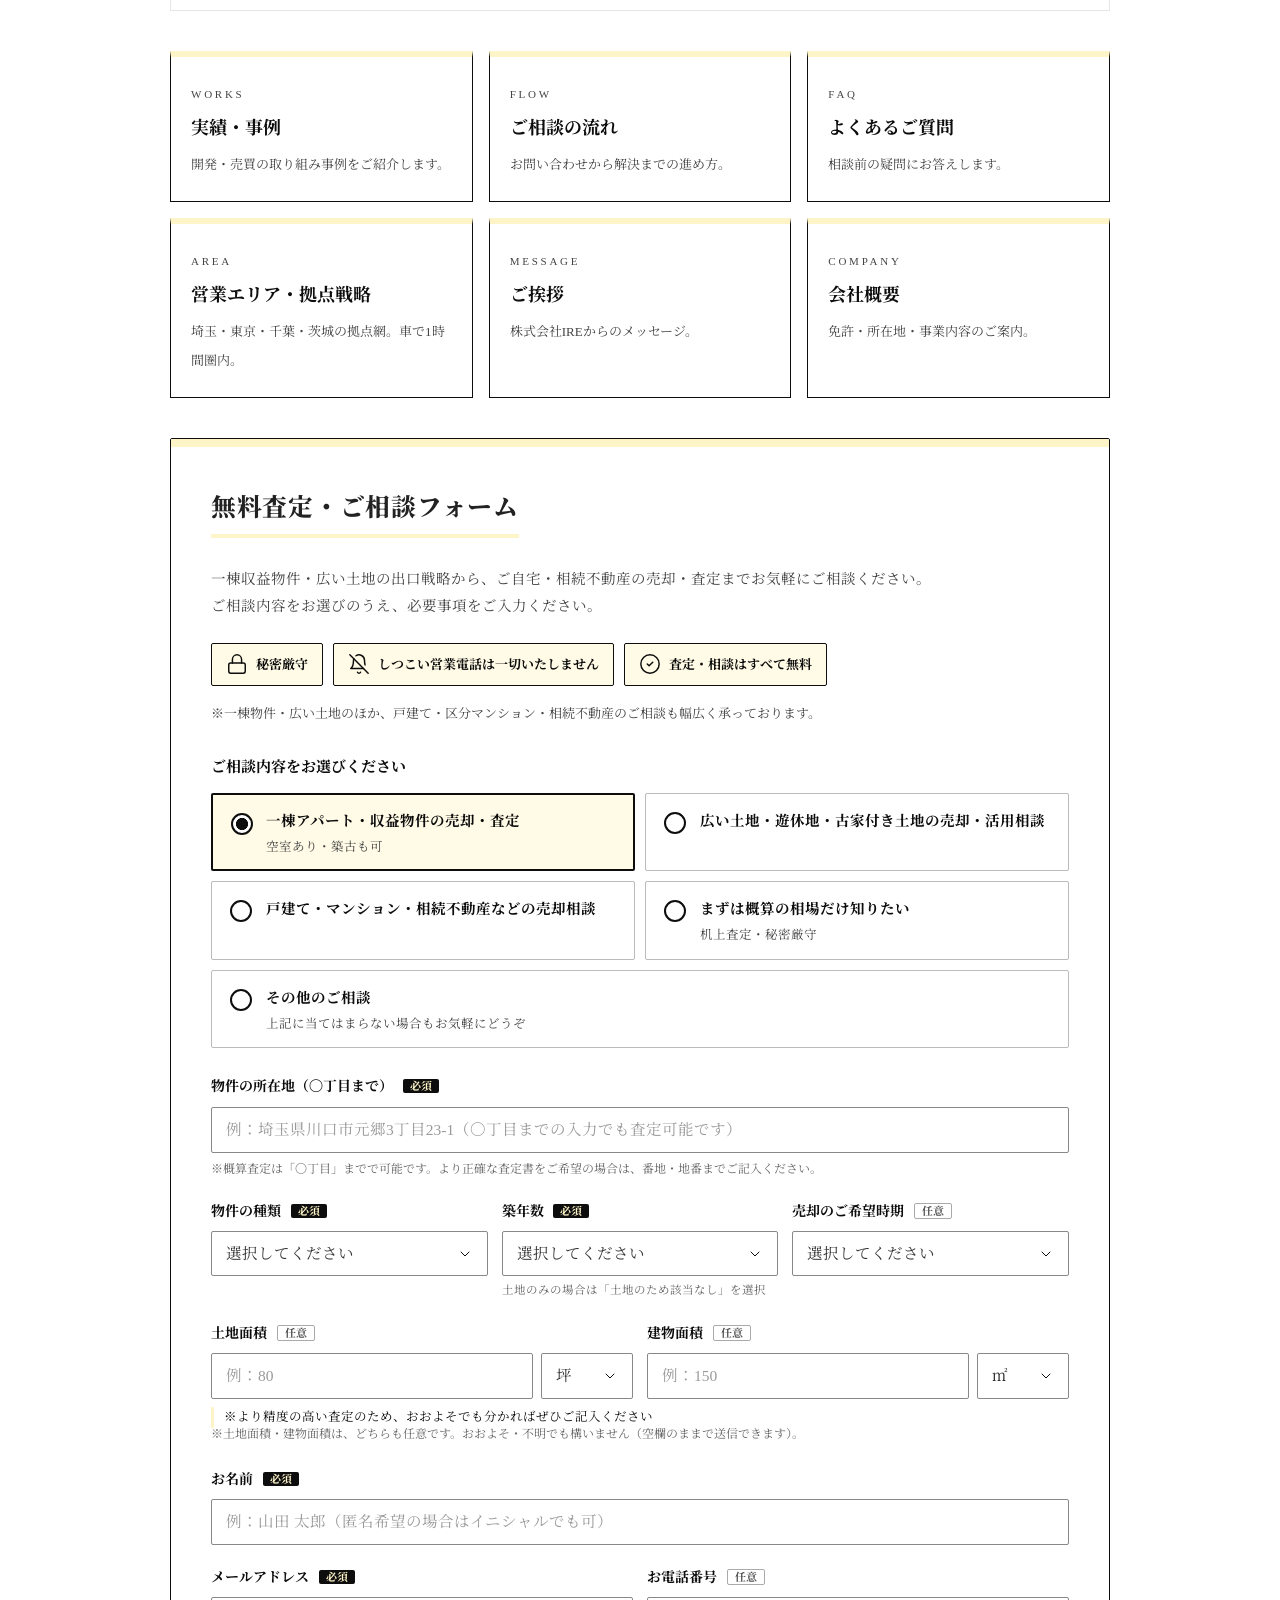
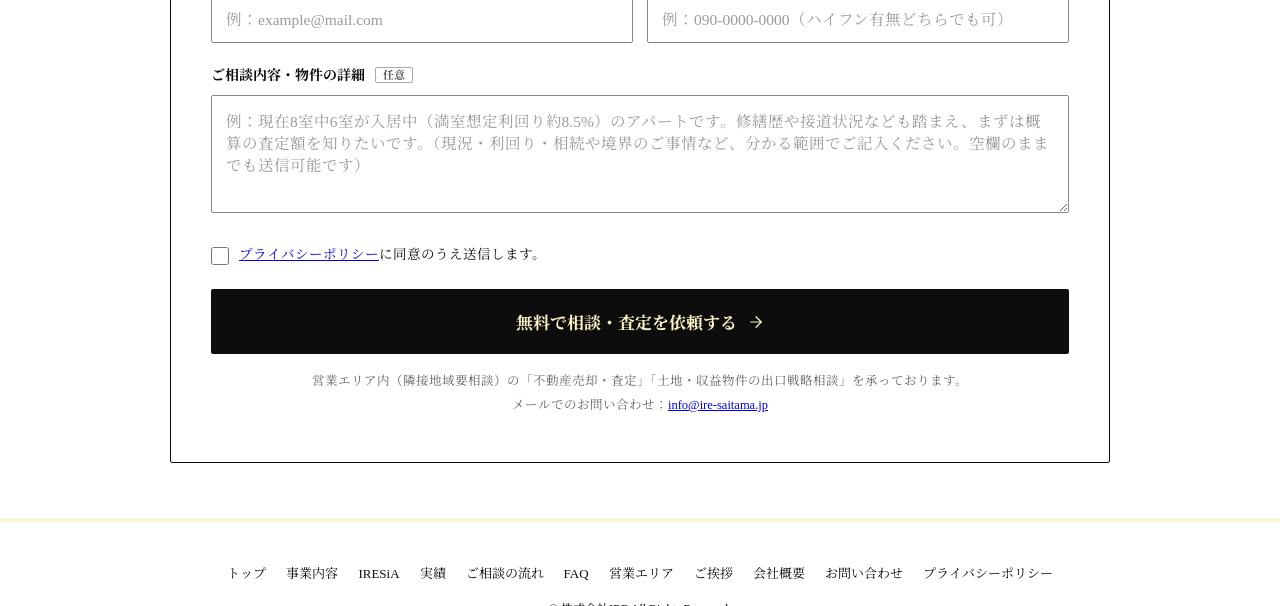
==== commit 61d183d4: "保有資格の改行を改善、スマホの文節折り返しの精度向上 Co-Authored-By: Claude Sonnet 5.5 <noreply@anthropic.com>" ====
--- a/index.html
+++ b/index.html
@@ -18,7 +18,7 @@
     <link rel="preconnect" href="https://fonts.googleapis.com">
     <link rel="preconnect" href="https://fonts.gstatic.com" crossorigin>
     <link href="https://fonts.googleapis.com/css2?family=Noto+Serif+JP:wght@400;600;700&family=Noto+Sans+JP:wght@400;500;700&family=Playfair+Display:wght@400;700;800&display=swap" rel="stylesheet">
-    <link rel="stylesheet" href="style.css?v=55">
+    <link rel="stylesheet" href="style.css?v=58">
 </head>
 <body class="home">
 
@@ -102,8 +102,11 @@
                 <!-- 保有資格 -->
                 <div style="background-color: #fbfbfa; border: 1px solid #ebe8e1; border-radius: 6px; padding: 12px 18px; text-align: center;">
                     <p style="margin: 0; font-size: 0.8rem; color: #666; line-height: 1.6;">
-                        <strong style="color: #333;">社内保有資格・専門領域：</strong>
-                        宅地建物取引士（東京 第299207号） / AFP（日本FP協会認定） / 太陽光発電アドバイザー / 再生可能エネルギーアドバイザー
+                        <strong class="qual-label" style="color: #333;">社内保有資格・専門領域：</strong>
+                        <span class="qual">宅地建物取引士（東京 第299207号）</span>
+                        <span class="qual">AFP（日本FP協会認定）</span>
+                        <span class="qual">太陽光発電アドバイザー</span>
+                        <span class="qual">再生可能エネルギーアドバイザー</span>
                     </p>
                 </div>
             </div>
@@ -284,6 +287,6 @@
     </footer>
 
     <a class="sticky-cta" id="sticky-cta" href="#inquiry"><svg class="ico" width="18" height="18" viewBox="0 0 24 24" fill="none" stroke="currentColor" stroke-width="1.6" stroke-linecap="round" stroke-linejoin="round" aria-hidden="true"><path d="M5 12h14"/><path d="m12 5 7 7-7 7"/></svg><span>土地・アパート無料売却査定</span></a>
-    <script src="main.js?v=11"></script>
+    <script src="main.js?v=13"></script>
 </body>
 </html>
--- a/style.css
+++ b/style.css
@@ -1076,6 +1076,11 @@
         .net-svg .m-min2 { font-size: 24px; font-weight: 700; fill: #0D0D0D; }
         .net-svg .m-hub { font-size: 28px; }
         .net-svg .m-hubic { font-size: 18px; fill: #FDF4C8; }
-        .ph { display: inline-block; white-space: nowrap; }
+        .ph { display: inline-block; max-width: 100%; vertical-align: top; }  /* 行に収まる限りは切れず、行幅を超える長い文節だけ折り返す */
         h1, h2, h3 { text-wrap: balance; }
         p, li, dd { text-wrap: pretty; }
+
+        /* v56 保有資格：1資格ごとに改行を保つ */
+        .qual { display: inline-block; white-space: nowrap; }
+        .qual:not(:last-child)::after { content: "/"; margin: 0 .5em; }
+        @media (max-width: 640px) { .qual-label { display: block; margin-bottom: 4px; } .qual { display: block; } .qual:not(:last-child)::after { content: none; } }
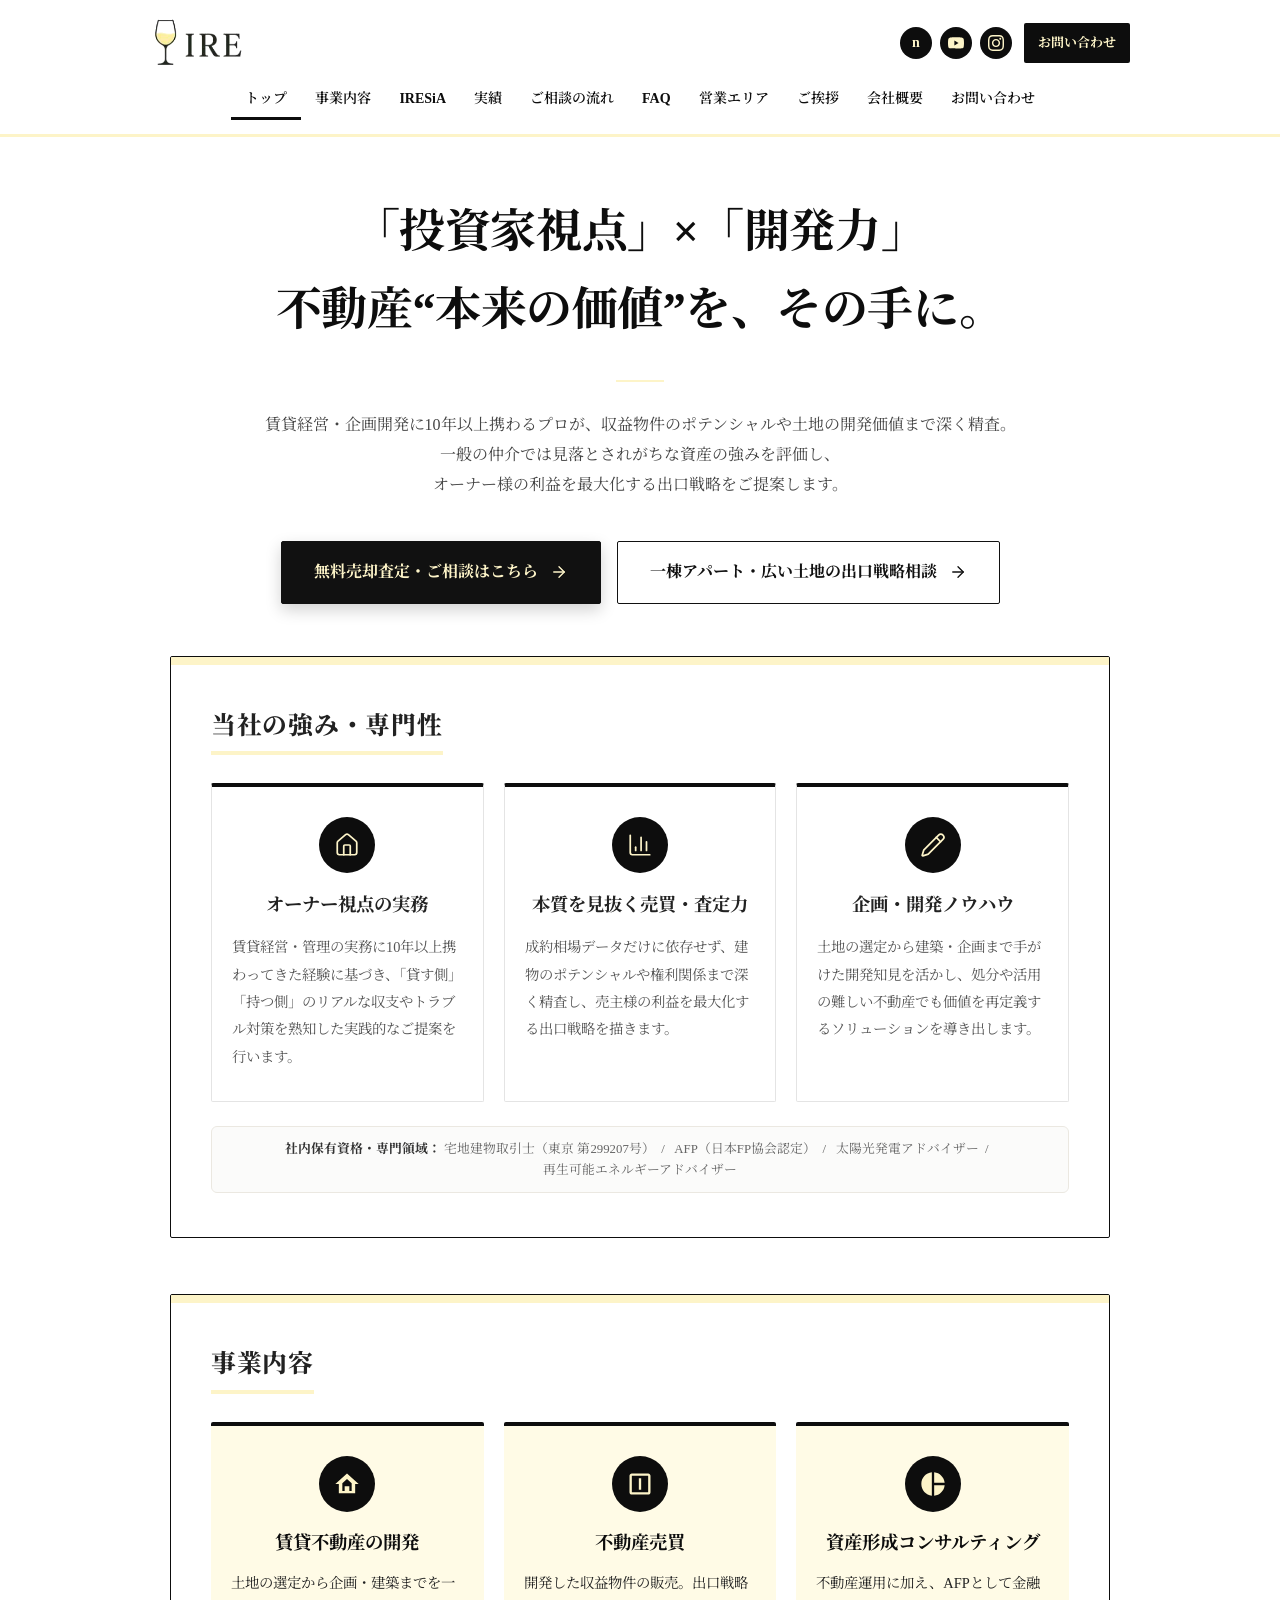
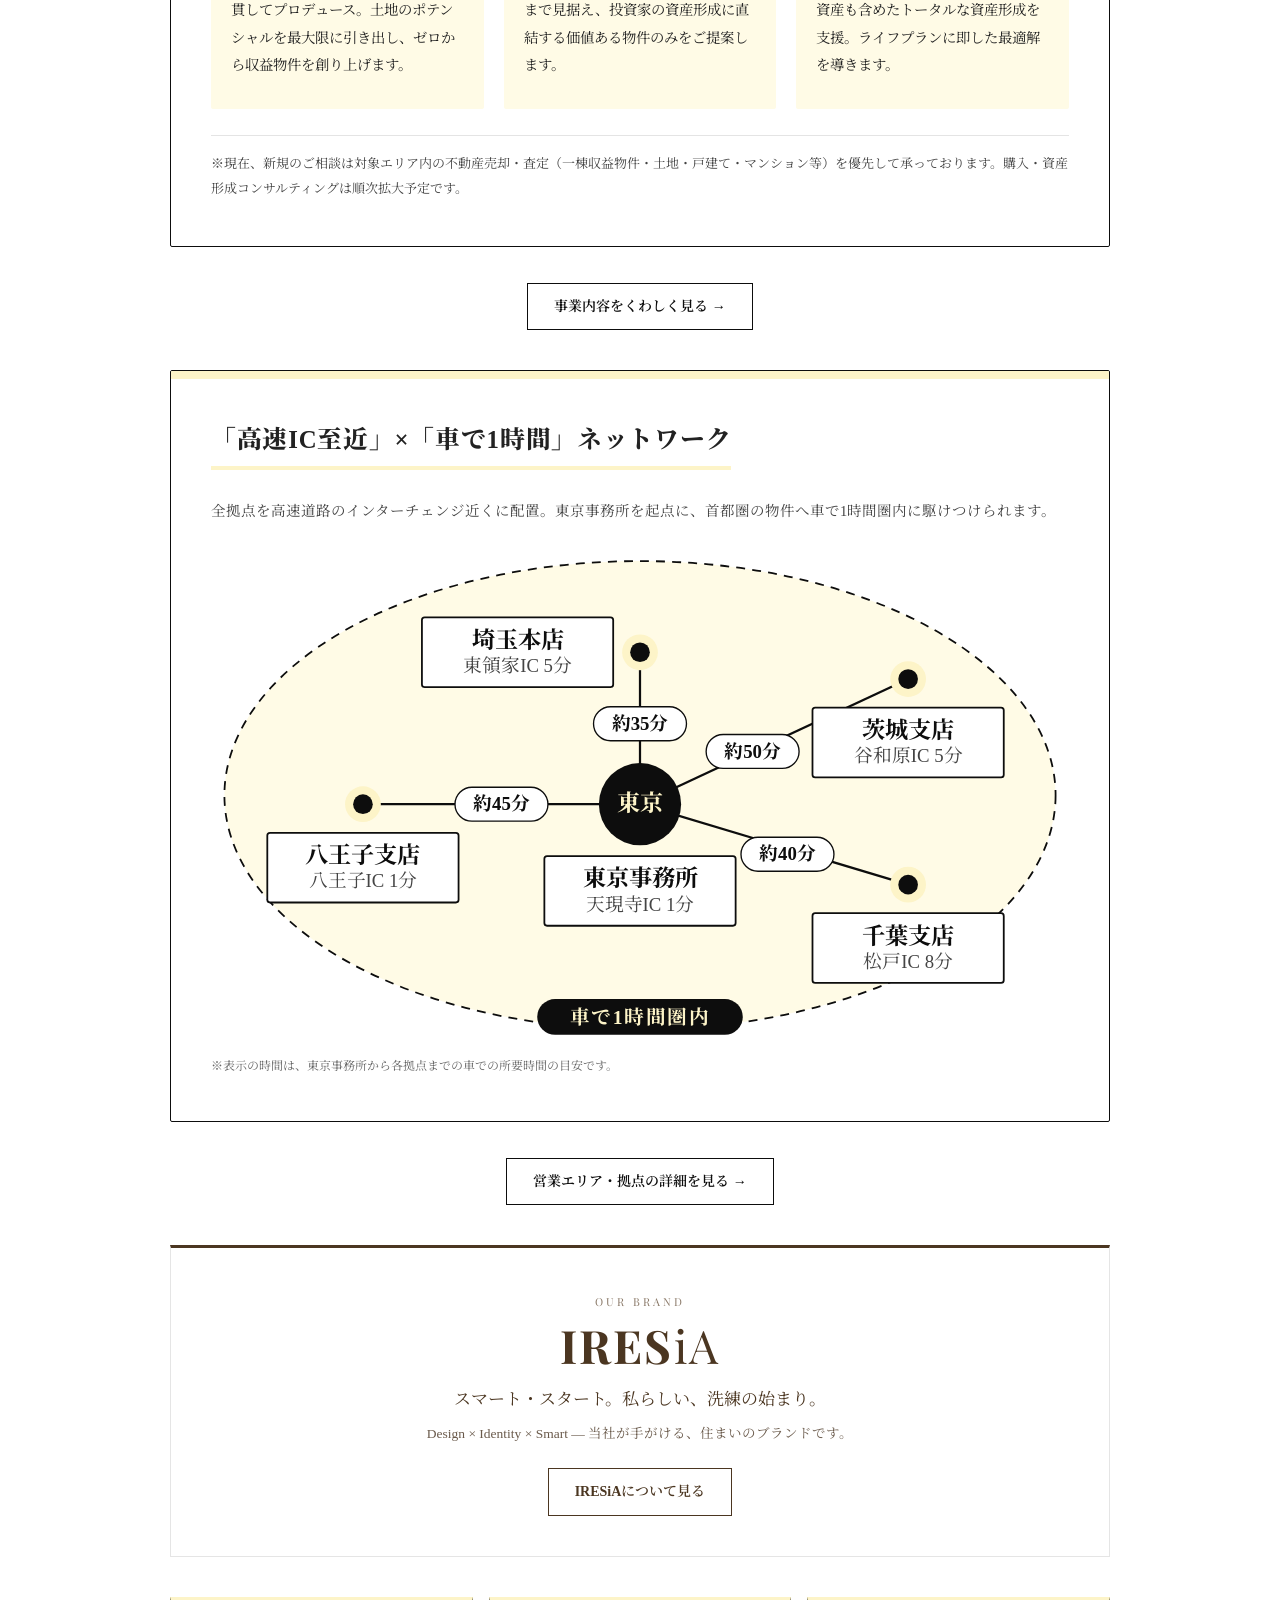
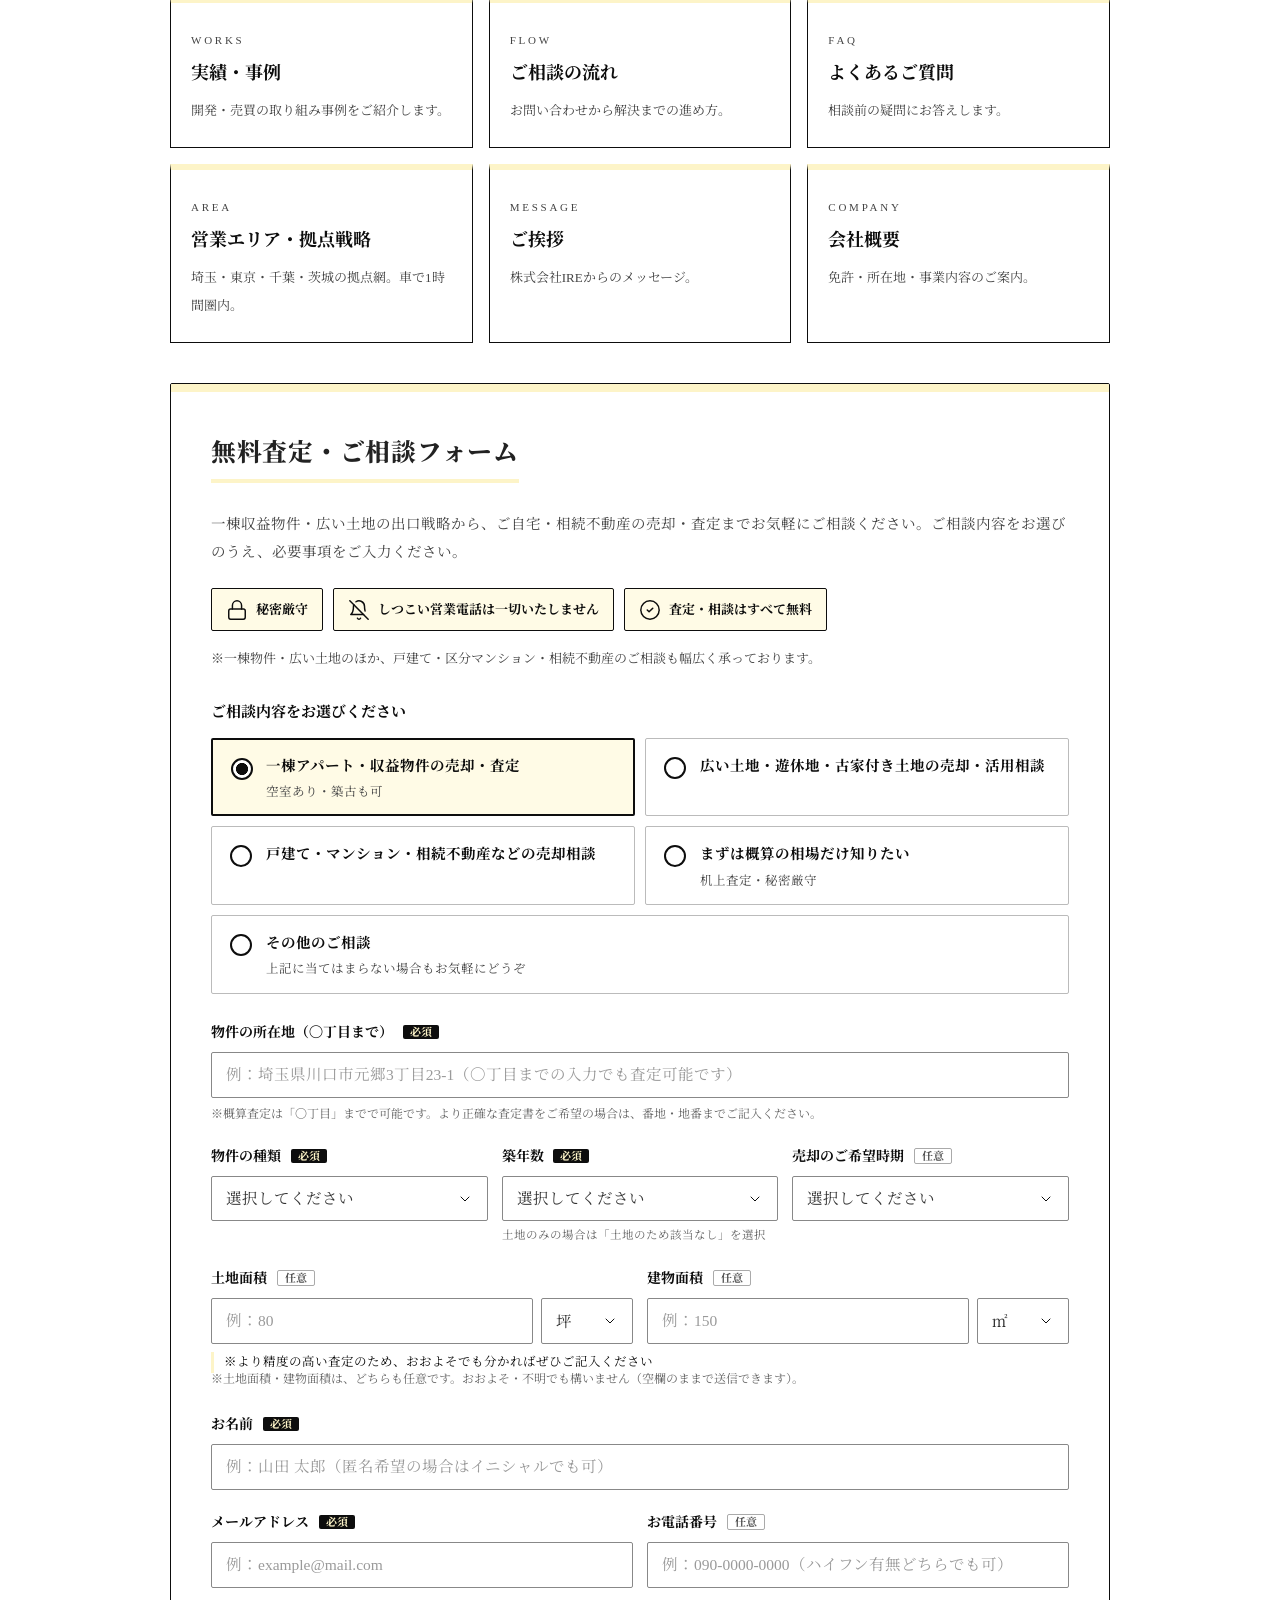
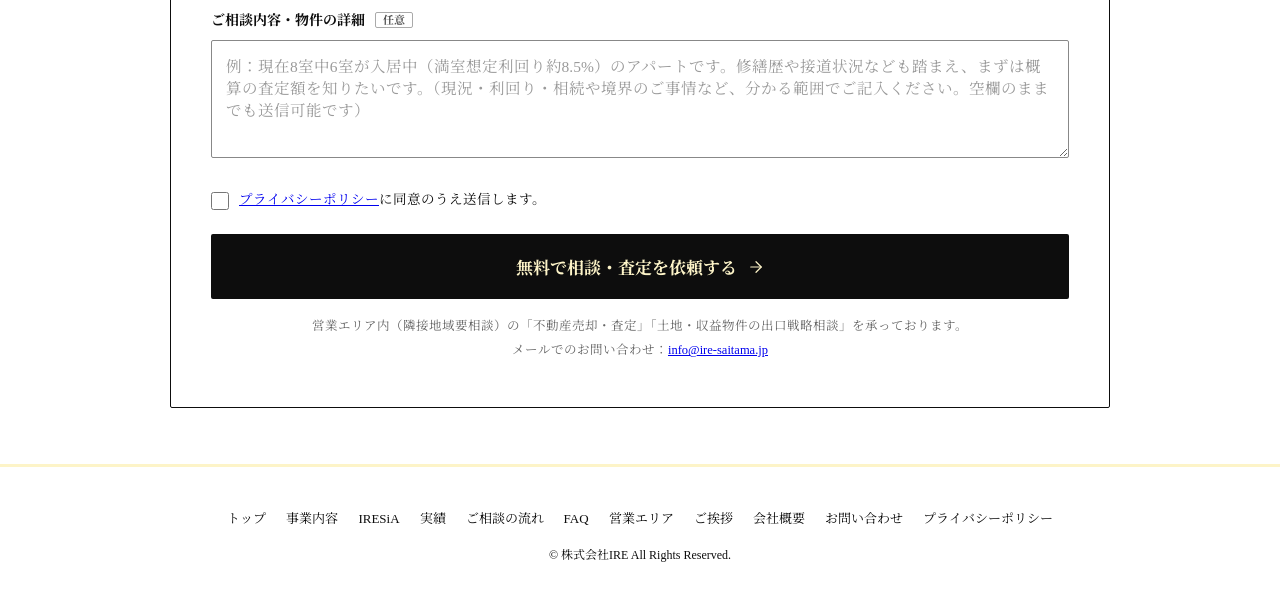
==== commit 88f66fa3: "スマホ表示は手動の改行指定をやめ、画面幅で自然に折り返す Co-Authored-By: Claude Sonnet 5.5 <noreply@anthropic.com>" ====
--- a/index.html
+++ b/index.html
@@ -18,7 +18,7 @@
     <link rel="preconnect" href="https://fonts.googleapis.com">
     <link rel="preconnect" href="https://fonts.gstatic.com" crossorigin>
     <link href="https://fonts.googleapis.com/css2?family=Noto+Serif+JP:wght@400;600;700&family=Noto+Sans+JP:wght@400;500;700&family=Playfair+Display:wght@400;700;800&display=swap" rel="stylesheet">
-    <link rel="stylesheet" href="style.css?v=58">
+    <link rel="stylesheet" href="style.css?v=59">
 </head>
 <body class="home">
 
@@ -287,6 +287,6 @@
     </footer>
 
     <a class="sticky-cta" id="sticky-cta" href="#inquiry"><svg class="ico" width="18" height="18" viewBox="0 0 24 24" fill="none" stroke="currentColor" stroke-width="1.6" stroke-linecap="round" stroke-linejoin="round" aria-hidden="true"><path d="M5 12h14"/><path d="m12 5 7 7-7 7"/></svg><span>土地・アパート無料売却査定</span></a>
-    <script src="main.js?v=13"></script>
+    <script src="main.js?v=14"></script>
 </body>
 </html>
--- a/style.css
+++ b/style.css
@@ -1076,11 +1076,16 @@
         .net-svg .m-min2 { font-size: 24px; font-weight: 700; fill: #0D0D0D; }
         .net-svg .m-hub { font-size: 28px; }
         .net-svg .m-hubic { font-size: 18px; fill: #FDF4C8; }
-        .ph { display: inline-block; max-width: 100%; vertical-align: top; }  /* 行に収まる限りは切れず、行幅を超える長い文節だけ折り返す */
         h1, h2, h3 { text-wrap: balance; }
         p, li, dd { text-wrap: pretty; }
 
         /* v56 保有資格：1資格ごとに改行を保つ */
         .qual { display: inline-block; white-space: nowrap; }
         .qual:not(:last-child)::after { content: "/"; margin: 0 .5em; }
-        @media (max-width: 640px) { .qual-label { display: block; margin-bottom: 4px; } .qual { display: block; } .qual:not(:last-child)::after { content: none; } }
+        
+
+        /* v59 スマホ：手動の改行指定をやめ、画面幅で自然に折り返す */
+        @media (max-width: 768px) {
+            .nowrap, .nowrap-phrase, .hero .nowrap, .case-spec .nowrap, .case-body h2 .nowrap, .qual { display: inline; white-space: normal; }
+            .hero .hero-line { display: inline; margin: 0; }
+        }
